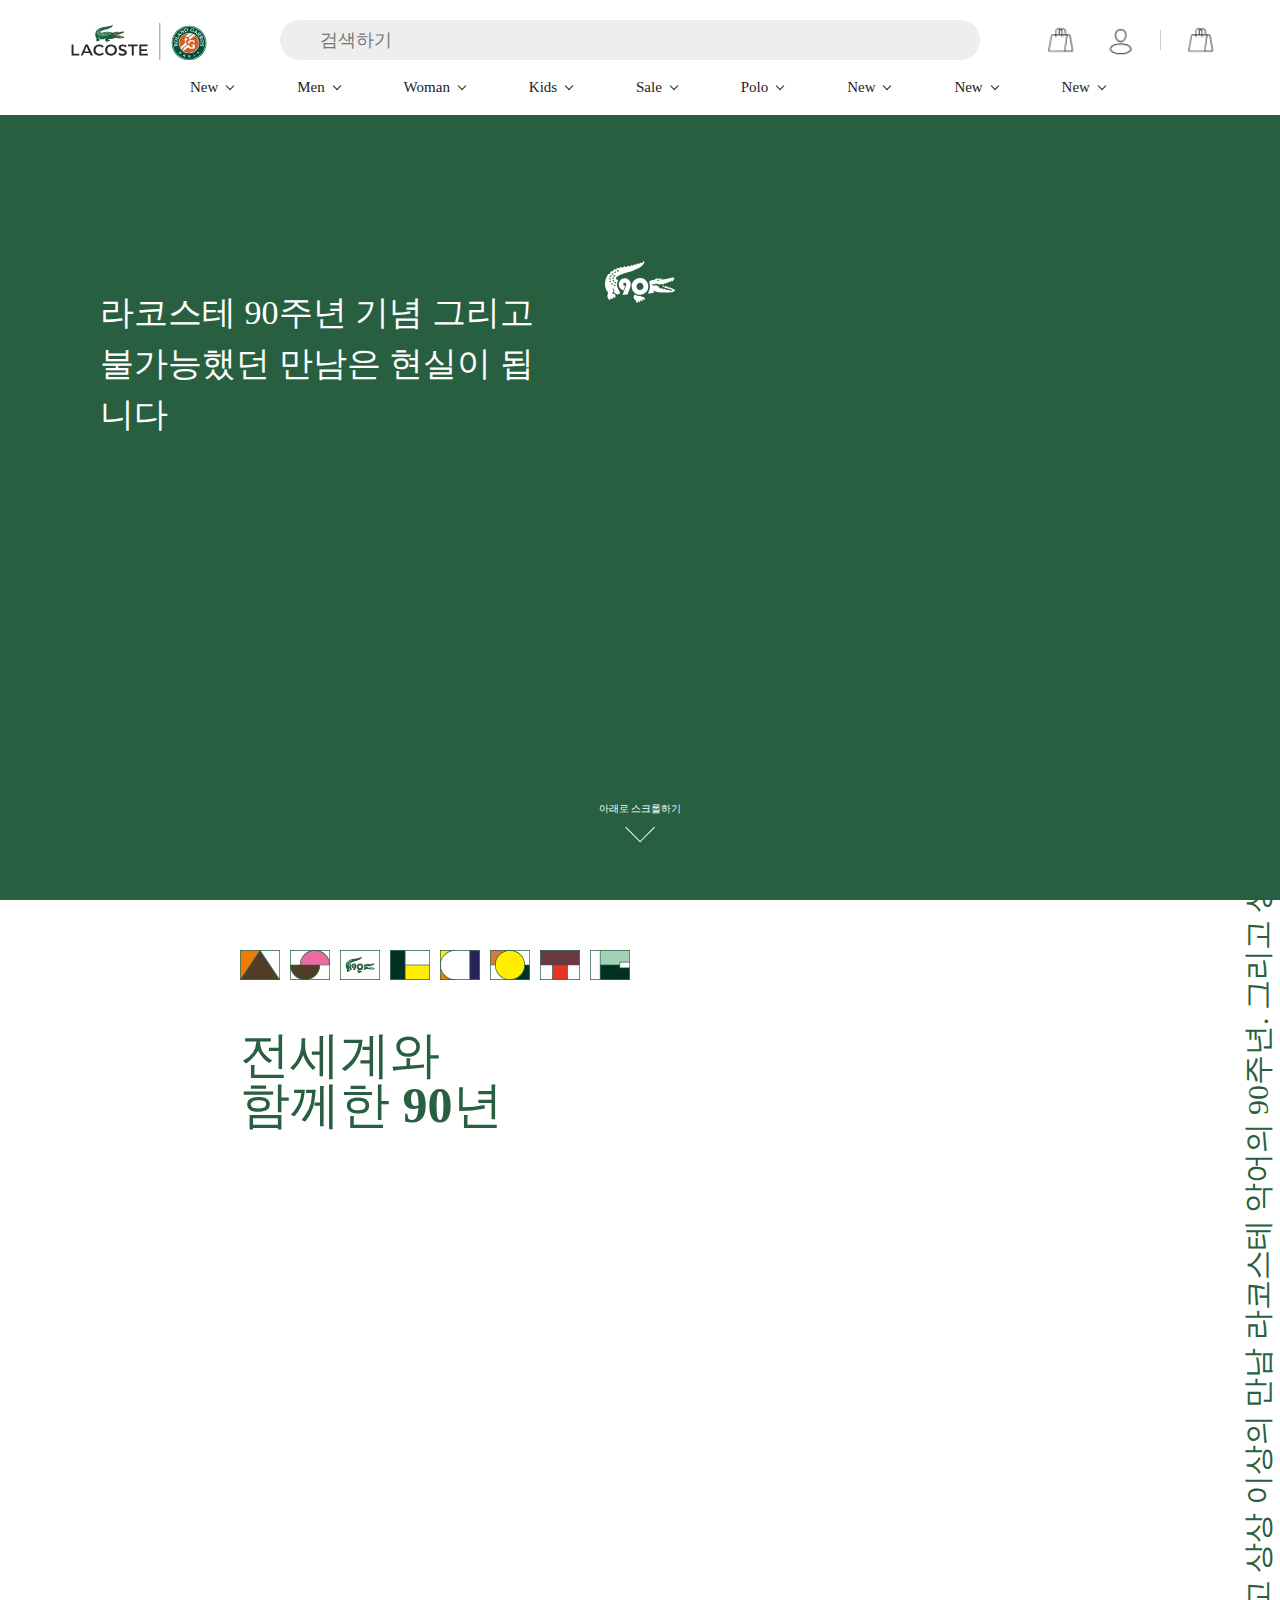
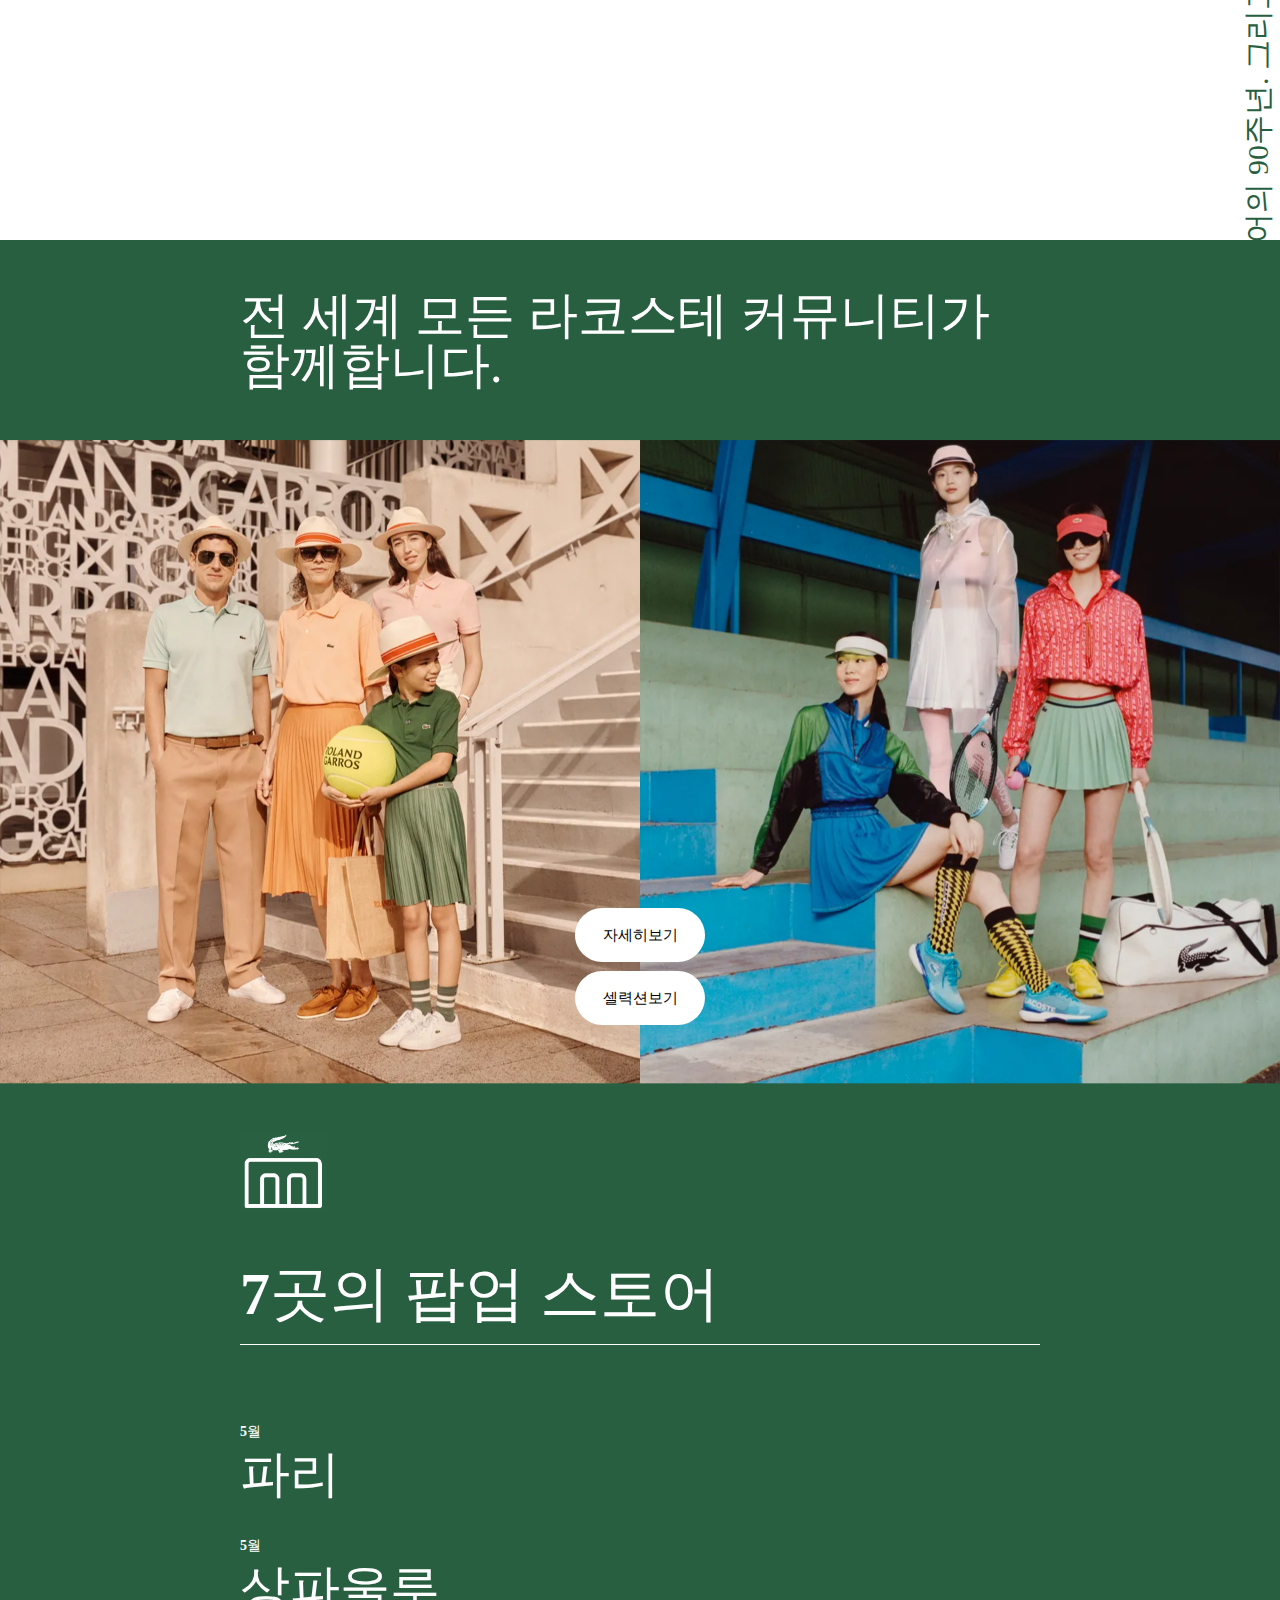
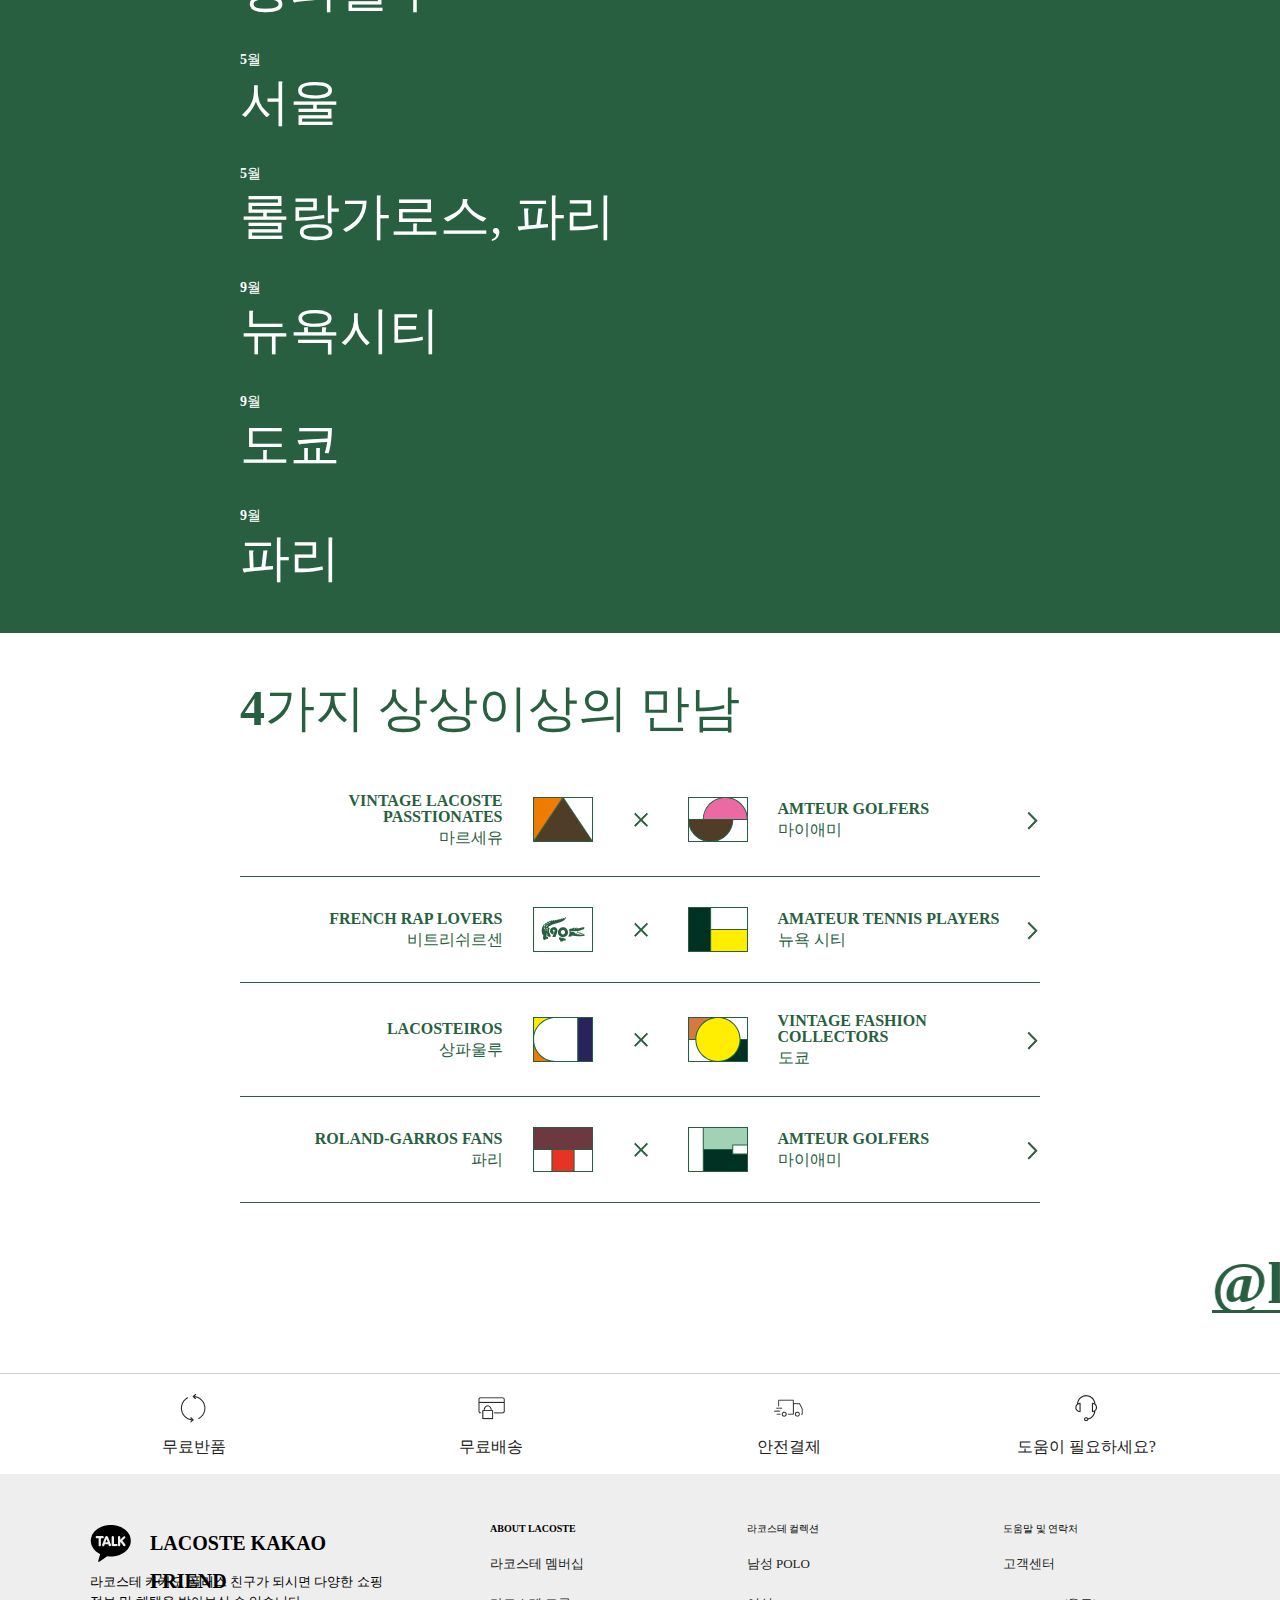
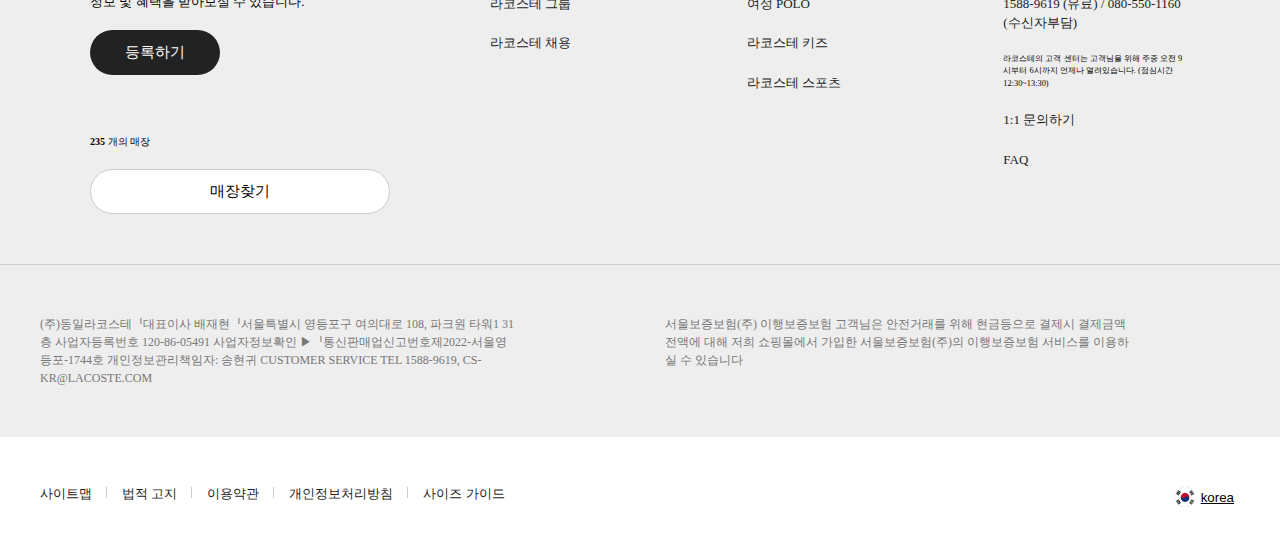
==== 001_lacoste/index.html @ 56c8352d "footer | lang-popup | html,css,js" ====
<!DOCTYPE html>
<html lang="ko">
<head>
	
	<meta charset="UTF-8">
	<meta http-equiv="X-UA-Compatible" content="IE=edge">
	<meta name="viewport" content="width=device-width, initial-scale=1.0">
	<title>라코스테 클론코딩 </title>
	
	<!-- CSS -->
	<!-- <link rel="stylesheet" href="./css/reset.css"> -->
	<link rel="stylesheet" href="./css/style.css">
	<link rel="stylesheet" href="./css/main.css">

	<!-- JS -->
	<script src="https://code.jquery.com/jquery-1.12.4.js" integrity="sha256-Qw82+bXyGq6MydymqBxNPYTaUXXq7c8v3CwiYwLLNXU=" crossorigin="anonymous"></script>
	<script src="js/main.js"></script>
</head>
<body>
	<div class="wrap">
      <header class="header">
         <div class="header__inner flex">
            <h1 class="">
               <a href="" class="header__h1"><span class="hide">로고</span></a>
            </h1>
            <h2 class="hide">검색하기</h2>
            <a class="header__search-bar">
               <input type="search" placeholder="검색하기">
            </a>
            <h2 class="hide">지도/로그인/장바구니</h2>
            <div class="header__util">
               <ul class="flex">
                  <li>
                     <a href="" class="header__map">
                        <span class="hide">지도</span>
                     </a>
                  </li>
                  <li class="line">
                     <a href="" class="header__login">
                        <span class="hide">로그인</span>
                     </a>
                  </li>
                  <li>
                     <a href="" class="header__cart">
                        <span class="hide">장바구니</span>
                     </a>
                  </li>
               </ul>
            </div>
         </div>
         <div class="gnb">
            <ul class="flex gnb__depth1">
               <li class="depth1__item">
                  <a href="">New
                  <div class="gnb__2depth">
                     <button class="btn--close"><span class="hide">메뉴 닫기 버튼</span></button>
                     <div class="gnb__2depth-menu flex">
                        <ul class="block block1">
                           <li><a href="">신상품 전체보기</a></li>
                           <li><a href="">베스트셀러</a></li>
                           <li><a href="">에센셜컬렉션</a></li>
                        </ul>
                        <ul>
                           <li><a href="">남성</a></li>
                           <li><a href="">의류</a></li>
                           <li><a href="">신발</a></li>
                           <li><a href="">악세서리</a></li>
                           <li><a href="">레더굿</a></li>
                        </ul>
                        <ul>
                           <li><a href="">여성</a></li>
                           <li><a href="">의류</a></li>
                           <li><a href="">신발</a></li>
                           <li><a href="">악세서리</a></li>
                           <li><a href="">레더굿</a></li>
                        </ul>
                        <ul>
                           <li><a href="">키즈</a></li>
                           <li><a href="">의류</a></li>
                           <li><a href="">신발</a></li>
                           <li><a href="">악세서리</a></li>
                           <li><a href="">레더굿</a></li>
                        </ul>
                        <ul>
                           <li><a href="">스포츠</a></li>
                           <li><a href="">스포츠 컬렉션</a></li>
                        </ul>
                     </div>
                     <div class="gnb__2depth-thumb flex">
                        <div class="thumb1">
                           <img src="images/thumb_gnb1.jpg" alt="">
                           <p>90주년 기념 선착순 100% 증정</p>
                        </div>
                        <div class="thumb1">
                           <img src="images/thumb_gnb2.jpg" alt="">
                           <p>90주년 기념 선착순 100% 증정</p>
                        </div>
                        <div class="thumb1">
                           <img src="images/thumb_gnb3.jpg" alt="">
                           <p>90주년 기념 선착순 100% 증정</p>
                        </div>
                        <div class="thumb1">
                           <img src="images/thumb_gnb4.jpg" alt="">
                           <p>90주년 기념 선착순 100% 증정</p>
                        </div>
                  
                     </div>
                  </div>
                  </a>
               </li>
               <li class="depth1__item">
                  <a href="">
                     Men
                     <div class="gnb__2depth">
                        <button class="btn--close"><span class="hide">메뉴 닫기 버튼</span></button>
                        <div class="gnb__2depth-menu flex">
                           <ul class="block block1">
                              <li><a href="">신상품 전체보기</a></li>
                              <li><a href="">베스트셀러</a></li>
                              <li><a href="">에센셜컬렉션</a></li>
                           </ul>
                           <ul>
                              <li><a href="">남성</a></li>
                              <li><a href="">의류</a></li>
                              <li><a href="">신발</a></li>
                              <li><a href="">악세서리</a></li>
                              <li><a href="">레더굿</a></li>
                           </ul>
                           <ul>
                              <li><a href="">여성</a></li>
                              <li><a href="">의류</a></li>
                              <li><a href="">신발</a></li>
                              <li><a href="">악세서리</a></li>
                              <li><a href="">레더굿</a></li>
                           </ul>
                           <ul>
                              <li><a href="">키즈</a></li>
                              <li><a href="">의류</a></li>
                              <li><a href="">신발</a></li>
                              <li><a href="">악세서리</a></li>
                              <li><a href="">레더굿</a></li>
                           </ul>
                           <ul>
                              <li><a href="">스포츠</a></li>
                              <li><a href="">스포츠 컬렉션</a></li>
                           </ul>
                        </div>
                        <div class="gnb__2depth-thumb flex">
                           <div class="thumb1">
                              <img src="images/thumb_gnb1.jpg" alt="">
                              <p>90주년 기념 선착순 100% 증정</p>
                           </div>
                           <div class="thumb1">
                              <img src="images/thumb_gnb2.jpg" alt="">
                              <p>90주년 기념 선착순 100% 증정</p>
                           </div>
                           <div class="thumb1">
                              <img src="images/thumb_gnb3.jpg" alt="">
                              <p>90주년 기념 선착순 100% 증정</p>
                           </div>
                           <div class="thumb1">
                              <img src="images/thumb_gnb4.jpg" alt="">
                              <p>90주년 기념 선착순 100% 증정</p>
                           </div>
                     
                        </div>
                     </div>
                  </a>
               </li>
               <li class="depth1__item"><a href="">Woman</a></li>
               <li class="depth1__item"><a href="">Kids</a></li>
               <li class="depth1__item"><a href="">Sale</a></li>
               <li class="depth1__item"><a href="">Polo</a></li>
               <li class="depth1__item"><a href="">New</a></li>
               <li class="depth1__item"><a href="">New</a></li>
               <li class="depth1__item"><a href="">New</a></li>
            </ul>
         </div>
      </header>
      <main>
         <section class="visual">
            <div class="visual__logo">
               <img src="images/logo.svg" alt="">
            </div>
            <button class="visual__scroll">
               아래로 스크롤하기
            </button>
            <div class="container flex">
               <div class="visual__text">
                  <span class="text-01">라코스테 90주년 기념</span>
                  <span class="text-02">그리고 불가능했던 만남은</span>
                  <span class="text-03">현실이 됩니다</span>
               </div>
               <div class="visual__bn">
                  <img src="images/banner.webp" alt="">
               </div>
            </div>
         </section>
         <section class="video-section section-2">
            <div class="inner">
               <div class="title-box">
                  <ul class="flag-group">
                     <li><span class="hide">logo</span></li>
                     <li><span class="hide">logo</span></li>
                     <li><span class="hide">logo</span></li>
                     <li><span class="hide">logo</span></li>
                     <li><span class="hide">logo</span></li>
                     <li><span class="hide">logo</span></li>
                     <li><span class="hide">logo</span></li>
                     <li><span class="hide">logo</span></li>
                  </ul>
                  <h2 class="title">
                     전세계와<br>
                     함께한 <strong>90</strong>년
                  </div>
               
            </div>
            <div class="video">
               <video autoplay loop muted playsinline>
                  <source src="./images/video.mp4">
               </video>
            </div>
            <div class="moving-text">
               <!-- 라코스테 악어의 90주년. 그리고 상상 이상의 만남.라코스테 악어의 90주년. 그리고 상상 이상의 만남.라코스테 악어의 90주년. 그리고 상상 이상의 만남. -->
               <div class="track">
                  라코스테 악어의 90주년. 그리고 상상 이상의 만남
                  라코스테 악어의 90주년. 그리고 상상 이상의 만남.
                  라코스테 악어의 90주년. 그리고 상상 이상의 만남. 
                  라코스테 악어의 90주년. 그리고 상상 이상의 만남. 
               </div>
            </div>
         </section>
         <section class="couminty-section section-3">
            <div class="inner">
               <div class="title-box">
                  <h2 class="title">전 세계 모든 라코스테 커뮤니티가 함께합니다.</h2>
               </div>
            
               <div class="btn-group">
                  <button class="btn">자세히보기</button>
                  <button class="btn">셀력션보기</button>
               </div>
            </div>
            <div class="img">
               <div class="img__left"><img src="./images/thumb_left.png" alt=""></div>
               <div class="img__right"><img src="./images/thumb_right.png" alt=""></div>
            </div>
         </section>
         <section class="store-section section-4">
            <div class="inner">
               <h2 class="title">
                  <div class="ico"></div>
                  <b>7</b>곳의 팝업 스토어
               </h2>
               <ul class="store-menu">
                  <li class="store-item">
                     <a href=""><small><b>5</b>월</small> 파리</a>
                     <div class="store-thumb">
                        <img src="images/thumb_store_01.webp" alt="">
                     </div>
                  </li>
                  <li class="store-item">
                     <a href=""><small><b>5</b>월</small> 상파울루</a>
                     <div class="store-thumb">
                        <img src="images/thumb_store_02.webp" alt="">
                     </div>
                  </li>
                  <li class="store-item">
                     <a href=""><small><b>5</b>월</small> 서울</a>
                     <div class="store-thumb">
                        <img src="images/thumb_store_03.webp" alt="">
                     </div>
                  </li>
                  <li class="store-item">
                     <a href=""><small><b>5</b>월</small> 롤랑가로스, 파리</a>
                     <div class="store-thumb">
                        <img src="images/thumb_store_04.webp" alt="">
                     </div>
                  </li>
                  <li class="store-item">
                     <a href=""><small><b>9</b>월</small> 뉴욕시티</a>
                     <div class="store-thumb">
                        <img src="images/thumb_store_05.webp" alt="">
                     </div>
                  </li>
                  <li class="store-item">
                     <a href=""><small><b>9</b>월</small> 도쿄</a>
                     <div class="store-thumb">
                        <img src="images/thumb_store_06.webp" alt="">
                     </div>
                  </li>
                  <li class="store-item">
                     <a href=""><small><b>9</b>월</small> 파리</a>
                     <div class="store-thumb">
                        <img src="images/thumb_store_07.webp" alt="">
                     </div>
                  </li>
               </ul>
               <!-- <div class="store-thumb">
                  <div class="thumb">
                     <img src="images/thumb_store_01.webp" alt="">
                  </div>
                  <div class="thumb">
                     <img src="images/thumb_store_02.webp" alt="">
                  </div>
                  <div class="thumb">
                     <img src="images/thumb_store_03.webp" alt="">
                  </div>
                  <div class="thumb">
                     <img src="images/thumb_store_04.webp" alt="">
                  </div>
                  <div class="thumb">
                     <img src="images/thumb_store_05.webp" alt="">
                  </div>
                  <div class="thumb">
                     <img src="images/thumb_store_06.webp" alt="">
                  </div>
                  <div class="thumb">
                     <img src="images/thumb_store_07.webp" alt="">
                  </div>
               </div>  -->
             
               
            </div>
         </section>
         <section class="meet-section section-5">
            <div class="inner">
               <h2 class="title"><strong>4</strong>가지 상상이상의 만남</h2>
               <ul class="item-wrap">
                  <li>
                     <a href="" class="item item-1">
                        <div class="left">
                           <img src="images/img_meet_flag_01.svg" alt="" class="img">
                           <span><b>Vintage Lacoste Passtionates</b>
                              마르세유</span>
                        </div>
                        <span class="ico-x"></span>
                        <div class="right">
                           <img src="images/img_meet_flag_02.svg" alt="" class="img">
                           <span><b>amteur golfers</b>
                              마이애미</span>
                        </div>
                     </a>
                  </li>
                  <li>
                     <a href="" class="item item-2">
                        <div class="left">
                           <img src="images/img_meet_flag_03.svg" alt="" class="img">
                           <span>
                              <b>French Rap Lovers</b>
                           비트리쉬르센
                           </span>
                        </div>
                        <span class="ico-x"></span>
                        <div class="right">
                           <img src="images/img_meet_flag_04.svg" alt="" class="img">
                           <span><b>Amateur Tennis Players</b>
                              뉴욕 시티</span>
                        </div>
                     </a>
                  </li>
                  <li>
                     <a href="" class="item item-3">
                        <div class="left">
                           <img src="images/img_meet_flag_05.svg" alt="" class="img">
                           <span><b>Lacosteiros</b>
                           상파울루</span>
                        </div>
                        <span class="ico-x"></span>
                        <div class="right">
                           <img src="images/img_meet_flag_06.svg" alt="" class="img">
                           <span><b>Vintage Fashion Collectors</b>도쿄
                           </span>
                        </div>
                     </a>
                  </li>
                  <li>
                     <a href="" class="item item-4">
                        <div class="left">
                           <img src="images/img_meet_flag_07.svg" alt="" class="img">
                           <span><b>Roland-Garros Fans</b>
                           파리</span>
                        </div>
                        <span class="ico-x"></span>
                        <div class="right">
                           <img src="images/img_meet_flag_08.svg" alt="" class="img">
                           <span><b>amteur golfers</b>
                           마이애미</span>
                        </div>
                     </a>
                  </li>
               </ul>
            </div>
         
         </section>
   
         <div class="moving-text">
            <marquee>
               <strong>@lacoste</strong>를 팔로우하고 더 많은 정보를 확인하세요
               <strong>@lacoste</strong>를 팔로우하고 더 많은 정보를 확인하세요
               <strong>@lacoste</strong>를 팔로우하고 더 많은 정보를 확인하세요
               <strong>@lacoste</strong>를 팔로우하고 더 많은 정보를 확인하세요
               <strong>@lacoste</strong>를 팔로우하고 더 많은 정보를 확인하세요
               <strong>@lacoste</strong>를 팔로우하고 더 많은 정보를 확인하세요
            </marquee>
         </div>
      </main>

      <footer class="footer">
         <div class="footer__top">
            <h2 class="hide">고객센터</h2>
            <ul>
               <li><a href="">무료반품</a></li>
               <li><a href="">무료배송</a></li>
               <li><a href="">안전결제</a></li>
               <li><a href="">도움이 필요하세요?</a></li>
            </ul>
         </div>
         <div class="footer__mid">
            <h2 class="hide">회사정보</h2>
            <div class="inner">
              <div class="left">
               <div class="kakao">
                  <h3>LACOSTE KAKAO FRIEND</h3>
                  <p>라코스테 카카오 플러스 친구가 되시면 다양한 쇼핑정보 및 혜택을 받아보실 수 있습니다.</p>
                  <button class="btn btn-type2">등록하기</button>
               </div>
               <div class="store-search">
                  <p><b>235</b> 개의 매장</p>
                  <button class="btn">매장찾기</button>
               </div>
              </div>
               <nav>
                  <ul class="menu">
                     <li class="">
                        <h3><strong>ABOUT LACOSTE</strong></h3>
                        <ul class="dep2">
                           <li><a href="">라코스테 멤버십</a></li>
                           <li><a href="">라코스테 그룹</a></li>
                           <li><a href="">라코스테 채용</a></li>
                        </ul>
                     </li>
                     <li class="">
                        <h3>라코스테 컬렉션</h3>
                        <ul class="dep2">
                           <li><a href="">남성 POLO</a></li>
                           <li><a href="">여성 POLO</a></li>
                           <li><a href="">라코스테 키즈</a></li>
                           <li><a href="">라코스테 스포츠</a></li>
                        </ul>
                     </li>
                     <li class="">
                        <h3>도움말 및 연락처</h3>
                        <ul class="dep2">
                           <li><a href="">고객센터</a></li>
                           <li>
                              <a href="">
                              1588-9619 (유료) / 080-550-1160<br> (수신자부담)
                              </a>
                               <small>
                                 라코스테의 고객 센터는 고객님을 위해 주중 오전 9시부터 6시까지 언제나 열려있습니다. (점심시간 12:30~13:30)
                              </small>
                           </li>
                           <li><a href="">1:1 문의하기</a></li>
                           <li><a href="">FAQ</a></li>
                        </ul>
                     </li>
                  </ul>
               </nav>
               
            </div>
         </div>
         <div class="footer__mid-2">
            <h2 class="hide">주소 및 약관</h2>
            <div class="inner">
               <p>
                  (주)동일라코스테ᅵ대표이사 배재현ᅵ서울특별시 영등포구 여의대로 108, 파크원 타워1 31층
                  사업자등록번호 120-86-05491 사업자정보확인 ▶ᅵ통신판매업신고번호제2022-서울영등포-1744호
                  개인정보관리책임자: 송현귀 CUSTOMER SERVICE TEL 1588-9619, CS-KR@LACOSTE.COM
               </p>
               <p>
                  서울보증보험(주) 이행보증보험
                  고객님은 안전거래를 위해 현금등으로 결제시 결제금액 전액에 대해 저희 쇼핑몰에서 가입한
                  서울보증보험(주)의 이행보증보험 서비스를 이용하실 수 있습니다
               </p>
            </div>
         </div>
         <h2 class="hide">주소 및 약관</h2>
         <div class="footer__bot">
            <div class="inner">
               <nav class="bot-nav">
                  <ul>
                     <li><a href="">사이트맵</a></li>
                     <li><a href="">법적 고지</a></li>
                     <li><a href="">이용약관</a></li>
                     <li><a href="">개인정보처리방침</a></li>
                     <li><a href="">사이즈 가이드</a></li>
                  </ul>
               </nav>
               <div class="lang-select-box">
                  <div class="lang">
                     <img src="images/img_footer_bot_kr.png" alt="" class="lang__img">
                     <button class="lang__nation" onclick="langPop()">korea</button>
                  </div>
                  <div class="lang-popup">
                     <div class="lang-popup__inner">
                        <div class="title-box">
                           <h2>국가선택</h2>
                           <button class="btn--close-pop" onclick="btnClosePop()">
                              <span class="hide">메뉴 닫기 버튼</span>
                           </button>
                        </div> 
                        <h3>Other countries</h3>
                        <nav class="lang-popup-nav">
                           <ul>
                              <li>
                                 <a href="">
                                    <img src="images/img_footer_bot_ar.png" alt="">
                                    <p>Argentina</p>
                                 </a>
                              </li>
                              <li>
                                 <a href="">
                                    <img src="images/img_footer_bot_ar.png" alt="">
                                    <p>Argentina</p>
                                 </a>
                              </li>
                              <li>
                                 <a href="">
                                    <img src="images/img_footer_bot_ar.png" alt="">
                                    <p>Argentina</p>
                                 </a>
                              </li>
                              <li>
                                 <a href="">
                                    <img src="images/img_footer_bot_ar.png" alt="">
                                    <p>Argentina</p>
                                 </a>
                              </li>
                              <li>
                                 <a href="">
                                    <img src="images/img_footer_bot_ar.png" alt="">
                                    <p>Argentina</p>
                                 </a>
                              </li>
                              <li>
                                 <a href="">
                                    <img src="images/img_footer_bot_ar.png" alt="">
                                    <p>Argentina</p>
                                 </a>
                              </li>
                              <li>
                                 <a href="">
                                    <img src="images/img_footer_bot_ar.png" alt="">
                                    <p>Argentina</p>
                                 </a>
                              </li>
                              <li>
                                 <a href="">
                                    <img src="images/img_footer_bot_ar.png" alt="">
                                    <p>Argentina</p>
                                 </a>
                              </li>
                              <li>
                                 <a href="">
                                    <img src="images/img_footer_bot_ar.png" alt="">
                                    <p>Argentina</p>
                                 </a>
                              </li>
                              <li>
                                 <a href="">
                                    <img src="images/img_footer_bot_ar.png" alt="">
                                    <p>Argentina</p>
                                 </a>
                              </li>
                              <li>
                                 <a href="">
                                    <img src="images/img_footer_bot_ar.png" alt="">
                                    <p>Argentina</p>
                                 </a>
                              </li>
                              <li>
                                 <a href="">
                                    <img src="images/img_footer_bot_ar.png" alt="">
                                    <p>Argentina</p>
                                 </a>
                              </li>
                              <li>
                                 <a href="">
                                    <img src="images/img_footer_bot_ar.png" alt="">
                                    <p>Argentina</p>
                                 </a>
                              </li>
                              <li>
                                 <a href="">
                                    <img src="images/img_footer_bot_ar.png" alt="">
                                    <p>Argentina</p>
                                 </a>
                              </li>
                           </ul>
                        </nav>
                       
                     </div>
                  </div>
               </div>
            </div>
         </div>
      
      </footer>
      <div class="dimmed"></div>
   </div>
</body>
</html>
---- 001_lacoste/css/style.css ----
@charset "utf-8";

@import url(../css/abstract/variable.css); /* 변수 */

@import url(../css/base/common.css); /* 공통 */
@import url(../css/base/reset.css); /* 리셋 */

@import url(../css/include/header.css); /* 헤더 */
@import url(../css/include/footer.css);  /* 푸터 */

@import url(../css/component/button.css);  /* 버튼 */
---- 001_lacoste/css/main.css ----
/* Layout */
 /* * {outline: 1px solid #ccc;} */


/* 
========================  
Visual Section
========================  
*/

.visual {
	overflow:hidden;
	position:relative;
	width: 100%;
	height: 100vh;
	font-size: 3.4rem;
	background: var(--color-key);
}
.visual__logo {
	z-index: 1;
	position: absolute;
	top: 29%;
	left: 50%;
	transform: translateX(-50%);
	width:70px;
	height:auto;
}
.visual__scroll {
	z-index: 1;
	position: absolute;
	top: 89%;
	left: 50%;
	transform: translateX(-50%);
	font-size: 10px;
	color: #fff;
	
}
.visual__scroll::after {
	content: "";
	border: 1px solid #fff;
	border-width: 0 0 1px 1px;
	border: 0 0 1px 1px;
	width: 20px;
	height: 20px;
	position: absolute;
	top: 16px;
	left: 50%;
	margin-left: -10px;
	transform: rotate(-45deg);
	transition:all 0.5s
}
.visual__scroll:hover::after {
	top: 22px;
}

.visual::before {
	display: none;
	content: "";
	position:absolute;
	top:0;
	left:0;
	width: 100%;
	height: 100%;
	background: #000;
	opacity:0.5;
}
.visual .container > div {
	width: 50%;
}
.visual__text {
	padding: 0 10rem;
	box-sizing: border-box;
	color: #fff;
	line-height: 1.5;
}
.visual__text p {
	opacity: 0;
	animation: rtlMove 1s forwards;
}
.visual__bn img {
	opacity: 0;
	animation: rtlMove 1s forwards;
}
@keyframes rtlMove {
	0% {padding-left: 30px; opacity: 0;}
	100% {padding-left: 0; opacity:1;}
}
.visual__text .text-01 {
	animation-delay: 1s;
}
.visual__text .text-02 {
	animation-delay: 1.3s;
}
.visual__text .text-03 {
	animation-delay: 1.5s;
}

.visual__bn img {
	width: 100%;
	animation-delay: 0.3s;
}


/* 기능 */
.depth1__item.active {
}
.depth1__item.active > a {
	color: #222;
	font-weight: bold;
}
.depth1__item.active .gnb__2depth{
	height: 400px;
	opacity:1;
}
.visual.active::before {
	display: block;
}


/* 
========================  
Video Section 
========================  
*/
.video-section {
	position:relative;
	overflow:hidden;
}
.video-section .inner {
	/* padding: 5rem 10rem; */
}
.video-section .title-box {
	background:#fff;
	color:var(--color-key);
	font-size: 3rem;
}
.video-section .title {
	padding: 5rem 0 0;
	line-height: 1;
	font-size: 5rem;
}
.video-section .video {
	position: relative;
	width: 100%;
	height: 600px;
}
.video-section video {
	position: absolute;
	top:0;
	left:0;
	width:100%;
	height: auto;
}
.flag-group {
	display:flex;
	gap:1rem;
}
.flag-group li {
	background: url(../images/flag_01.svg)no-repeat;
	width: 4rem;
	height: 3rem;
}
.flag-group li:nth-child(2) {
	background-image:url(../images/flag_02.svg) ;
} 
.flag-group li:nth-child(3) {
	background-image:url(../images/flag_03.svg) ;
} 
.flag-group li:nth-child(4) {
	background-image:url(../images/flag_04.svg) ;
} 
.flag-group li:nth-child(5) {
	background-image:url(../images/flag_05.svg) ;
} 
.flag-group li:nth-child(6) {
	background-image:url(../images/flag_06.svg) ;
} 
.flag-group li:nth-child(7) {
	background-image:url(../images/flag_07.svg) ;
} 
.flag-group li:nth-child(8) {
	background-image:url(../images/flag_08.svg) ;
} 
/* .video-section .moving-text {
	z-index:1;
	position:absolute;
	top:0;
	right:-50%;
	width:100%;
	height:4.8rem;
	transform:rotate(-90deg) translate(-50%, 0);
	background:#fff;
	font-size: 2rem;
	text-align: center;
} */

/* https://codepen.io/Knovour/pen/boJNPN */
.video-section .moving-text {
	overflow-x: hidden;
	position: relative;
	width: 115vw;
	max-width: 100%;
	height: 6rem;
	transform: rotate(-90deg);
	top: -45rem;
	right: -48.3%;
	display: flex;
	align-items: center;
	font-size: 3rem;
	background: #fff;
	color: var(--color-key);
}
.video-section .moving-text .track {
	position: absolute;
  white-space: nowrap;
  /* will-change: transform; */
  animation: marquee 32s linear infinite;
}
@keyframes marquee {
  from { transform: translateX(0); }
  to { transform: translateX(-50%); }
}


/* 
========================  
Section-3 
========================  
*/
.section-3 {
	position: relative;
	background: var(--color-key);
}
.section-3 .title-box {
	background:var(--color-key);
	color:var(--white);
}
.section-3 .img {
	display: flex;
}
.section-3 .img img {
	width:100%;
	display: block;
}
.section-3 .btn-group {
	position: absolute;
	bottom:5rem;
	left:50%;
	transform: translateX(-50%);
}


/* 
========================  
Section-4 | store
========================  
*/
.store-section {
	background:var(--color-key)
}
.store-section .inner {
	/* padding: 5rem 0 7rem; */
}
.store-section .title {
	padding: 0 0 2rem;
	margin: 0 0 4rem;
	color: var(--white);
	border-bottom: 1px solid var(--white);
	font-size: 6rem;
	
}
.store-section .title .ico {
	margin: 0 0 5rem;
	width: 9rem;
	height: 8rem;
	background: url(../images/img_store_tit.png)no-repeat left/contain;
}
.store-menu {}
.store-menu li {
}
.store-menu a {
	display: inline-block;
	padding: 4rem 0 0;
	z-index:10;
	position:relative;
	color: var(--white);
	font-size: 5rem;
}
.store-menu a::before {
	content:"";
	position: absolute;
	bottom:0;
	left:0;
	width:0;
	height:3px;
	background:var(--white);
	transition:all 0.7s;
}
.store-menu a:hover::before {
	width: 100%;
}
.store-menu small {
	display: block;
	padding: 0 0 1rem;
	font-size: 1.4rem;
}
.store-item {
	position: relative;
}
.store-thumb {
	overflow:hidden;
	height: 0;
	position: absolute;
	top:-10%;
	left:30%;
	width: 75rem;
	transition: all 0.5s;
}
/* .store-item.active .store-thumb{
	overflow: auto;
	overflow-y: hidden;
	height: 50rem;
} */
.store-thumb.active {
	overflow: auto;
	overflow-y: hidden;
	height: 50rem;
}
.store-thumb img {
	width:100%;
}
/* 
.store-section .inner {
	position:relative;
}
.store-thumb {
	position: absolute;
	top: 23%;
	left:5%;
	width: 75rem;
	height: 100%;
}
.store-thumb .thumb {
	overflow:hidden;
	height: 0;
	position: absolute;
	top:-5%;
	left:20%;
	width: 75rem;
	transition: all 0.7s;
}
.store-thumb .thumb img {
	width:100%;
}
.store-thumb.active .thumb{
	overflow: auto;
	overflow-y: hidden;
	height: 100%;
} */


/* .store-thumb {
	position: relative;
}
.store-thumb .thumb {
	display: none;
	position: absolute;
	top:0;
	left:0;
	width: 75rem;
	height: 100%;
}
.store-thumb .thumb.active{
	display: block;
}
.store-thumb .thumb img {
	width:100%;
} */


/* 
========================  
Section-5 Meet
========================  
*/
.meet-section {}
.meet-section .title {
	padding:0 0 3rem;
	color: var(--color-key);
}
.meet-section .inner {
	/* margin:0 auto;
	width:1200px; */
}
.meet-section .item {
	position:relative;
	display:flex;
	justify-content: center;
	align-items: center;
	padding: 3rem 0;
	font-size:1.6rem;
	color: var(--color-key);
	text-transform: uppercase;
	border-bottom: 1px solid var(--color-key);
}
.meet-section .item div {
	width: 50%;
	align-items: center;
}
.meet-section .item::after {
	content: "";
	position: absolute;
	right: 0;
	top: 50%;
	transform: translateY(-50%);
	width: 15px;
	height: 28px;
	background: url(../images/bu_arrow_right.png)no-repeat center / contain;
	transition: all 0.3s;
}
.meet-section .item:hover::after {
	right:-5px;
}

.meet-section .left {
	/* padding: 0 9rem 0 0; */
	display: flex;
	text-align: right;
	justify-content: flex-end;
}
.meet-section .left .img {
	order: 1;
	padding: 0 0 0 3rem;
}


.meet-section .right {
	/* padding: 0 0 0 9rem; */
	justify-content: flex-start;
	display: flex;
	text-align: left;
	/* background: url(../images/img_meet_flag_02.svg)no-repeat left; */
}
.meet-section .right .img {
	padding: 0 3rem 0 0;
}

.meet-section .img {
	width: 9rem;
}
/* .meet-section .item-1 {
	border-top: 1px solid var(--color-key);
}
.meet-section .item-2 .left {
	background-image: url(../images/img_meet_flag_03.svg);
}
.meet-section .item-2 .right {
	background-image: url(../images/img_meet_flag_04.svg);
}
.meet-section .item-3 .left {
	background-image: url(../images/img_meet_flag_05.svg);
}
.meet-section .item-3 .right {
	background-image: url(../images/img_meet_flag_06.svg);
}
.meet-section .item-4 .left {
	background-image: url(../images/img_meet_flag_07.svg);
}
.meet-section .item-4 .right {
	background-image: url(../images/img_meet_flag_08.svg);
} */
.meet-section .item b {
	display:block;
	padding:0 0 5px;
}
.meet-section .ico-x {
	margin:0 4rem;
	width: 17px;
	height: 17px;
	background: url(../images/ico_x.png)no-repeat center /contain;
}

/* https://codepen.io/Knovour/pen/boJNPN */
.moving-text {
	overflow-x: hidden;
	position: relative;
	/* width: 115vw; */
	/* max-width: 100%; */
	/* height: 6rem; */
	top: 0;
	right: 0%;
	display: flex;
	align-items: center;
	font-size: 6rem;
	background: #fff;
	color: var(--color-key);
}
.moving-text strong {
	display: inline-block;
	position:relative;
	/* text-decoration: underline; */
}
.moving-text strong::before {
	content: "";
	position:absolute;
	bottom: 0;
	left: 0;
	width: 100%;
	height: 3px;
	background: var(--color-key);
}
.moving-text .track {
	position: absolute;
  white-space: nowrap;
  /* will-change: transform; */
  animation: marquee 32s linear infinite;
}
@keyframes marquee {
  from { transform: translateX(0); }
  to { transform: translateX(-50%); }
}



/* 반응형 */
@media screen and (max-width:1000px) {
	section .inner {
		width:100%;
		box-sizing: border-box;
	}
	.visual {
		padding-top: 0;
	}
	.visual .container {
		height:100%;
	}
	.visual .container > div {
		width: 100%;
	}
	.visual__text {
		padding: 14% 17rem 2rem 5rem;
    font-size: 5vw;
	}
	.visual__text {
		line-height: 1.3;
	}
	.visual__bn {
		display:none;
	}
	.video-section .title {
		padding-top:0;
	}
	.video-section .video {
    height: 380px;
	}
	.meet-section .item {
		font-size: 2.5rem;
	}
	.meet-section .left,
	.meet-section .right 
	{
		flex-direction: column;
		text-align: center;
	}
	.meet-section .left .img,
	.meet-section .right .img
	 {
		padding: 0;
		order:1
	}
	.meet-section .left span,
	.meet-section .right span
	 {
		padding: 3rem 3rem 0;
		order:2
	}

	.store-thumb {
		width:50rem
	}
	.moving-text {
		font-size: 5rem;
	} 
}

@media screen and (max-width:480px) {
	.visual__text {
		padding:14% 9rem 2rem 5rem;
		font-size: 7vw;
	}
	.visual__logo {
    left: 10%;
    transform: translateX(-0%);
	}
	.video-section video {
		width: auto;
	}
	.video-section .moving-text {
    width: 121%;
    max-width:none;
    top: -27rem;
    right: -34.3%;
	}
	.title {
		/* font-size: 4rem; */
	}
	.store-section .title {
		/* font-size: 5rem; */
	}
	.meet-section .item {
		font-size: 1.6rem;
		align-items: baseline;
	}
	.meet-section .img {
    width: 4rem;
	}
	.meet-section .left span, 
	.meet-section .right span {
    padding: 2rem 3rem 0;
	}
	.meet-section .ico-x {
		width:13px;
		height:13px;
		position: relative;
    top: 4rem;
	}
	.meet-section .item::after {
		width: 8px;
	}
 
}
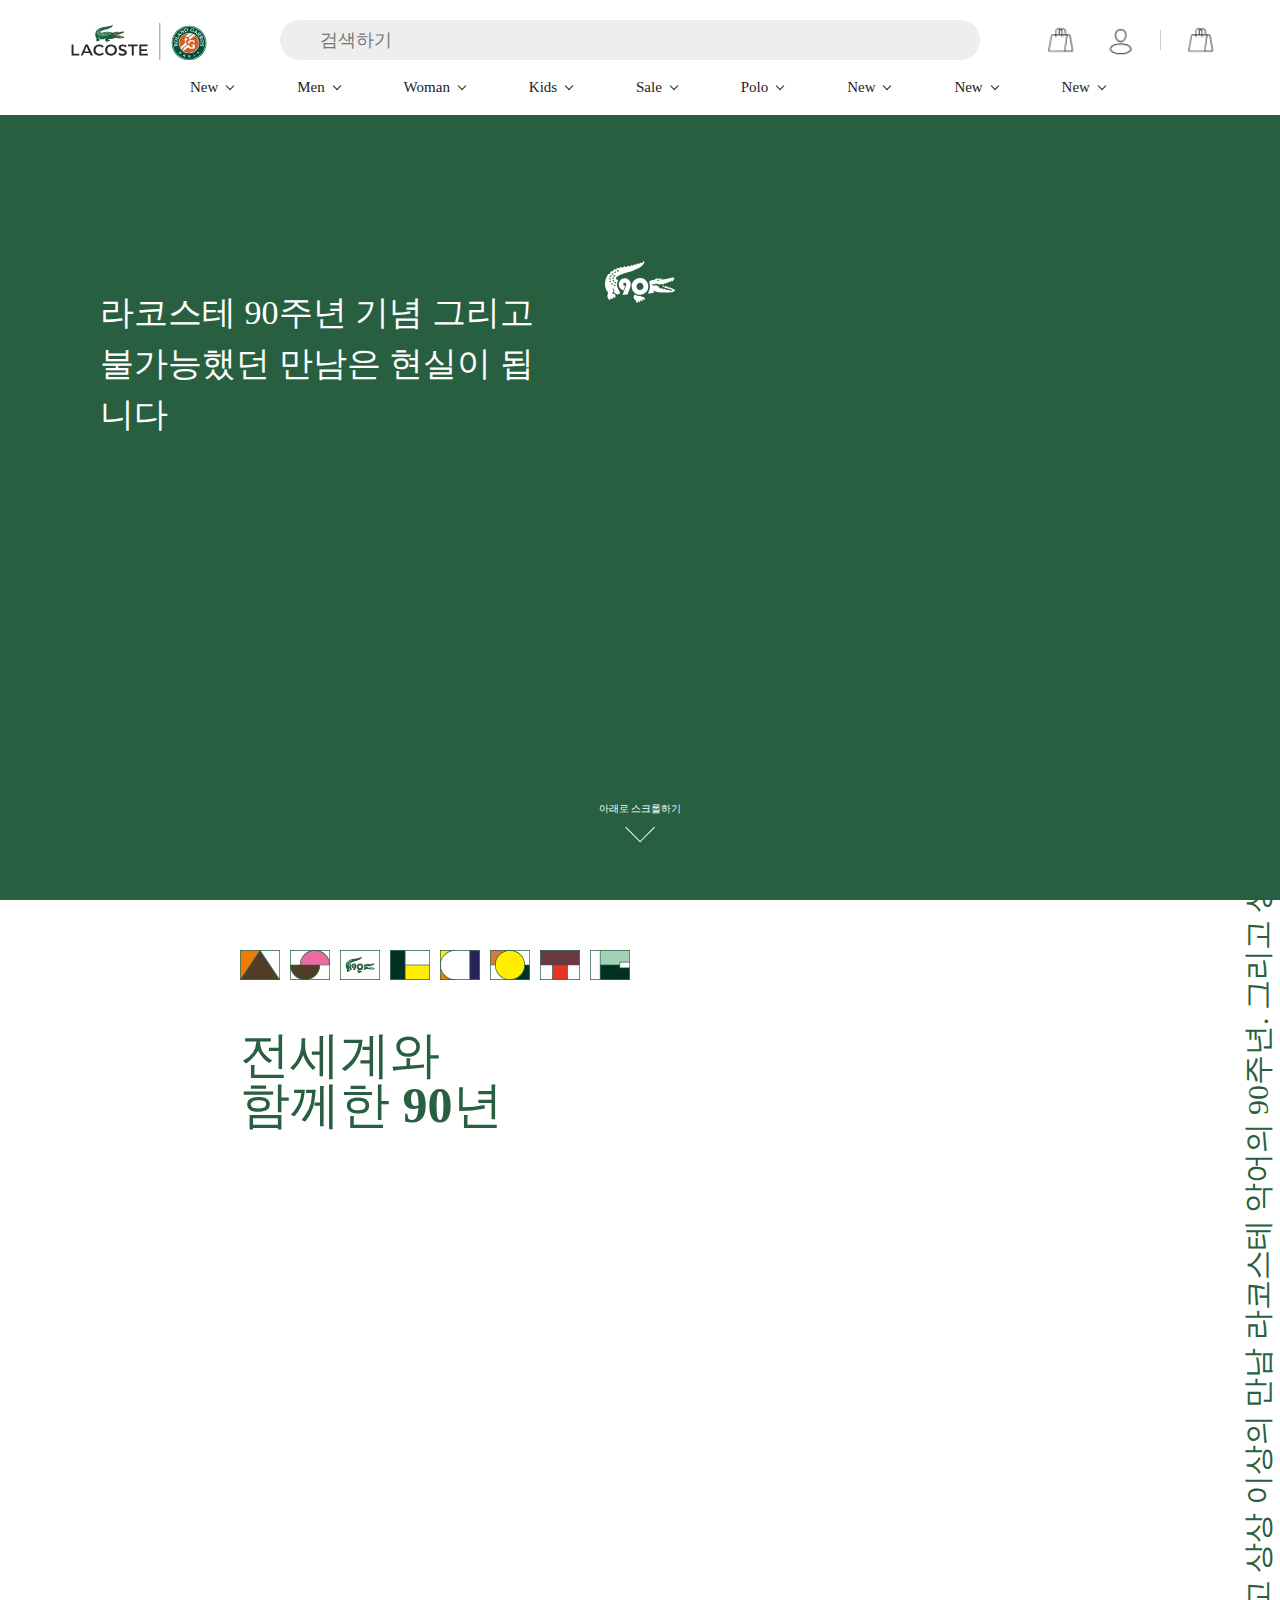
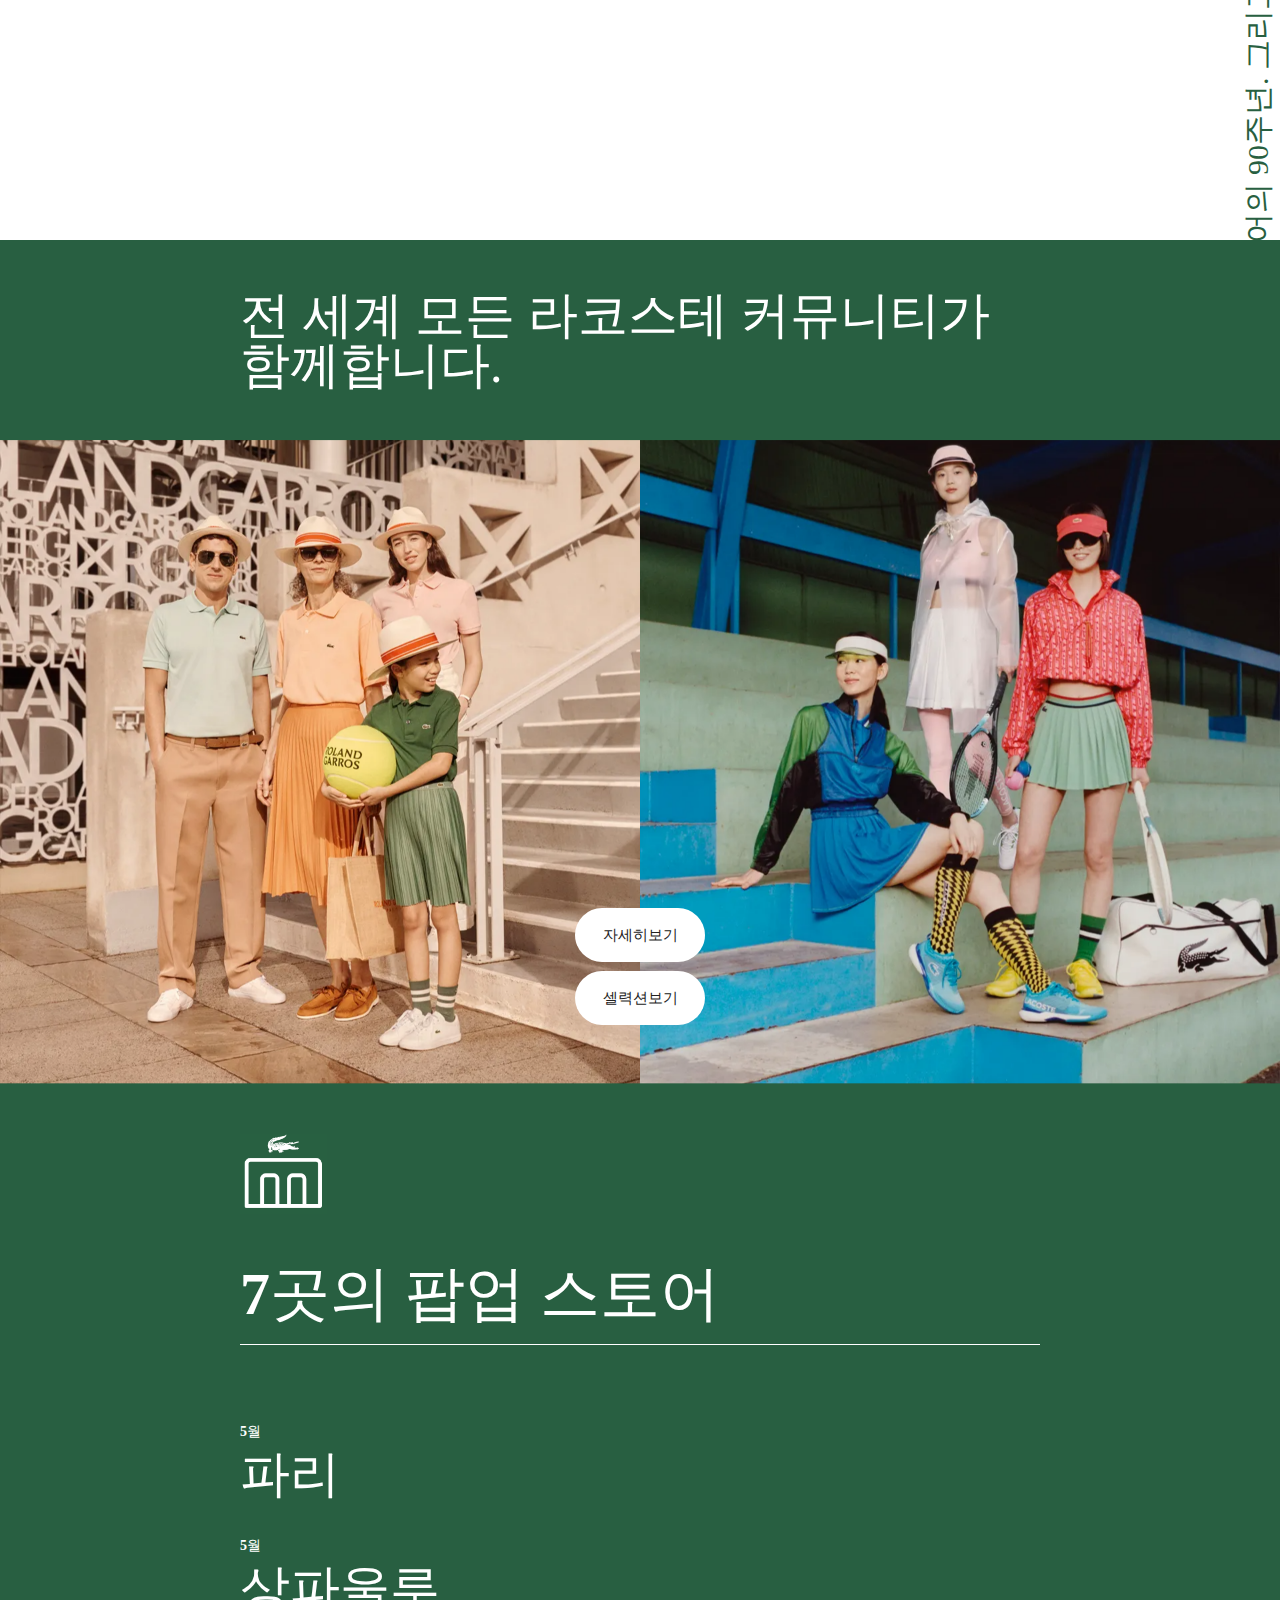
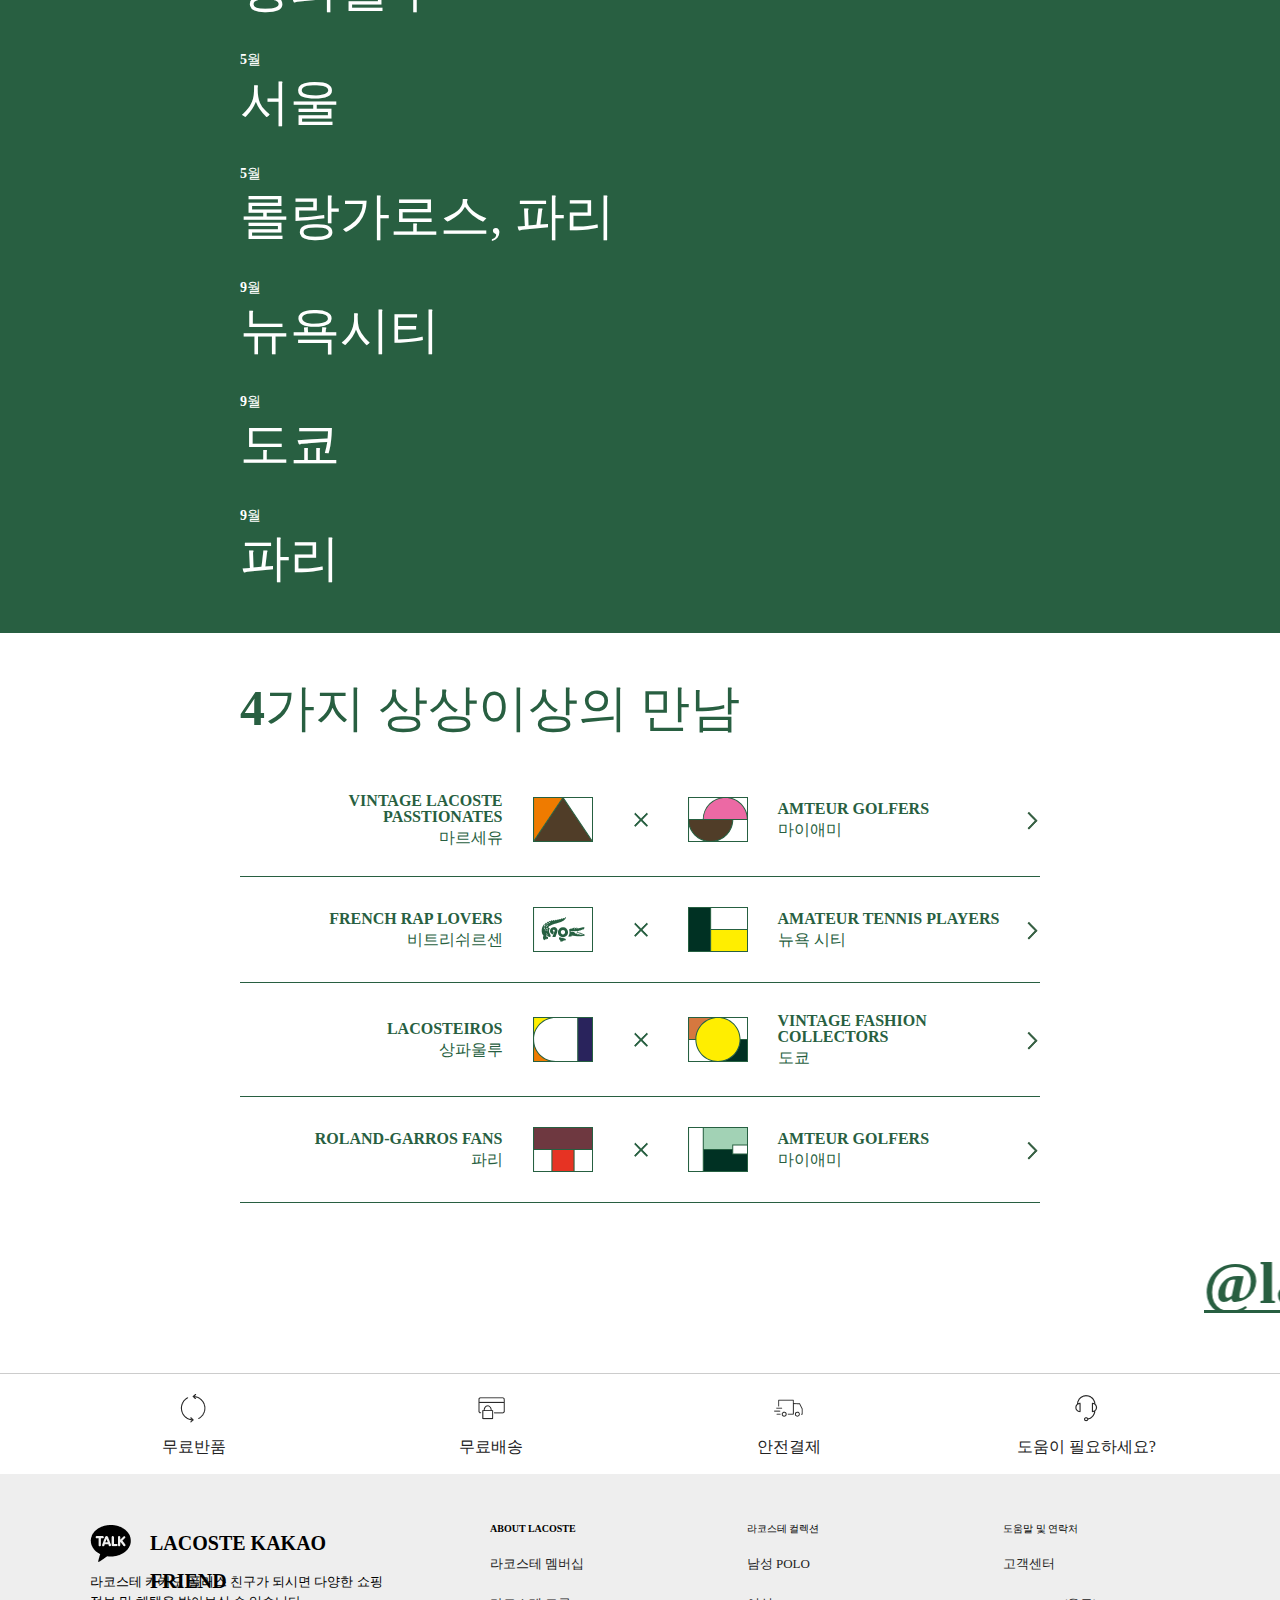
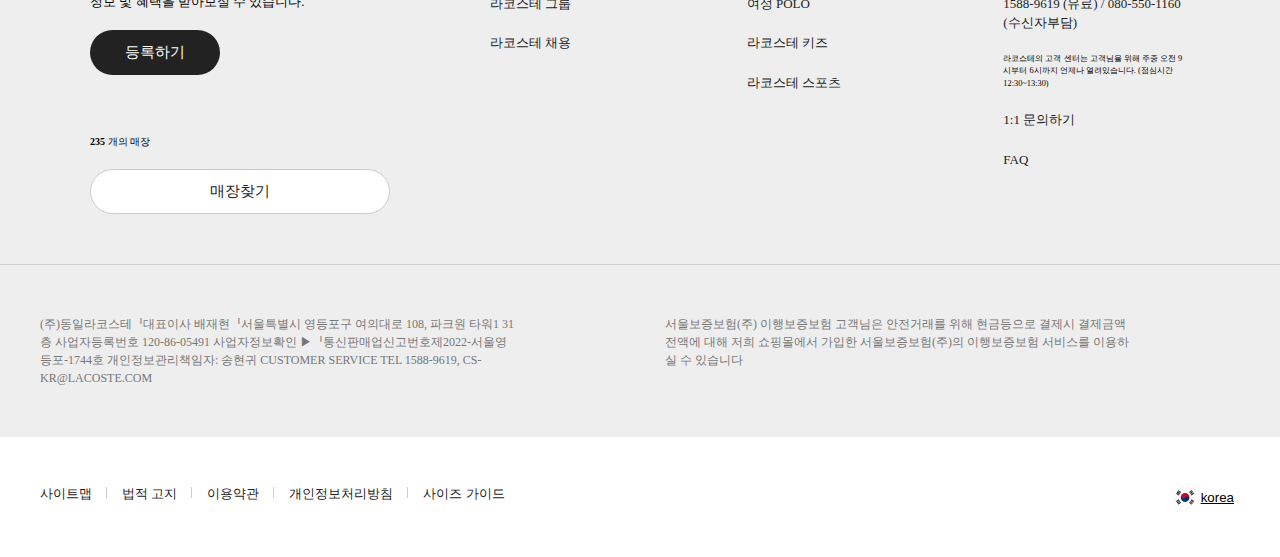
==== commit 6c6cf1ef: "main | scroll down button" ====
--- a/001_lacoste/index.html
+++ b/001_lacoste/index.html
@@ -182,7 +182,7 @@
             <div class="visual__logo">
                <img src="images/logo.svg" alt="">
             </div>
-            <button class="visual__scroll">
+            <button class="visual__scroll" onclick="btnScrollDown()">
                아래로 스크롤하기
             </button>
             <div class="container flex">
--- a/001_lacoste/css/main.css
+++ b/001_lacoste/css/main.css
@@ -148,7 +148,7 @@
 	position: absolute;
 	top:0;
 	left:0;
-	width:100%;
+	width:auto;
 	height: auto;
 }
 .flag-group {
@@ -594,16 +594,17 @@
 	}
 	.video-section video {
 		width: auto;
+		height:100%;
 	}
 	.video-section .moving-text {
-    width: 121%;
-    max-width:none;
-    top: -27rem;
-    right: -34.3%;
-	}
-	.title {
-		/* font-size: 4rem; */
-	}
+    width: 177%;
+    max-width: none;
+    top: 55%;
+    right: -83%;
+    z-index: 10;
+    position: absolute;
+	}
+
 	.store-section .title {
 		/* font-size: 5rem; */
 	}
@@ -627,5 +628,18 @@
 	.meet-section .item::after {
 		width: 8px;
 	}
+	.section-3 .img > div {
+		width:50%;
+		overflow: hidden;
+	}
+	.section-3 .img__left img {
+		margin-left: -150px;
+	}
+	.section-3 .img__right img {
+		margin-left: -64px;
+	}
+	.section-3 .img img {
+		width:430px;
+	}
  
 }
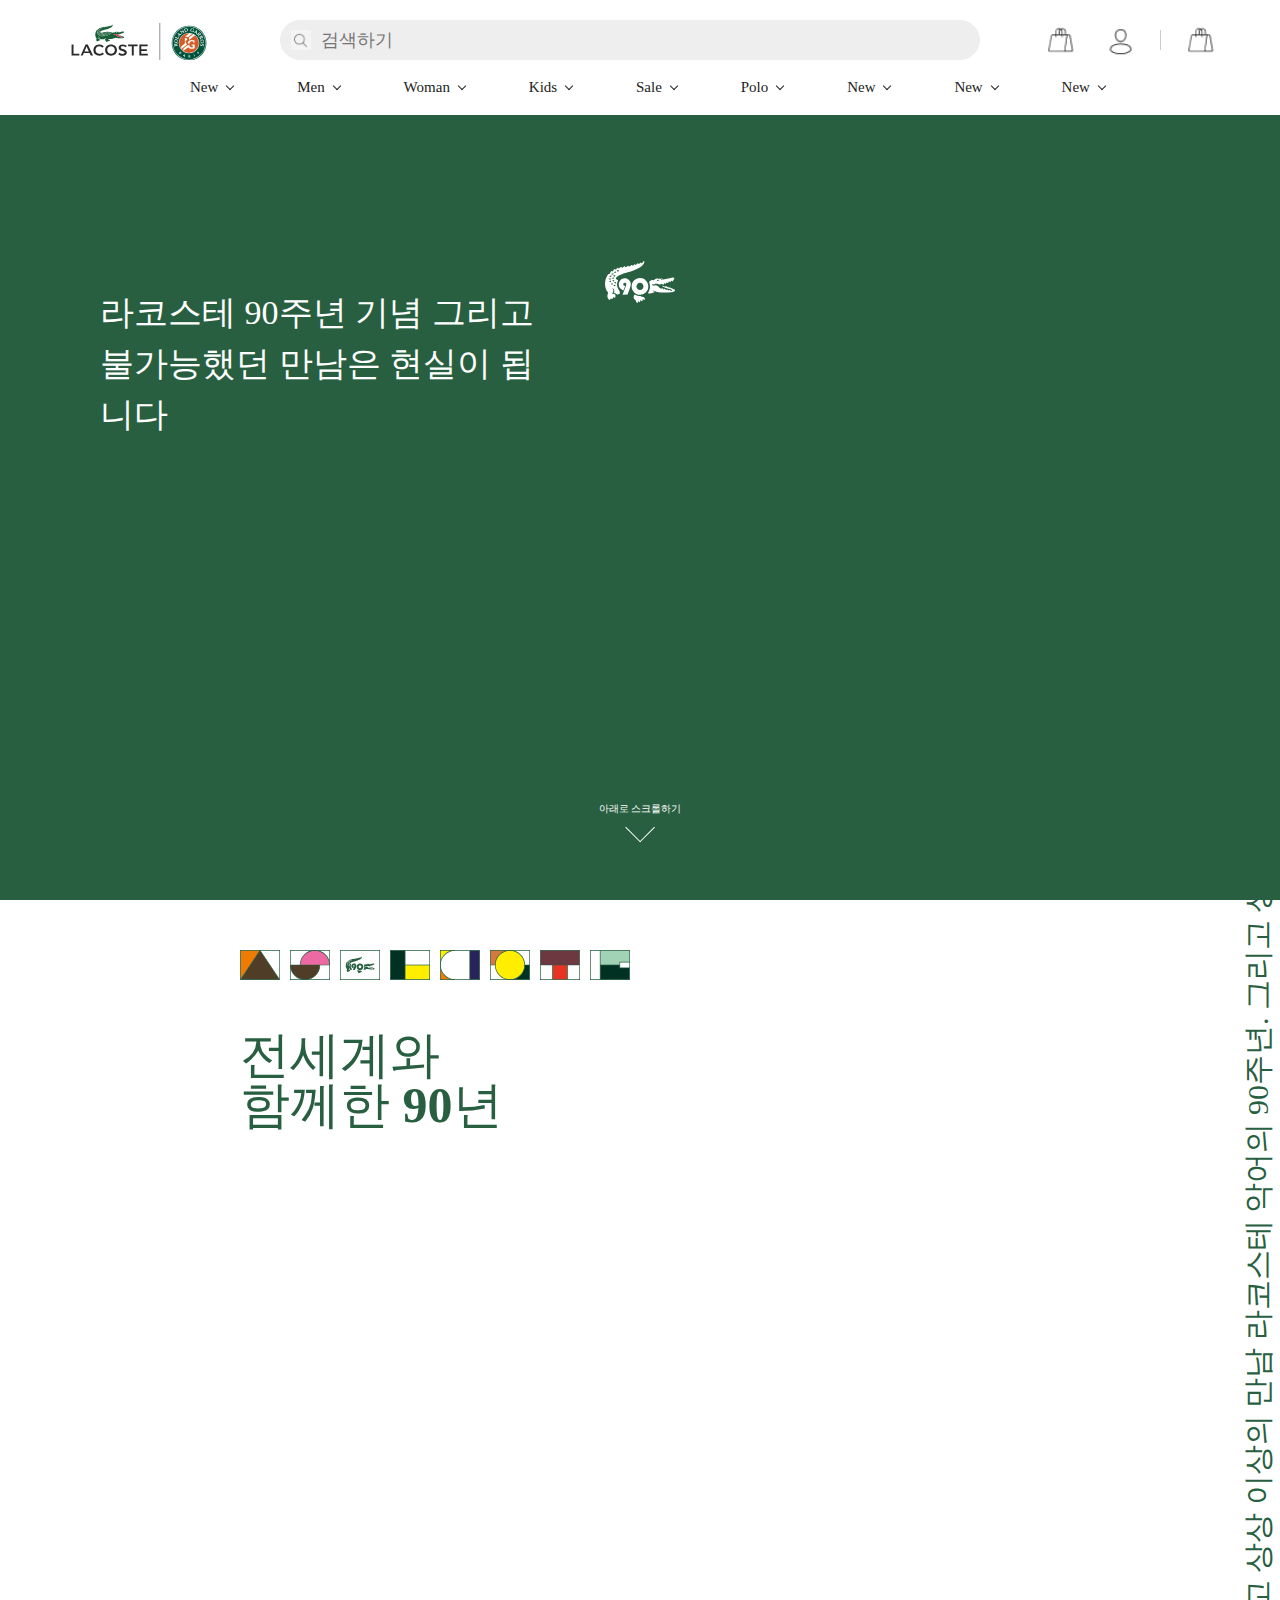
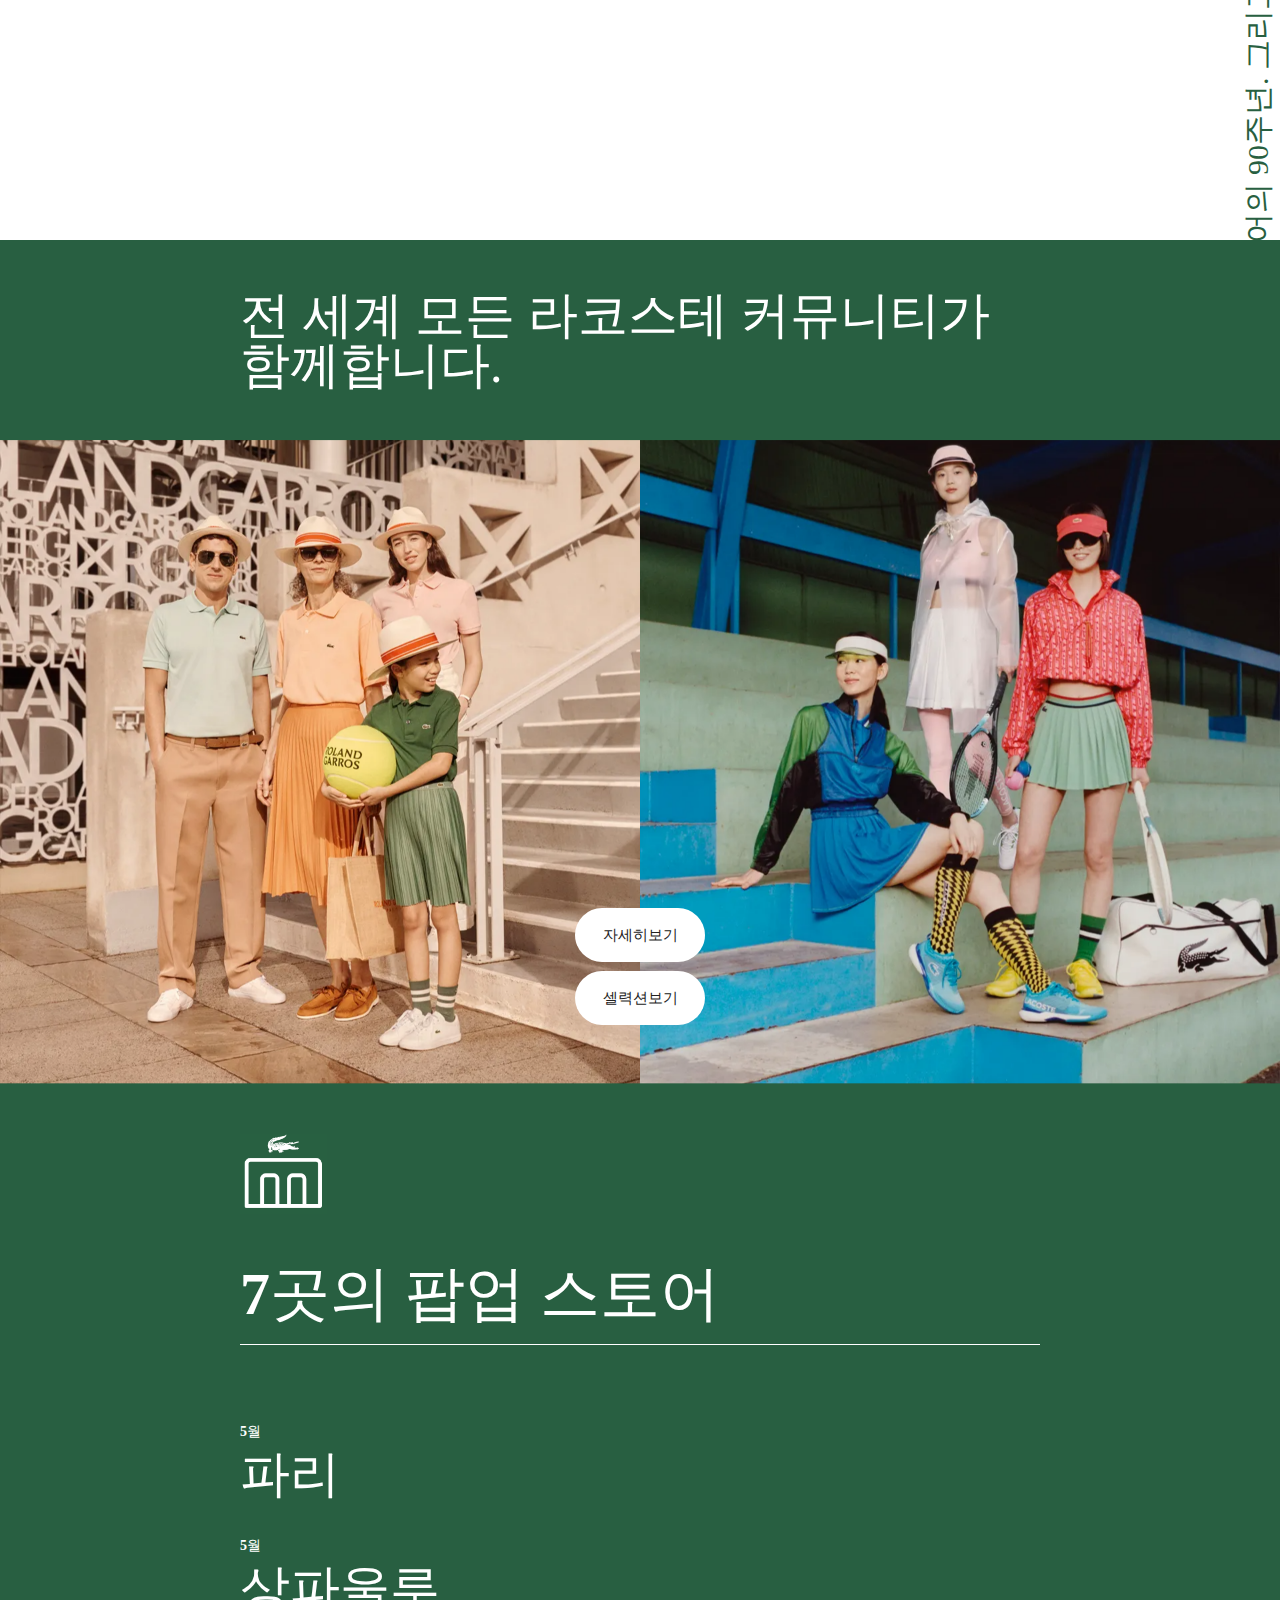
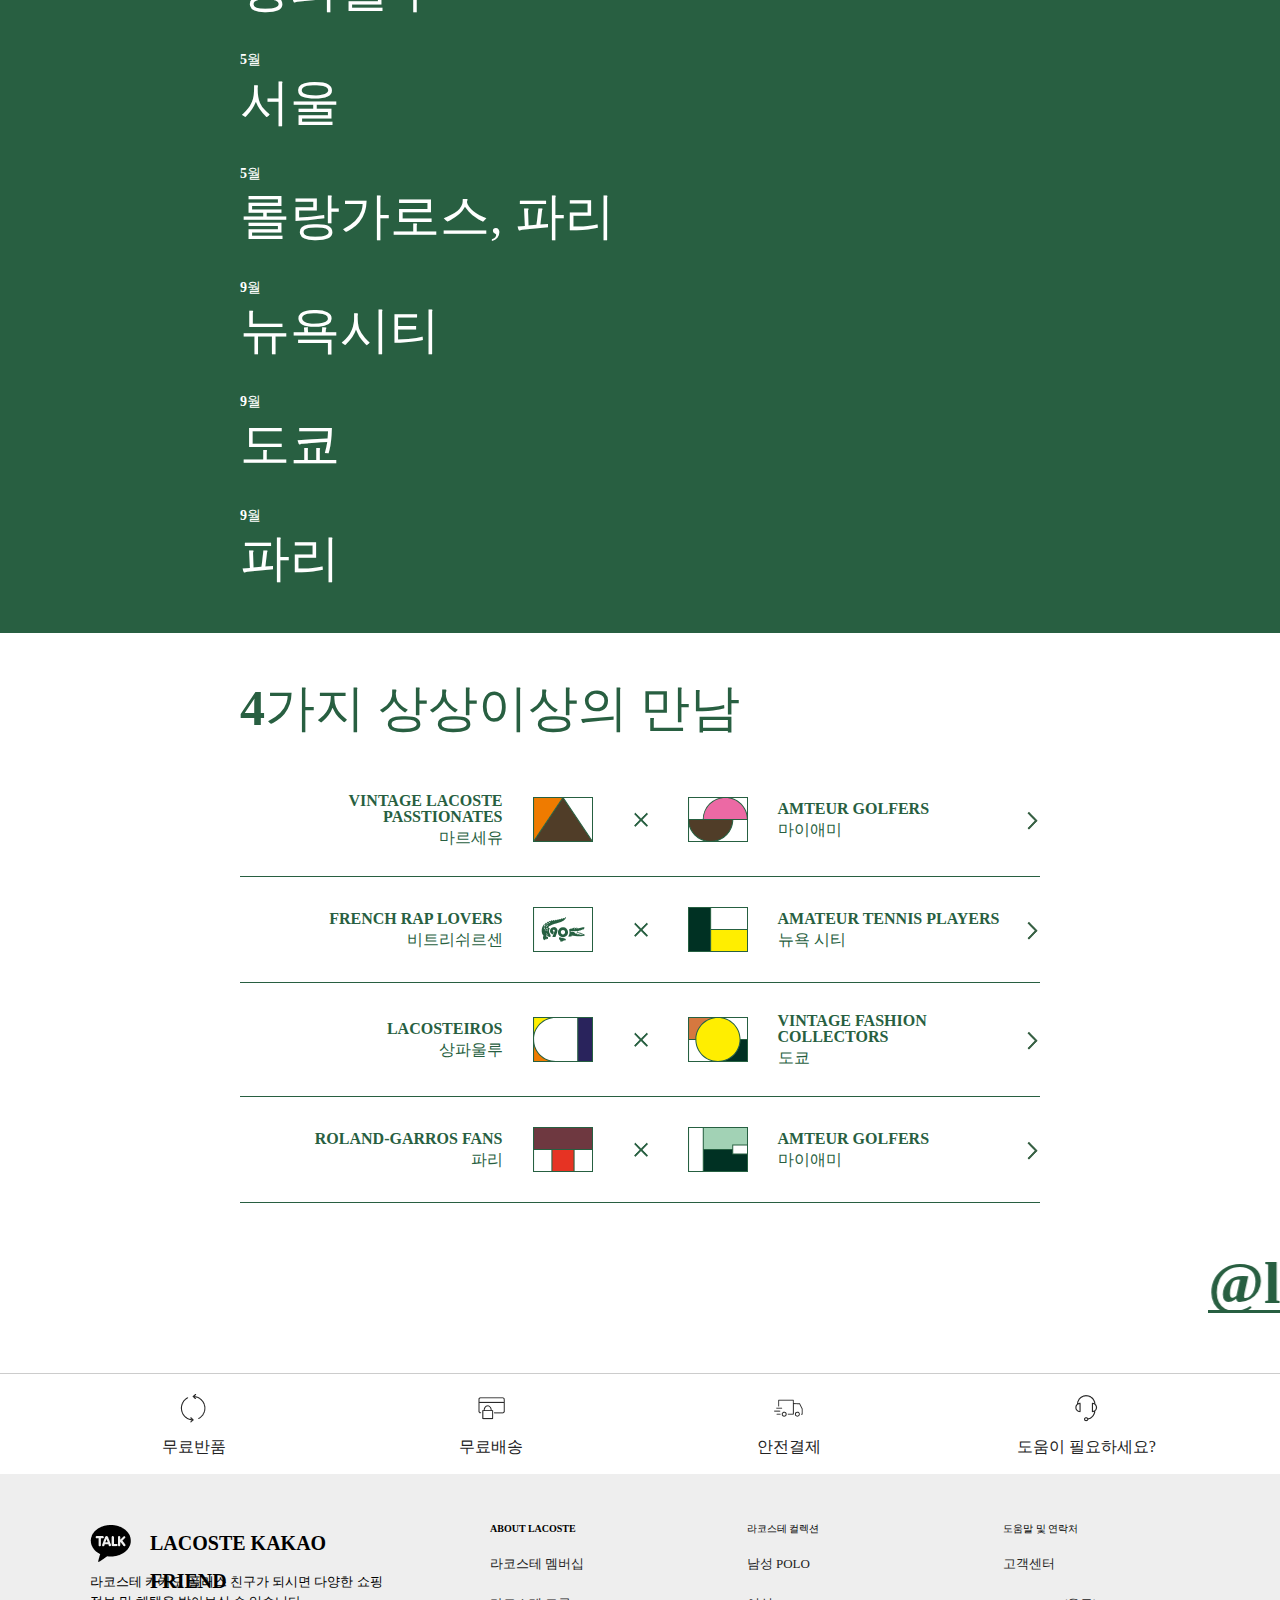
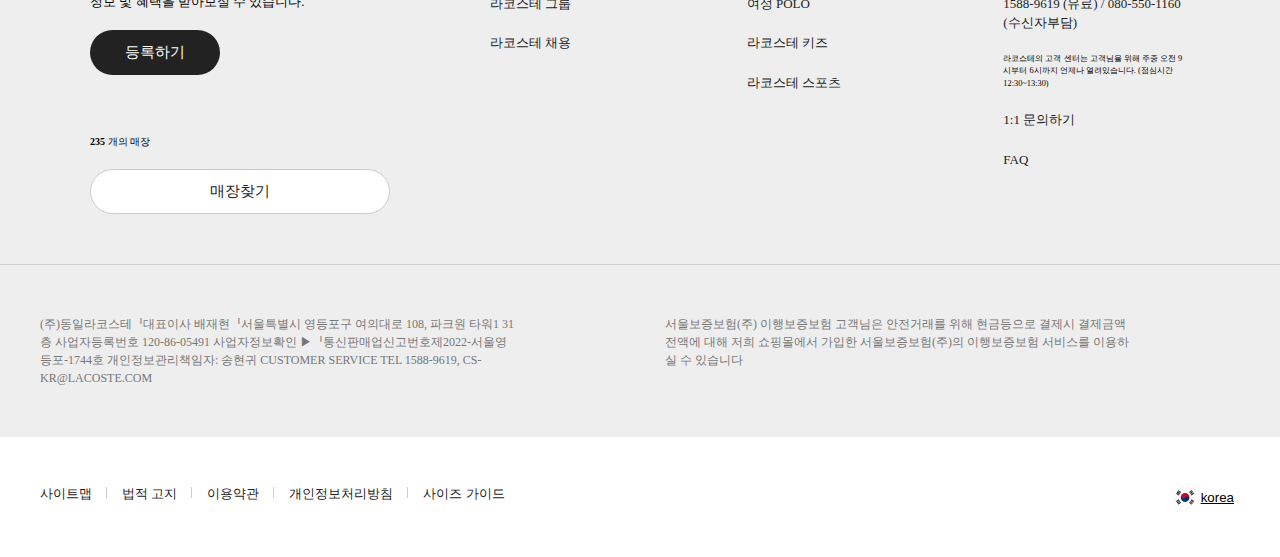
==== commit bcfde04a: "header | search-bar | css, js" ====
--- a/001_lacoste/index.html
+++ b/001_lacoste/index.html
@@ -20,13 +20,15 @@
 	<div class="wrap">
       <header class="header">
          <div class="header__inner flex">
-            <h1 class="">
+            <h1 class="h1">
                <a href="" class="header__h1"><span class="hide">로고</span></a>
             </h1>
             <h2 class="hide">검색하기</h2>
-            <a class="header__search-bar">
-               <input type="search" placeholder="검색하기">
-            </a>
+            <div class="header__search-bar">
+               <input type="search" placeholder="검색하기" class="search">
+               <button class="btn--close btn--close-search"></button>
+            </div>
+            <div class="header__search-bar-menu"></div>
             <h2 class="hide">지도/로그인/장바구니</h2>
             <div class="header__util">
                <ul class="flex">
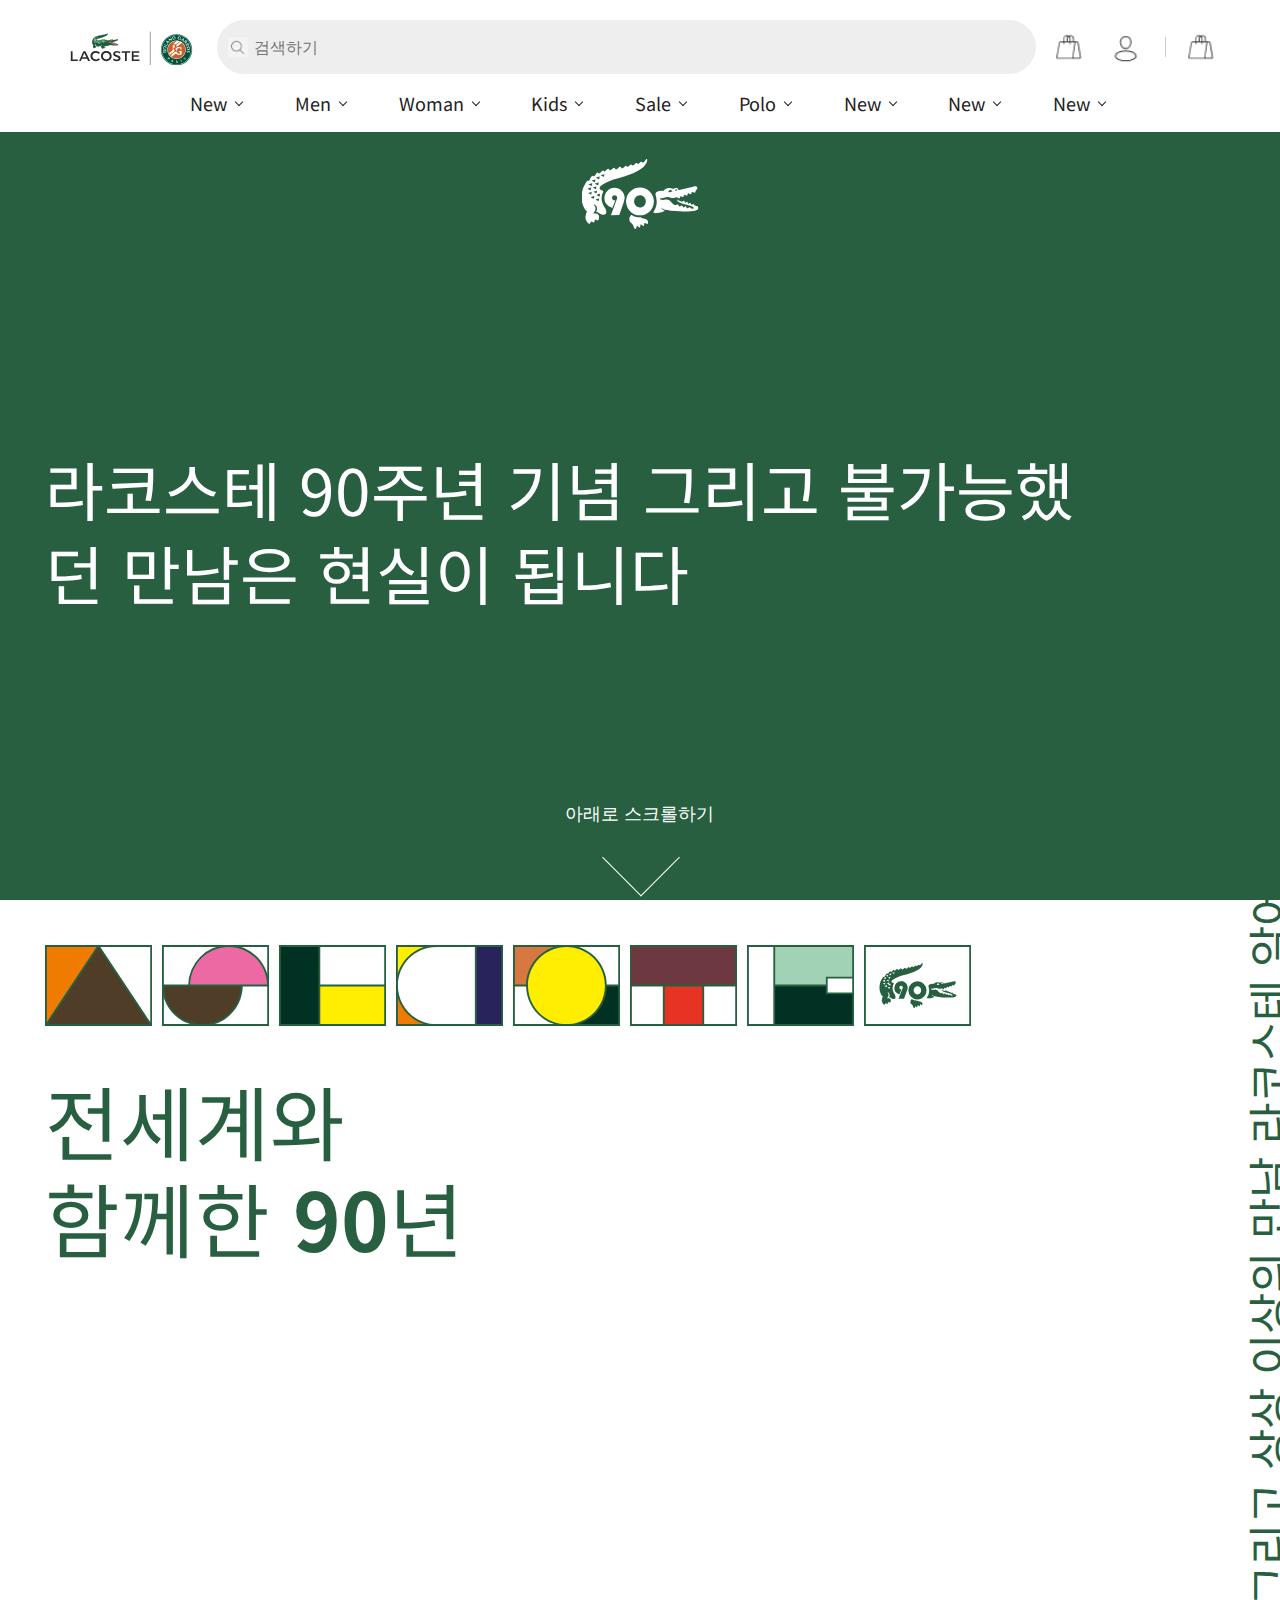
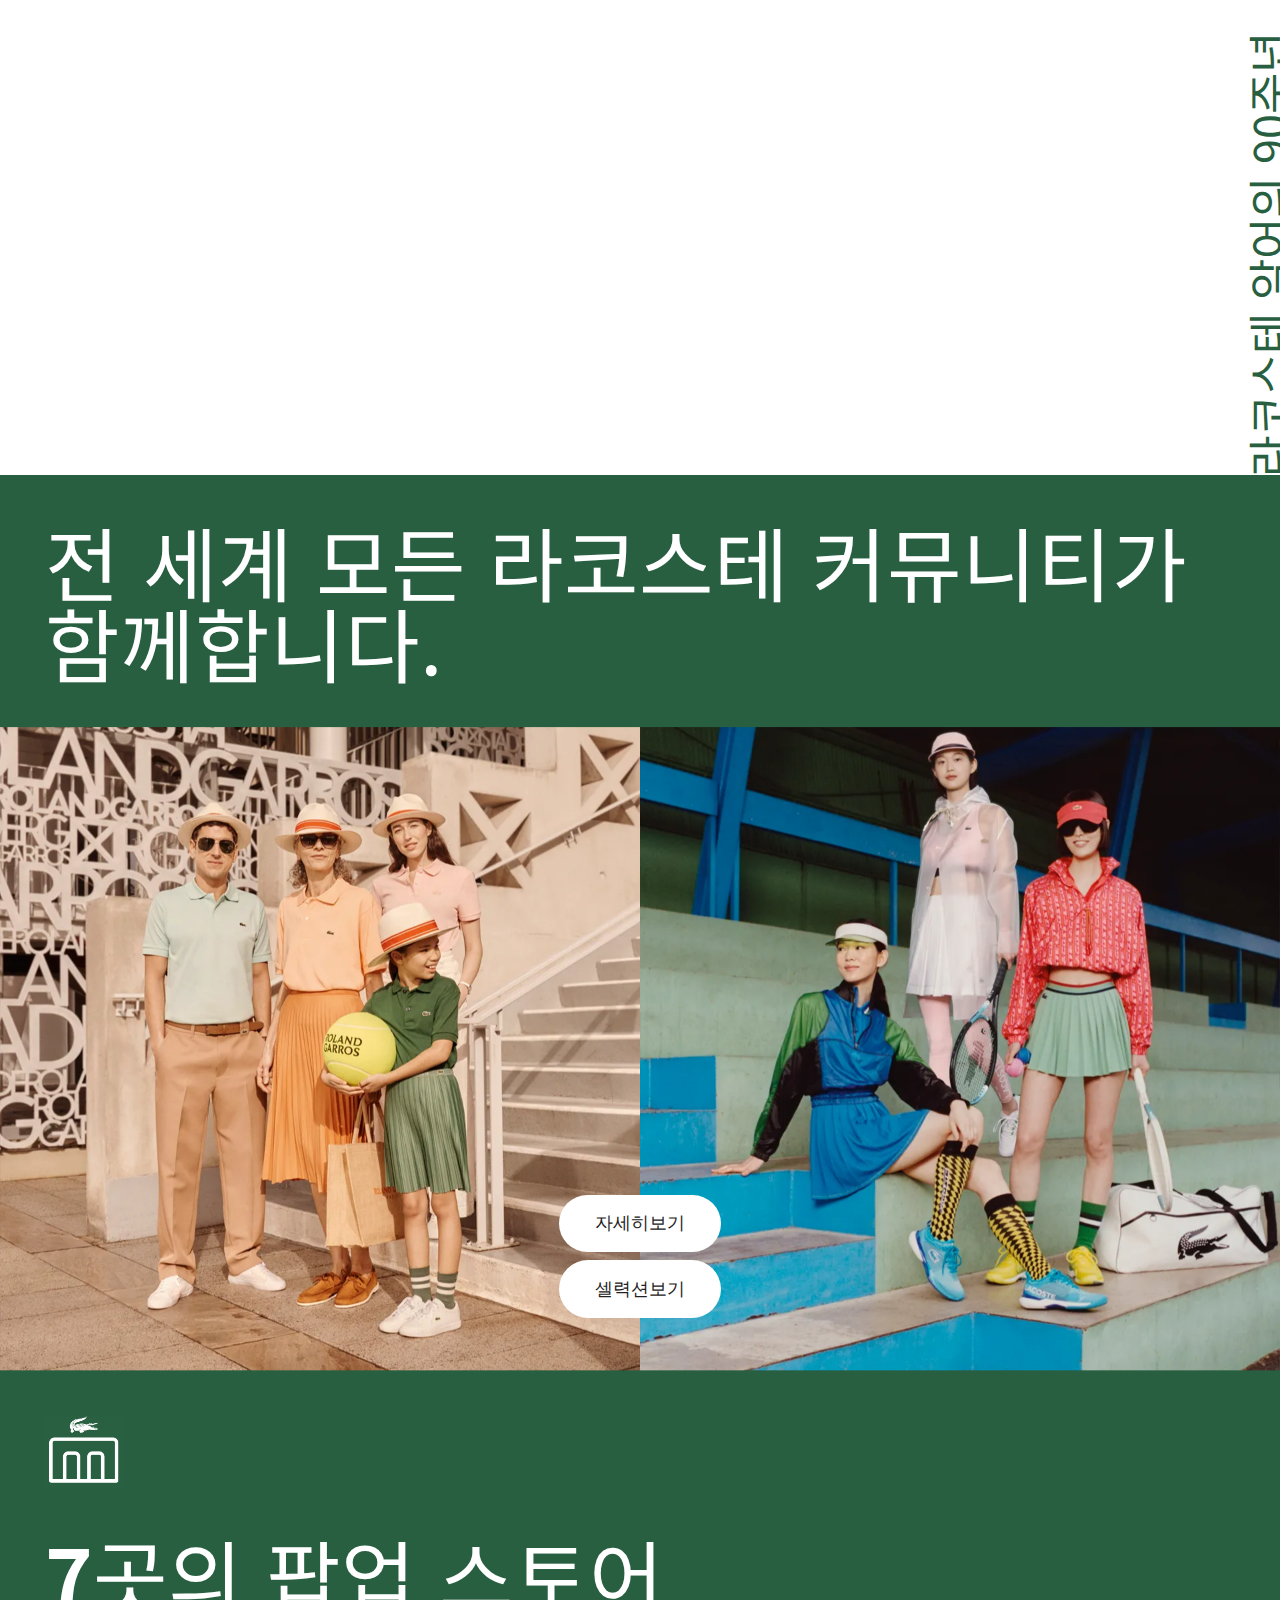
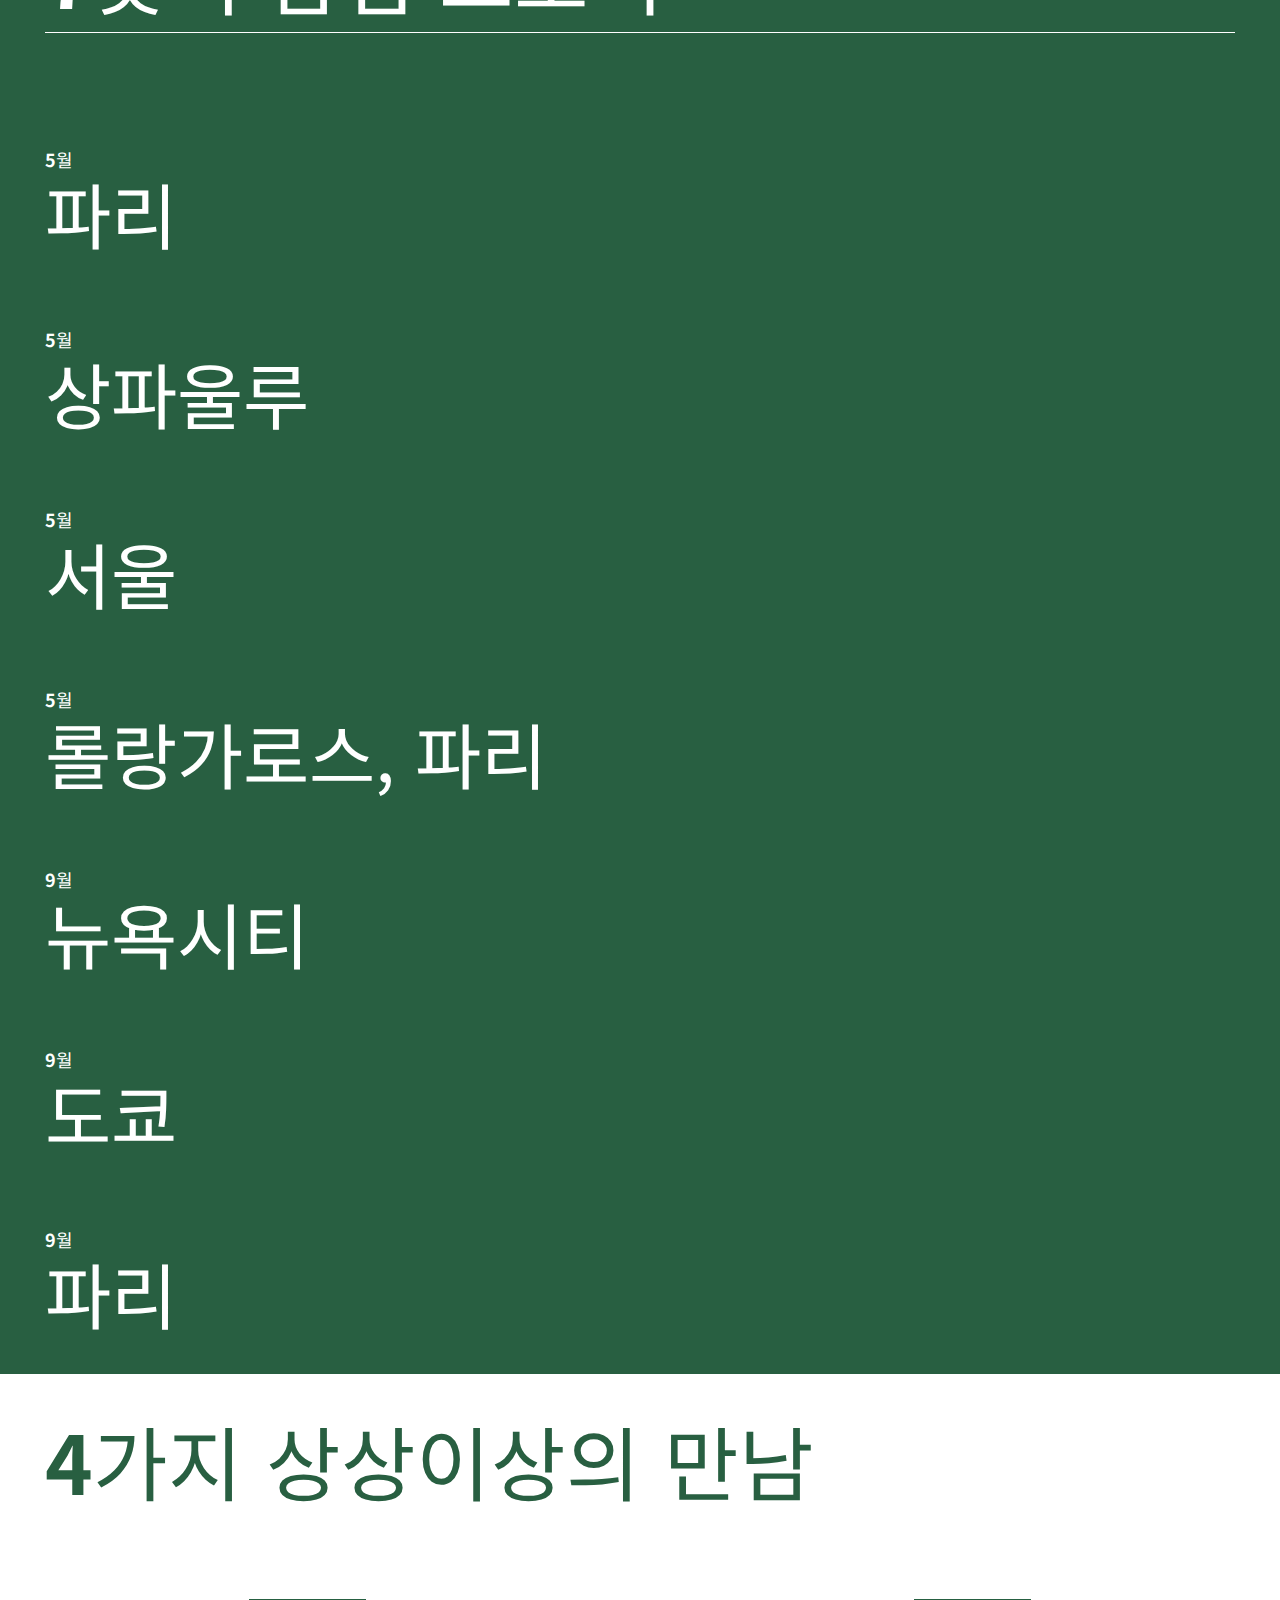
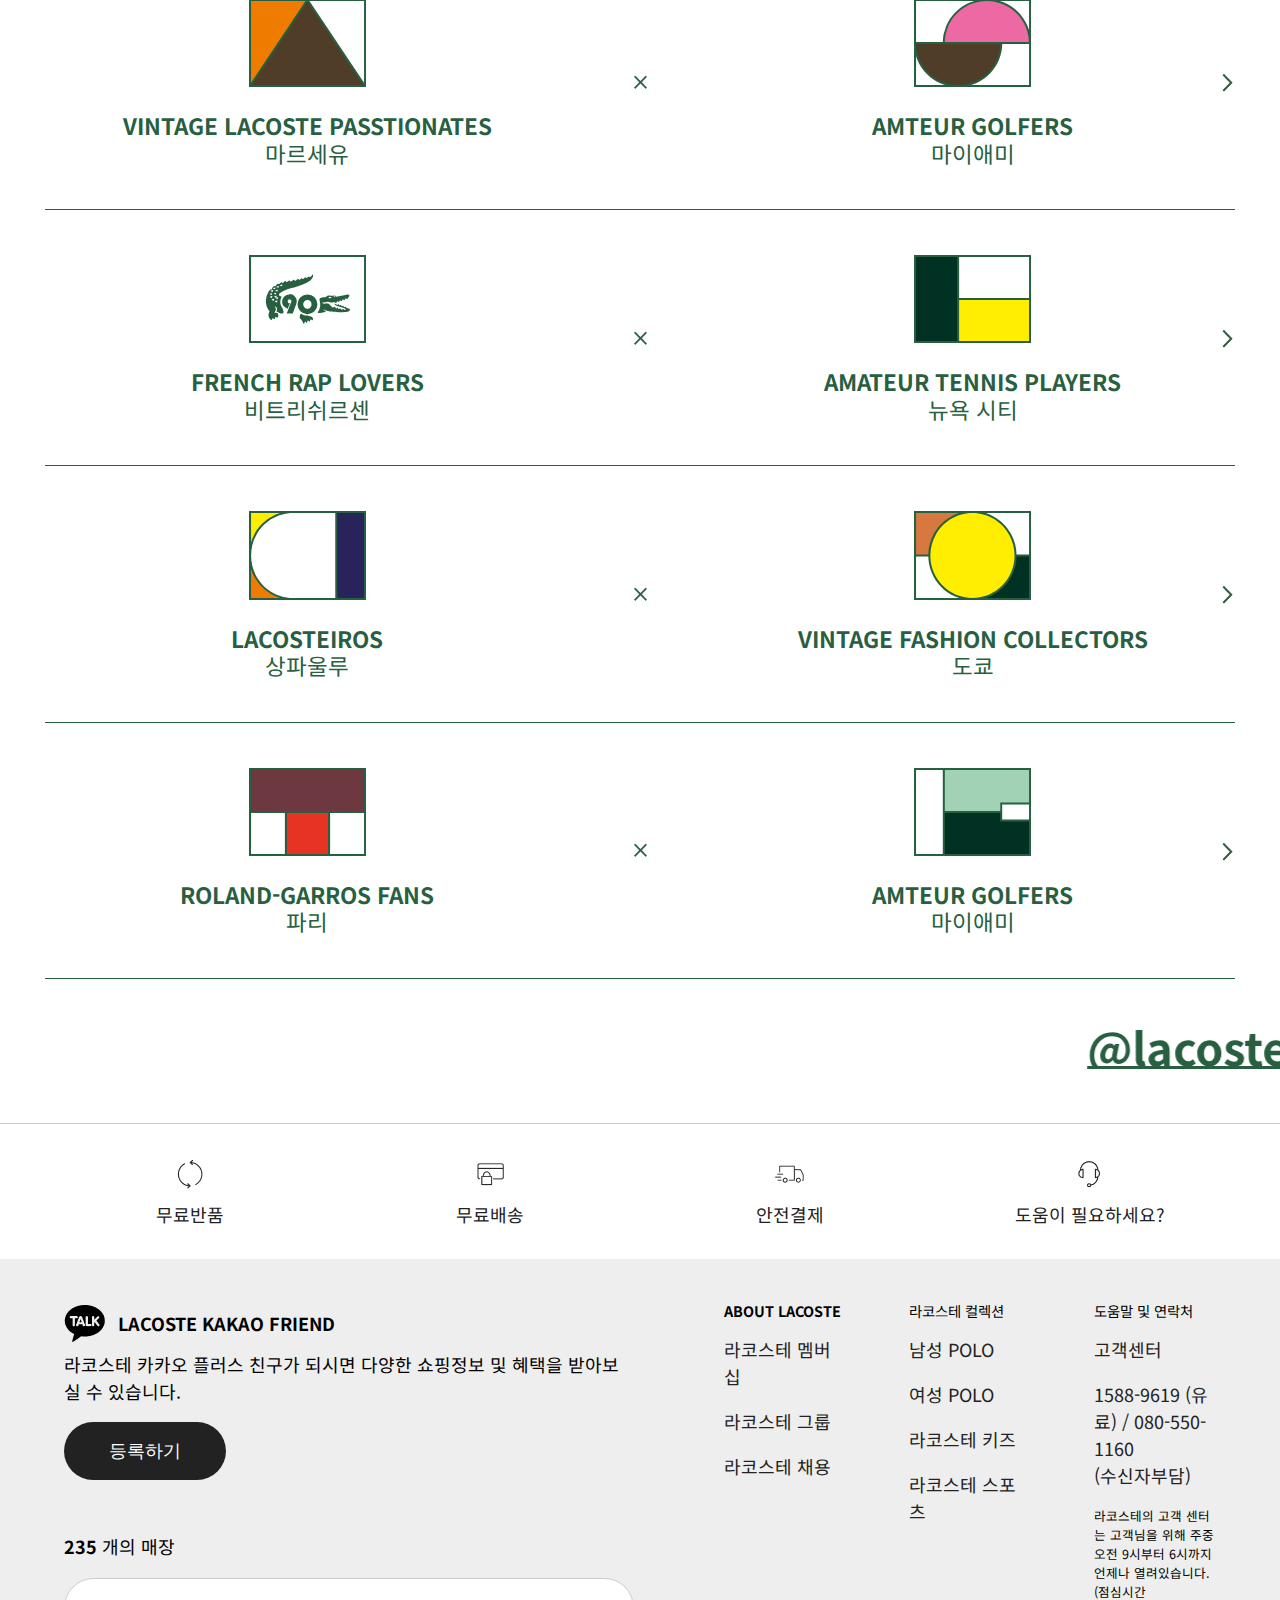
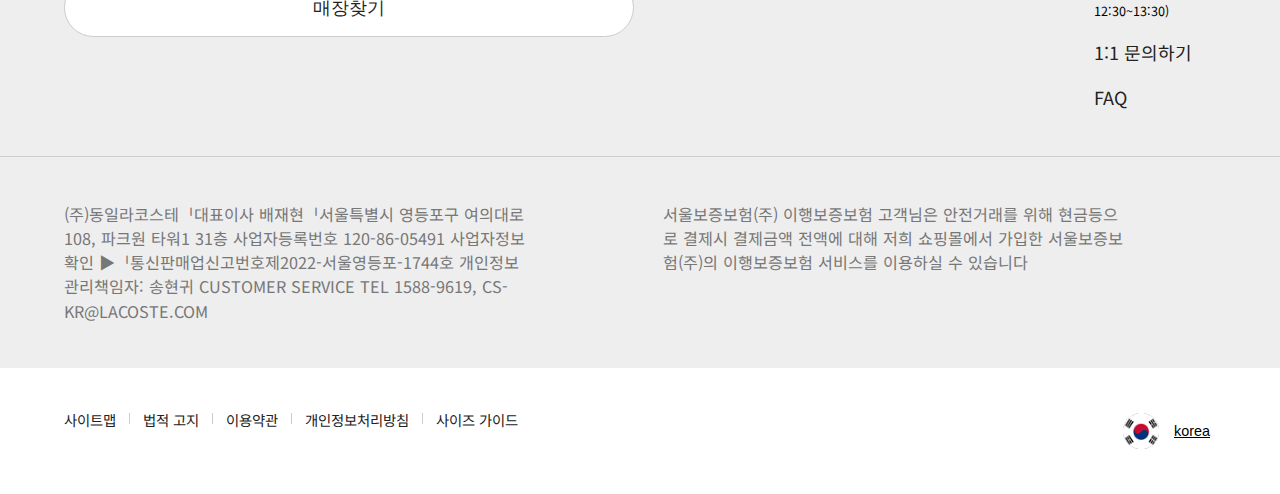
==== commit 7f0a7ef6: "1000이상 화면에서 틀어짐 조정" ====
--- a/001_lacoste/index.html
+++ b/001_lacoste/index.html
@@ -5,7 +5,7 @@
 	<meta charset="UTF-8">
 	<meta http-equiv="X-UA-Compatible" content="IE=edge">
 	<meta name="viewport" content="width=device-width, initial-scale=1.0">
-	<title>라코스테 클론코딩 </title>
+	<title>라코스테 클론코딩</title>
 	
 	<!-- CSS -->
 	<!-- <link rel="stylesheet" href="./css/reset.css"> -->
@@ -28,7 +28,9 @@
                <input type="search" placeholder="검색하기" class="search">
                <button class="btn--close btn--close-search"></button>
             </div>
-            <div class="header__search-bar-menu"></div>
+            <div class="header__search-bar-menu">
+							검색
+						</div>
             <h2 class="hide">지도/로그인/장바구니</h2>
             <div class="header__util">
                <ul class="flex">
@@ -599,6 +601,30 @@
                                     <p>Argentina</p>
                                  </a>
                               </li>
+                              <li>
+                                 <a href="">
+                                    <img src="images/img_footer_bot_ar.png" alt="">
+                                    <p>Argentina</p>
+                                 </a>
+                              </li>
+                              <li>
+                                 <a href="">
+                                    <img src="images/img_footer_bot_ar.png" alt="">
+                                    <p>Argentina</p>
+                                 </a>
+                              </li>
+                              <li>
+                                 <a href="">
+                                    <img src="images/img_footer_bot_ar.png" alt="">
+                                    <p>Argentina</p>
+                                 </a>
+                              </li>
+                              <li>
+                                 <a href="">
+                                    <img src="images/img_footer_bot_ar.png" alt="">
+                                    <p>Argentina</p>
+                                 </a>
+                              </li>
                            </ul>
                         </nav>
                        
--- a/001_lacoste/css/main.css
+++ b/001_lacoste/css/main.css
@@ -12,17 +12,17 @@
 	overflow:hidden;
 	position:relative;
 	width: 100%;
-	height: 100vh;
-	font-size: 3.4rem;
+	height: 100%;
+	font-size: 9rem;
 	background: var(--color-key);
 }
 .visual__logo {
 	z-index: 1;
 	position: absolute;
-	top: 29%;
+	top: 17%;
 	left: 50%;
 	transform: translateX(-50%);
-	width:70px;
+	width:13rem;
 	height:auto;
 }
 .visual__scroll {
@@ -31,7 +31,7 @@
 	top: 89%;
 	left: 50%;
 	transform: translateX(-50%);
-	font-size: 10px;
+	font-size: 2rem;
 	color: #fff;
 	
 }
@@ -40,14 +40,14 @@
 	border: 1px solid #fff;
 	border-width: 0 0 1px 1px;
 	border: 0 0 1px 1px;
-	width: 20px;
-	height: 20px;
-	position: absolute;
-	top: 16px;
+	width: 6rem;
+	height: 6rem;
+	position: absolute;
+	top: 110%;
 	left: 50%;
-	margin-left: -10px;
+	margin-left: -3rem;
 	transform: rotate(-45deg);
-	transition:all 0.5s
+	transition: all 0.5s;
 }
 .visual__scroll:hover::after {
 	top: 22px;
@@ -78,6 +78,7 @@
 	animation: rtlMove 1s forwards;
 }
 .visual__bn img {
+	display:block;
 	opacity: 0;
 	animation: rtlMove 1s forwards;
 }
@@ -109,7 +110,7 @@
 	font-weight: bold;
 }
 .depth1__item.active .gnb__2depth{
-	height: 400px;
+	height: auto;
 	opacity:1;
 }
 .visual.active::before {
@@ -127,6 +128,10 @@
 	overflow:hidden;
 }
 .video-section .inner {
+	z-index:20;
+	position:relative;
+	width:100%;
+	background:#fff;
 	/* padding: 5rem 10rem; */
 }
 .video-section .title-box {
@@ -136,51 +141,38 @@
 }
 .video-section .title {
 	padding: 5rem 0 0;
-	line-height: 1;
-	font-size: 5rem;
+	line-height: 1.2;
+	/* font-size: 5rem; */
 }
 .video-section .video {
-	position: relative;
+	/* position: relative; */
 	width: 100%;
-	height: 600px;
+	height: auto;
+	padding-top: 52%;
 }
 .video-section video {
 	position: absolute;
-	top:0;
+	top:25%;
 	left:0;
-	width:auto;
-	height: auto;
+	width:100%;
+	height: 100%;
 }
 .flag-group {
 	display:flex;
 	gap:1rem;
 }
 .flag-group li {
-	background: url(../images/flag_01.svg)no-repeat;
-	width: 4rem;
-	height: 3rem;
-}
-.flag-group li:nth-child(2) {
-	background-image:url(../images/flag_02.svg) ;
-} 
-.flag-group li:nth-child(3) {
-	background-image:url(../images/flag_03.svg) ;
-} 
-.flag-group li:nth-child(4) {
-	background-image:url(../images/flag_04.svg) ;
-} 
-.flag-group li:nth-child(5) {
-	background-image:url(../images/flag_05.svg) ;
-} 
-.flag-group li:nth-child(6) {
-	background-image:url(../images/flag_06.svg) ;
-} 
-.flag-group li:nth-child(7) {
-	background-image:url(../images/flag_07.svg) ;
-} 
-.flag-group li:nth-child(8) {
-	background-image:url(../images/flag_08.svg) ;
-} 
+	background: url(../images/flag-elegant-archivists.svg)no-repeat;
+	width: 12rem;
+	height: 9rem;
+}
+.flag-group li:nth-child(2) {background-image:url(../images/flag-golf-trenders.svg);} 
+.flag-group li:nth-child(3) {background-image:url(../images/flag-lacosteiros.svg);} 
+.flag-group li:nth-child(4) {background-image:url(../images/flag-rap-devotee.svg);} 
+.flag-group li:nth-child(5) {background-image:url(../images/flag-roland-fnatics.svg);} 
+.flag-group li:nth-child(6) {background-image:url(../images/flag-seoul-kr.svg);} 
+.flag-group li:nth-child(7) {background-image:url(../images/flag-vintage-collectors.svg);} 
+.flag-group li:nth-child(8) {background-image:url(../images/flag-lacoste.svg);} 
 /* .video-section .moving-text {
 	z-index:1;
 	position:absolute;
@@ -196,17 +188,20 @@
 
 /* https://codepen.io/Knovour/pen/boJNPN */
 .video-section .moving-text {
+	z-index: 20;
 	overflow-x: hidden;
 	position: relative;
-	width: 115vw;
-	max-width: 100%;
-	height: 6rem;
+	overflow-y: hidden;
+	/* width: 115vw; */
+	/* max-width: 100%; */
+	width: 100%;
+	height: 11rem;
 	transform: rotate(-90deg);
-	top: -45rem;
-	right: -48.3%;
+	top: -46vw;
+	right: -49%;
 	display: flex;
 	align-items: center;
-	font-size: 3rem;
+	font-size: 5rem;
 	background: #fff;
 	color: var(--color-key);
 }
@@ -237,6 +232,9 @@
 }
 .section-3 .img {
 	display: flex;
+}
+.section-3 .img > div {
+	width:50%;
 }
 .section-3 .img img {
 	width:100%;
@@ -266,7 +264,7 @@
 	margin: 0 0 4rem;
 	color: var(--white);
 	border-bottom: 1px solid var(--white);
-	font-size: 6rem;
+	/* font-size: 6rem; */
 	
 }
 .store-section .title .ico {
@@ -280,11 +278,11 @@
 }
 .store-menu a {
 	display: inline-block;
-	padding: 4rem 0 0;
+	padding: 9rem 0 0;
 	z-index:10;
 	position:relative;
 	color: var(--white);
-	font-size: 5rem;
+	font-size: 8rem;
 }
 .store-menu a::before {
 	content:"";
@@ -302,7 +300,7 @@
 .store-menu small {
 	display: block;
 	padding: 0 0 1rem;
-	font-size: 1.4rem;
+	font-size: 2rem;
 }
 .store-item {
 	position: relative;
@@ -385,7 +383,7 @@
 */
 .meet-section {}
 .meet-section .title {
-	padding:0 0 3rem;
+	padding:0 0 6rem;
 	color: var(--color-key);
 }
 .meet-section .inner {
@@ -397,8 +395,8 @@
 	display:flex;
 	justify-content: center;
 	align-items: center;
-	padding: 3rem 0;
-	font-size:1.6rem;
+	padding: 5rem 0;
+	font-size:3.6rem;
 	color: var(--color-key);
 	text-transform: uppercase;
 	border-bottom: 1px solid var(--color-key);
@@ -446,7 +444,7 @@
 }
 
 .meet-section .img {
-	width: 9rem;
+	width: 13rem;
 }
 /* .meet-section .item-1 {
 	border-top: 1px solid var(--color-key);
@@ -474,7 +472,7 @@
 	padding:0 0 5px;
 }
 .meet-section .ico-x {
-	margin:0 4rem;
+	margin:0 7rem;
 	width: 17px;
 	height: 17px;
 	background: url(../images/ico_x.png)no-repeat center /contain;
@@ -491,7 +489,7 @@
 	right: 0%;
 	display: flex;
 	align-items: center;
-	font-size: 6rem;
+	font-size: 10rem;
 	background: #fff;
 	color: var(--color-key);
 }
@@ -523,12 +521,13 @@
 
 
 /* 반응형 */
-@media screen and (max-width:1000px) {
+@media screen and (max-width:1600px) {
 	section .inner {
 		width:100%;
 		box-sizing: border-box;
 	}
 	.visual {
+		height:100vh;
 		padding-top: 0;
 	}
 	.visual .container {
@@ -548,7 +547,7 @@
 		display:none;
 	}
 	.video-section .title {
-		padding-top:0;
+		/* padding-top:0; */
 	}
 	.video-section .video {
     height: 380px;
@@ -583,7 +582,7 @@
 	} 
 }
 
-@media screen and (max-width:480px) {
+@media screen and (max-width:768px) {
 	.visual__text {
 		padding:14% 9rem 2rem 5rem;
 		font-size: 7vw;
@@ -597,12 +596,21 @@
 		height:100%;
 	}
 	.video-section .moving-text {
-    width: 177%;
+		width: 177%;
     max-width: none;
-    top: 55%;
-    right: -83%;
-    z-index: 10;
+    top: 50%;
+    right: -85%;
     position: absolute;
+		font-size: 3rem;
+	}
+	.title {
+		font-size: 5rem;
+	}
+	.store-section {
+		overflow: hidden;
+	}
+	.store-menu a {
+		font-size: 5rem;
 	}
 
 	.store-section .title {
@@ -643,3 +651,16 @@
 	}
  
 }
+
+@media screen and (max-width:480px) {
+	.visual__scroll::after {
+    width: 4rem;
+    height: 4rem;
+    top: 80%;
+    left: 50%;
+    margin-left: -2rem;
+	}
+	.video-section .moving-text {
+		height: 5rem;
+	}
+}
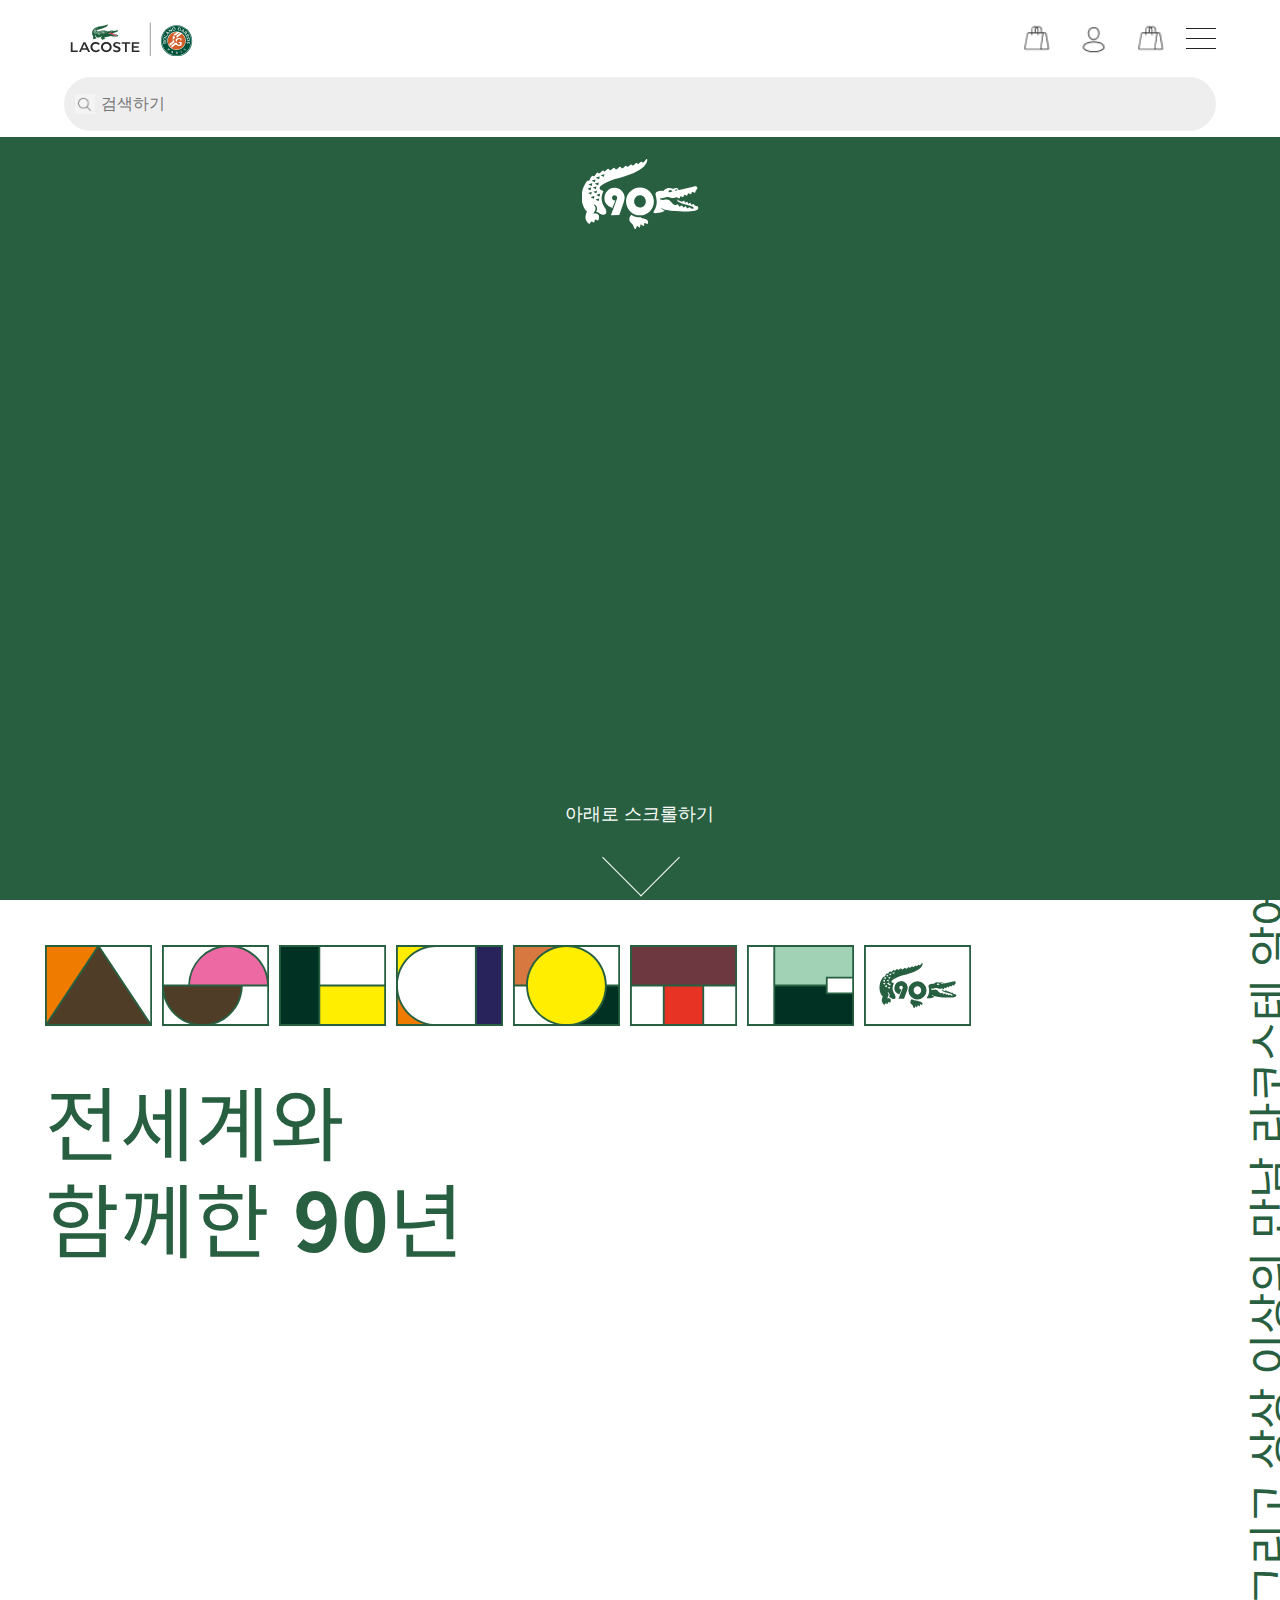
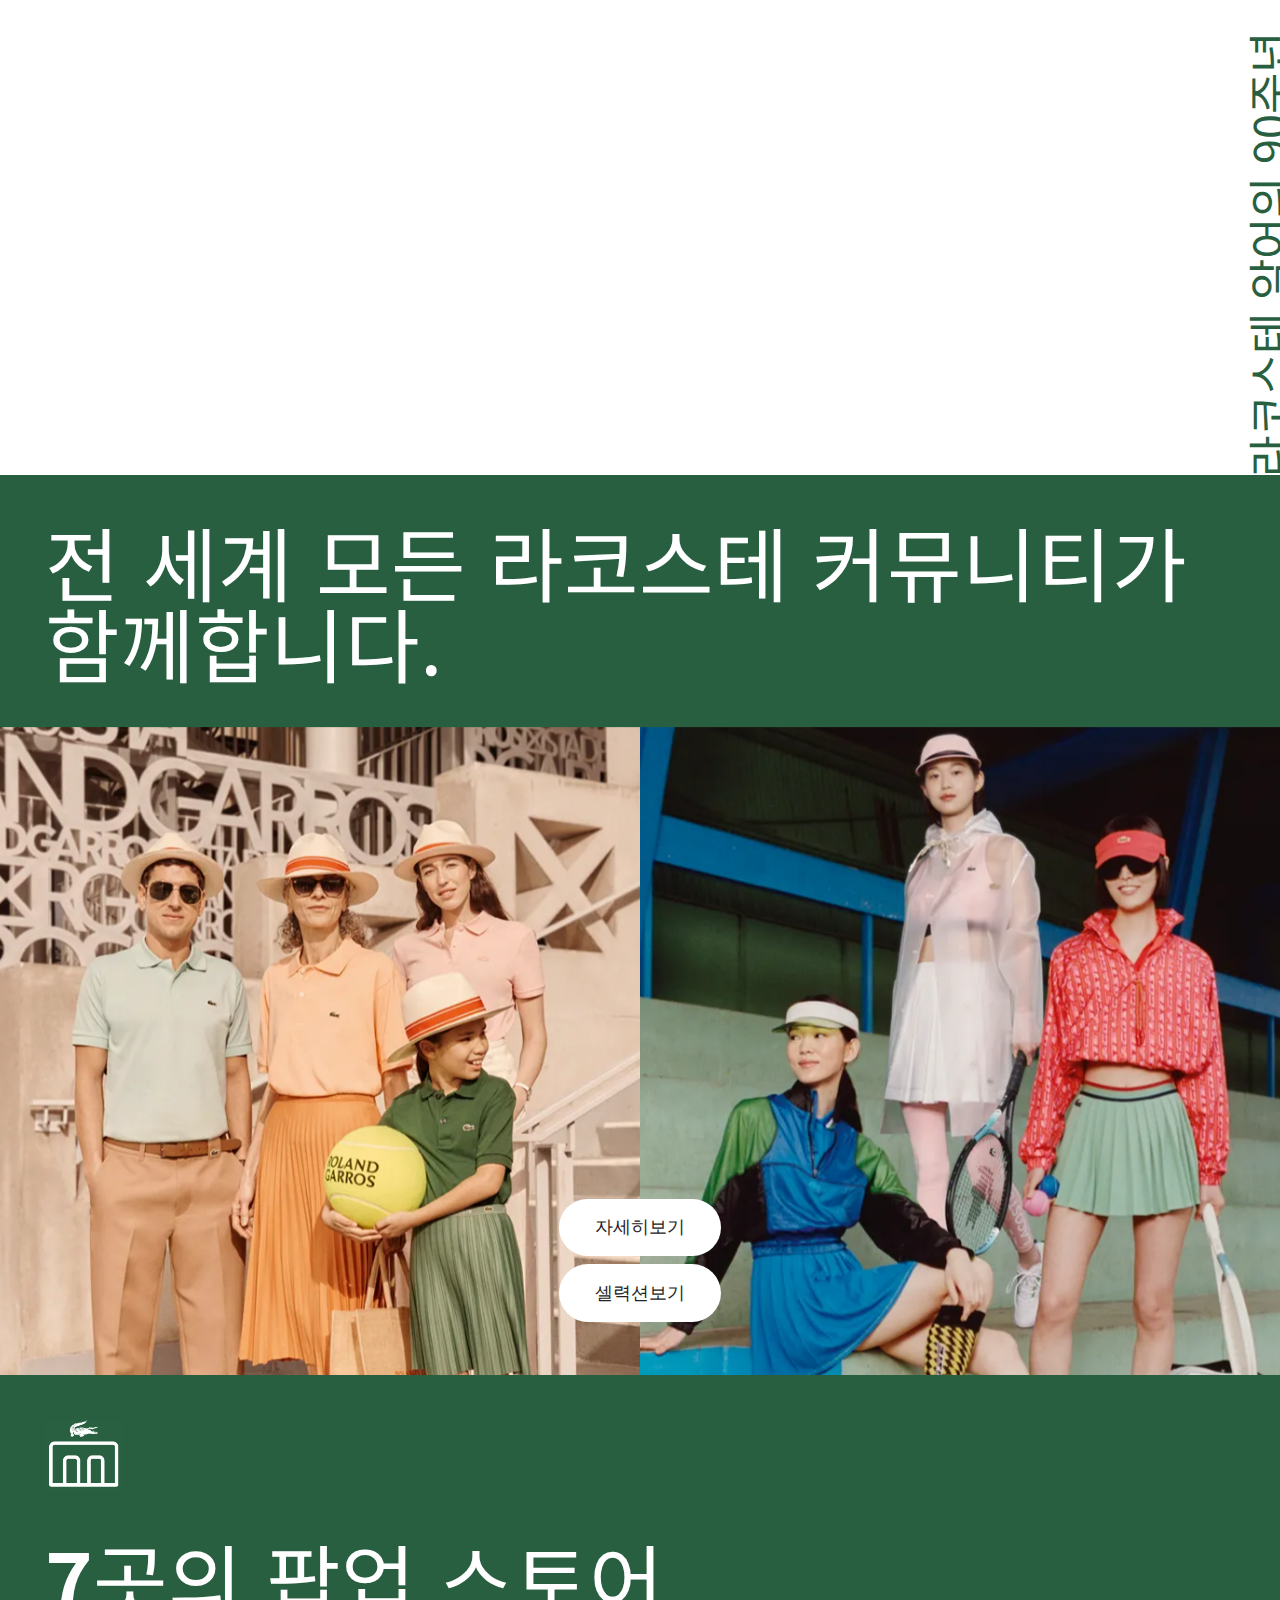
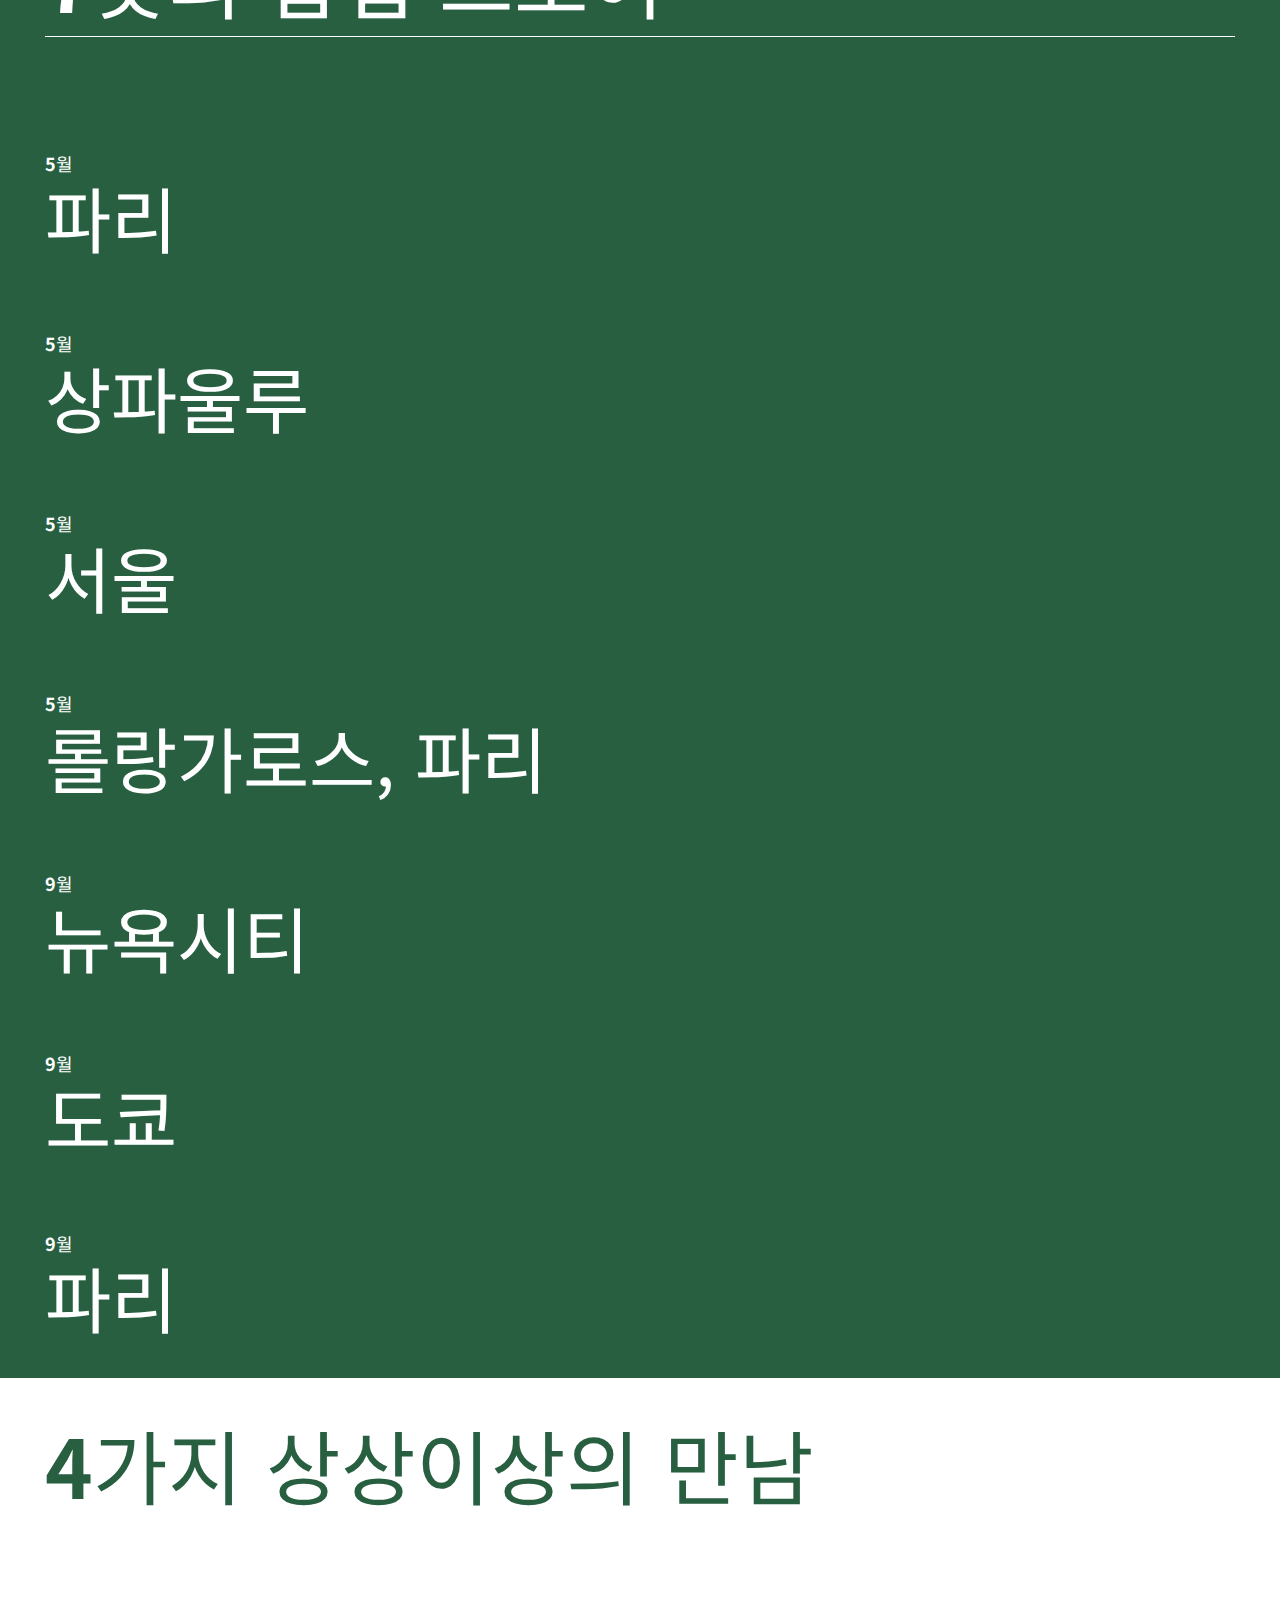
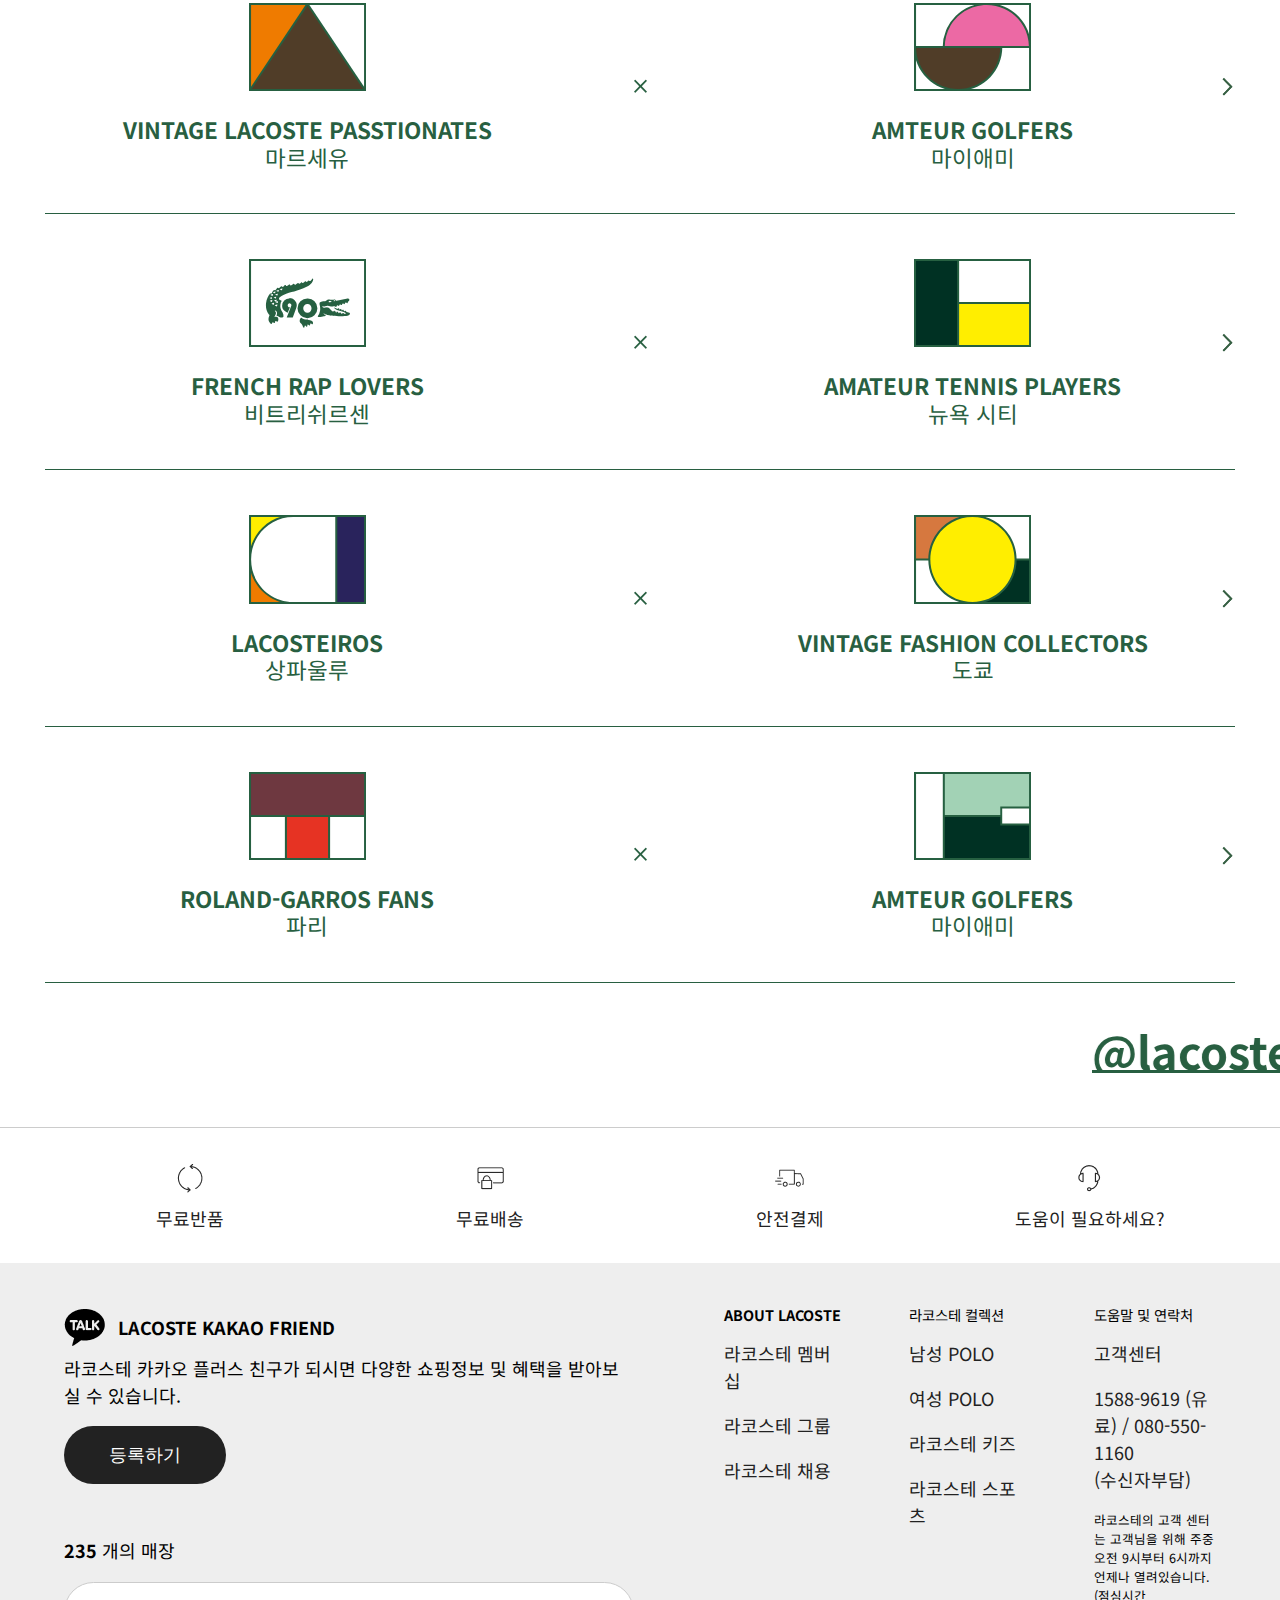
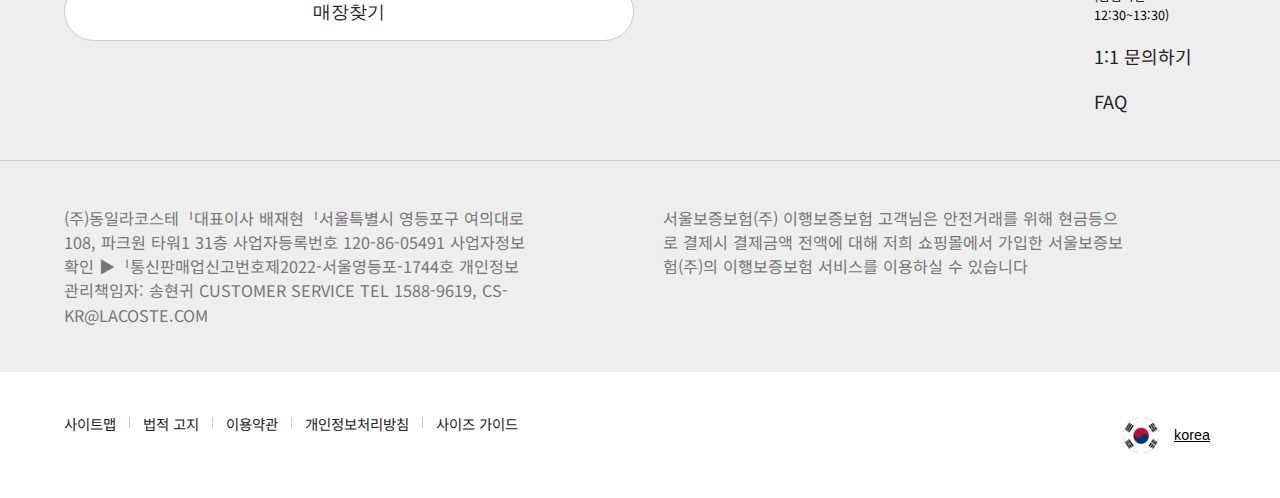
==== commit c6c6e8e0: "header |  메가메뉴 css, js" ====
--- a/001_lacoste/index.html
+++ b/001_lacoste/index.html
@@ -32,91 +32,100 @@
 							검색
 						</div>
             <h2 class="hide">지도/로그인/장바구니</h2>
-            <div class="header__util">
-               <ul class="flex">
-                  <li>
-                     <a href="" class="header__map">
-                        <span class="hide">지도</span>
-                     </a>
-                  </li>
-                  <li class="line">
-                     <a href="" class="header__login">
-                        <span class="hide">로그인</span>
-                     </a>
-                  </li>
-                  <li>
-                     <a href="" class="header__cart">
-                        <span class="hide">장바구니</span>
-                     </a>
-                  </li>
-               </ul>
-            </div>
+           <div class="header__right">
+						<div class="header__util">
+							<ul class="flex">
+								 <li>
+										<a href="" class="header__map">
+											 <span class="hide">지도</span>
+										</a>
+								 </li>
+								 <li class="line">
+										<a href="" class="header__login">
+											 <span class="hide">로그인</span>
+										</a>
+								 </li>
+								 <li>
+										<a href="" class="header__cart">
+											 <span class="hide">장바구니</span>
+										</a>
+								 </li>
+							</ul>
+					 </div>
+
+					 <button class="hamburger" onclick="hamburger()">
+						 <span></span>
+						 <span></span>
+						 <span></span>
+					 </button>
+					 </div>
          </div>
          <div class="gnb">
+					 <button class="btn--close btn--close-menu"><span class="hide">메뉴 닫기 버튼</span></button>
             <ul class="flex gnb__depth1">
                <li class="depth1__item">
-                  <a href="">New
-                  <div class="gnb__2depth">
-                     <button class="btn--close"><span class="hide">메뉴 닫기 버튼</span></button>
-                     <div class="gnb__2depth-menu flex">
-                        <ul class="block block1">
-                           <li><a href="">신상품 전체보기</a></li>
-                           <li><a href="">베스트셀러</a></li>
-                           <li><a href="">에센셜컬렉션</a></li>
-                        </ul>
-                        <ul>
-                           <li><a href="">남성</a></li>
-                           <li><a href="">의류</a></li>
-                           <li><a href="">신발</a></li>
-                           <li><a href="">악세서리</a></li>
-                           <li><a href="">레더굿</a></li>
-                        </ul>
-                        <ul>
-                           <li><a href="">여성</a></li>
-                           <li><a href="">의류</a></li>
-                           <li><a href="">신발</a></li>
-                           <li><a href="">악세서리</a></li>
-                           <li><a href="">레더굿</a></li>
-                        </ul>
-                        <ul>
-                           <li><a href="">키즈</a></li>
-                           <li><a href="">의류</a></li>
-                           <li><a href="">신발</a></li>
-                           <li><a href="">악세서리</a></li>
-                           <li><a href="">레더굿</a></li>
-                        </ul>
-                        <ul>
-                           <li><a href="">스포츠</a></li>
-                           <li><a href="">스포츠 컬렉션</a></li>
-                        </ul>
-                     </div>
-                     <div class="gnb__2depth-thumb flex">
-                        <div class="thumb1">
-                           <img src="images/thumb_gnb1.jpg" alt="">
-                           <p>90주년 기념 선착순 100% 증정</p>
-                        </div>
-                        <div class="thumb1">
-                           <img src="images/thumb_gnb2.jpg" alt="">
-                           <p>90주년 기념 선착순 100% 증정</p>
-                        </div>
-                        <div class="thumb1">
-                           <img src="images/thumb_gnb3.jpg" alt="">
-                           <p>90주년 기념 선착순 100% 증정</p>
-                        </div>
-                        <div class="thumb1">
-                           <img src="images/thumb_gnb4.jpg" alt="">
-                           <p>90주년 기념 선착순 100% 증정</p>
-                        </div>
-                  
-                     </div>
-                  </div>
+                  <a href="">
+										New
+										<div class="gnb__2depth">
+											<div class="gnb__2depth-menu flex">
+													<ul class="block block1">
+														<li><a href="">신상품 전체보기</a></li>
+														<li><a href="">베스트셀러</a></li>
+														<li><a href="">에센셜컬렉션</a></li>
+													</ul>
+													<ul>
+														<li><a href="">남성</a></li>
+														<li><a href="">의류</a></li>
+														<li><a href="">신발</a></li>
+														<li><a href="">악세서리</a></li>
+														<li><a href="">레더굿</a></li>
+													</ul>
+													<ul>
+														<li><a href="">여성</a></li>
+														<li><a href="">의류</a></li>
+														<li><a href="">신발</a></li>
+														<li><a href="">악세서리</a></li>
+														<li><a href="">레더굿</a></li>
+													</ul>
+													<ul>
+														<li><a href="">키즈</a></li>
+														<li><a href="">의류</a></li>
+														<li><a href="">신발</a></li>
+														<li><a href="">악세서리</a></li>
+														<li><a href="">레더굿</a></li>
+													</ul>
+													<ul>
+														<li><a href="">스포츠</a></li>
+														<li><a href="">스포츠 컬렉션</a></li>
+													</ul>
+											</div>
+											<div class="gnb__2depth-thumb flex">
+													<div class="thumb1">
+														<img src="images/thumb_gnb1.jpg" alt="">
+														<p>90주년 기념 선착순 100% 증정</p>
+													</div>
+													<div class="thumb1">
+														<img src="images/thumb_gnb2.jpg" alt="">
+														<p>90주년 기념 선착순 100% 증정</p>
+													</div>
+													<div class="thumb1">
+														<img src="images/thumb_gnb3.jpg" alt="">
+														<p>90주년 기념 선착순 100% 증정</p>
+													</div>
+													<div class="thumb1">
+														<img src="images/thumb_gnb4.jpg" alt="">
+														<p>90주년 기념 선착순 100% 증정</p>
+													</div>
+										
+											</div>
+										</div>
                   </a>
                </li>
                <li class="depth1__item">
                   <a href="">
                      Men
                      <div class="gnb__2depth">
-                        <button class="btn--close"><span class="hide">메뉴 닫기 버튼</span></button>
+                        <!-- <button class="btn--close btn--close-menu"><span class="hide">메뉴 닫기 버튼</span></button> -->
                         <div class="gnb__2depth-menu flex">
                            <ul class="block block1">
                               <li><a href="">신상품 전체보기</a></li>
@@ -189,11 +198,11 @@
             <button class="visual__scroll" onclick="btnScrollDown()">
                아래로 스크롤하기
             </button>
-            <div class="container flex">
+            <div class="visual__content flex">
                <div class="visual__text">
-                  <span class="text-01">라코스테 90주년 기념</span>
-                  <span class="text-02">그리고 불가능했던 만남은</span>
-                  <span class="text-03">현실이 됩니다</span>
+                  <p class="text-01">라코스테 90주년 기념</p>
+                  <p class="text-02">그리고 불가능했던 만남은</p>
+                  <p class="text-03">현실이 됩니다</p>
                </div>
                <div class="visual__bn">
                   <img src="images/banner.webp" alt="">
--- a/001_lacoste/css/main.css
+++ b/001_lacoste/css/main.css
@@ -1,5 +1,4 @@
  /* Layout */
- /* * {outline: 1px solid #ccc;} */
 
 
 /* 
@@ -12,7 +11,7 @@
 	overflow:hidden;
 	position:relative;
 	width: 100%;
-	height: 100%;
+	height: 100vh;
 	font-size: 9rem;
 	background: var(--color-key);
 }
@@ -49,11 +48,9 @@
 	transform: rotate(-45deg);
 	transition: all 0.5s;
 }
-.visual__scroll:hover::after {
-	top: 22px;
-}
-
+.visual__scroll:hover::after {top: 22px;}
 .visual::before {
+	z-index:1;
 	display: none;
 	content: "";
 	position:absolute;
@@ -64,9 +61,11 @@
 	background: #000;
 	opacity:0.5;
 }
-.visual .container > div {
-	width: 50%;
-}
+
+.visual.dim::before {
+	display: block;
+}
+.visual__content > div {width: 50%;}
 .visual__text {
 	padding: 0 10rem;
 	box-sizing: border-box;
@@ -77,45 +76,31 @@
 	opacity: 0;
 	animation: rtlMove 1s forwards;
 }
+.visual__bn {height: 100vh;}
 .visual__bn img {
 	display:block;
 	opacity: 0;
+	object-fit: cover;
+	width:100%;
+	height:100%;
 	animation: rtlMove 1s forwards;
 }
+
+.visual__text .text-01 {animation-delay: 1s;}
+.visual__text .text-02 {animation-delay: 1.3s;}
+.visual__text .text-03 {animation-delay: 1.5s;}
+
+.visual__bn img {
+	width: 100%;
+	animation-delay: 0.3s;
+}
+
 @keyframes rtlMove {
 	0% {padding-left: 30px; opacity: 0;}
 	100% {padding-left: 0; opacity:1;}
 }
-.visual__text .text-01 {
-	animation-delay: 1s;
-}
-.visual__text .text-02 {
-	animation-delay: 1.3s;
-}
-.visual__text .text-03 {
-	animation-delay: 1.5s;
-}
-
-.visual__bn img {
-	width: 100%;
-	animation-delay: 0.3s;
-}
-
-
-/* 기능 */
-.depth1__item.active {
-}
-.depth1__item.active > a {
-	color: #222;
-	font-weight: bold;
-}
-.depth1__item.active .gnb__2depth{
-	height: auto;
-	opacity:1;
-}
-.visual.active::before {
-	display: block;
-}
+
+
 
 
 /* 
@@ -224,6 +209,8 @@
 */
 .section-3 {
 	position: relative;
+	overflow:hidden;
+	height: 100vh;
 	background: var(--color-key);
 }
 .section-3 .title-box {
@@ -232,13 +219,17 @@
 }
 .section-3 .img {
 	display: flex;
+	height: 100vh;
 }
 .section-3 .img > div {
 	width:50%;
+	height: 100%;
 }
 .section-3 .img img {
-	width:100%;
 	display: block;
+	object-fit: cover;
+	width:100%;
+	height: 100%;
 }
 .section-3 .btn-group {
 	position: absolute;
@@ -273,9 +264,7 @@
 	height: 8rem;
 	background: url(../images/img_store_tit.png)no-repeat left/contain;
 }
-.store-menu {}
-.store-menu li {
-}
+
 .store-menu a {
 	display: inline-block;
 	padding: 9rem 0 0;
@@ -530,22 +519,14 @@
 		height:100vh;
 		padding-top: 0;
 	}
-	.visual .container {
-		height:100%;
-	}
-	.visual .container > div {
-		width: 100%;
-	}
+	.visual__content {height:100%;}
+	.visual__content > div {width: 100%;}
 	.visual__text {
 		padding: 14% 17rem 2rem 5rem;
     font-size: 5vw;
 	}
-	.visual__text {
-		line-height: 1.3;
-	}
-	.visual__bn {
-		display:none;
-	}
+	.visual__text {line-height: 1.3;}
+	.visual__bn {display:none;}
 	.video-section .title {
 		/* padding-top:0; */
 	}
@@ -574,12 +555,8 @@
 		order:2
 	}
 
-	.store-thumb {
-		width:50rem
-	}
-	.moving-text {
-		font-size: 5rem;
-	} 
+	.store-thumb {width:50rem}
+	.moving-text {font-size: 5rem;} 
 }
 
 @media screen and (max-width:768px) {
@@ -603,12 +580,8 @@
     position: absolute;
 		font-size: 3rem;
 	}
-	.title {
-		font-size: 5rem;
-	}
-	.store-section {
-		overflow: hidden;
-	}
+	.title {font-size: 5rem;}
+	.store-section {overflow: hidden;}
 	.store-menu a {
 		font-size: 5rem;
 	}
@@ -620,27 +593,24 @@
 		font-size: 1.6rem;
 		align-items: baseline;
 	}
-	.meet-section .img {
-    width: 4rem;
-	}
+	.meet-section .img {width: 4rem;}
 	.meet-section .left span, 
 	.meet-section .right span {
     padding: 2rem 3rem 0;
 	}
 	.meet-section .ico-x {
+		margin: 0 3rem;
 		width:13px;
 		height:13px;
 		position: relative;
     top: 4rem;
 	}
-	.meet-section .item::after {
-		width: 8px;
-	}
+	.meet-section .item::after {width: 8px;}
 	.section-3 .img > div {
 		width:50%;
-		overflow: hidden;
-	}
-	.section-3 .img__left img {
+		/* overflow: hidden; */
+	}
+	/* .section-3 .img__left img {
 		margin-left: -150px;
 	}
 	.section-3 .img__right img {
@@ -648,7 +618,7 @@
 	}
 	.section-3 .img img {
 		width:430px;
-	}
+	} */
  
 }
 
@@ -660,7 +630,5 @@
     left: 50%;
     margin-left: -2rem;
 	}
-	.video-section .moving-text {
-		height: 5rem;
-	}
-}
+	.video-section .moving-text {height: 5rem;}
+}
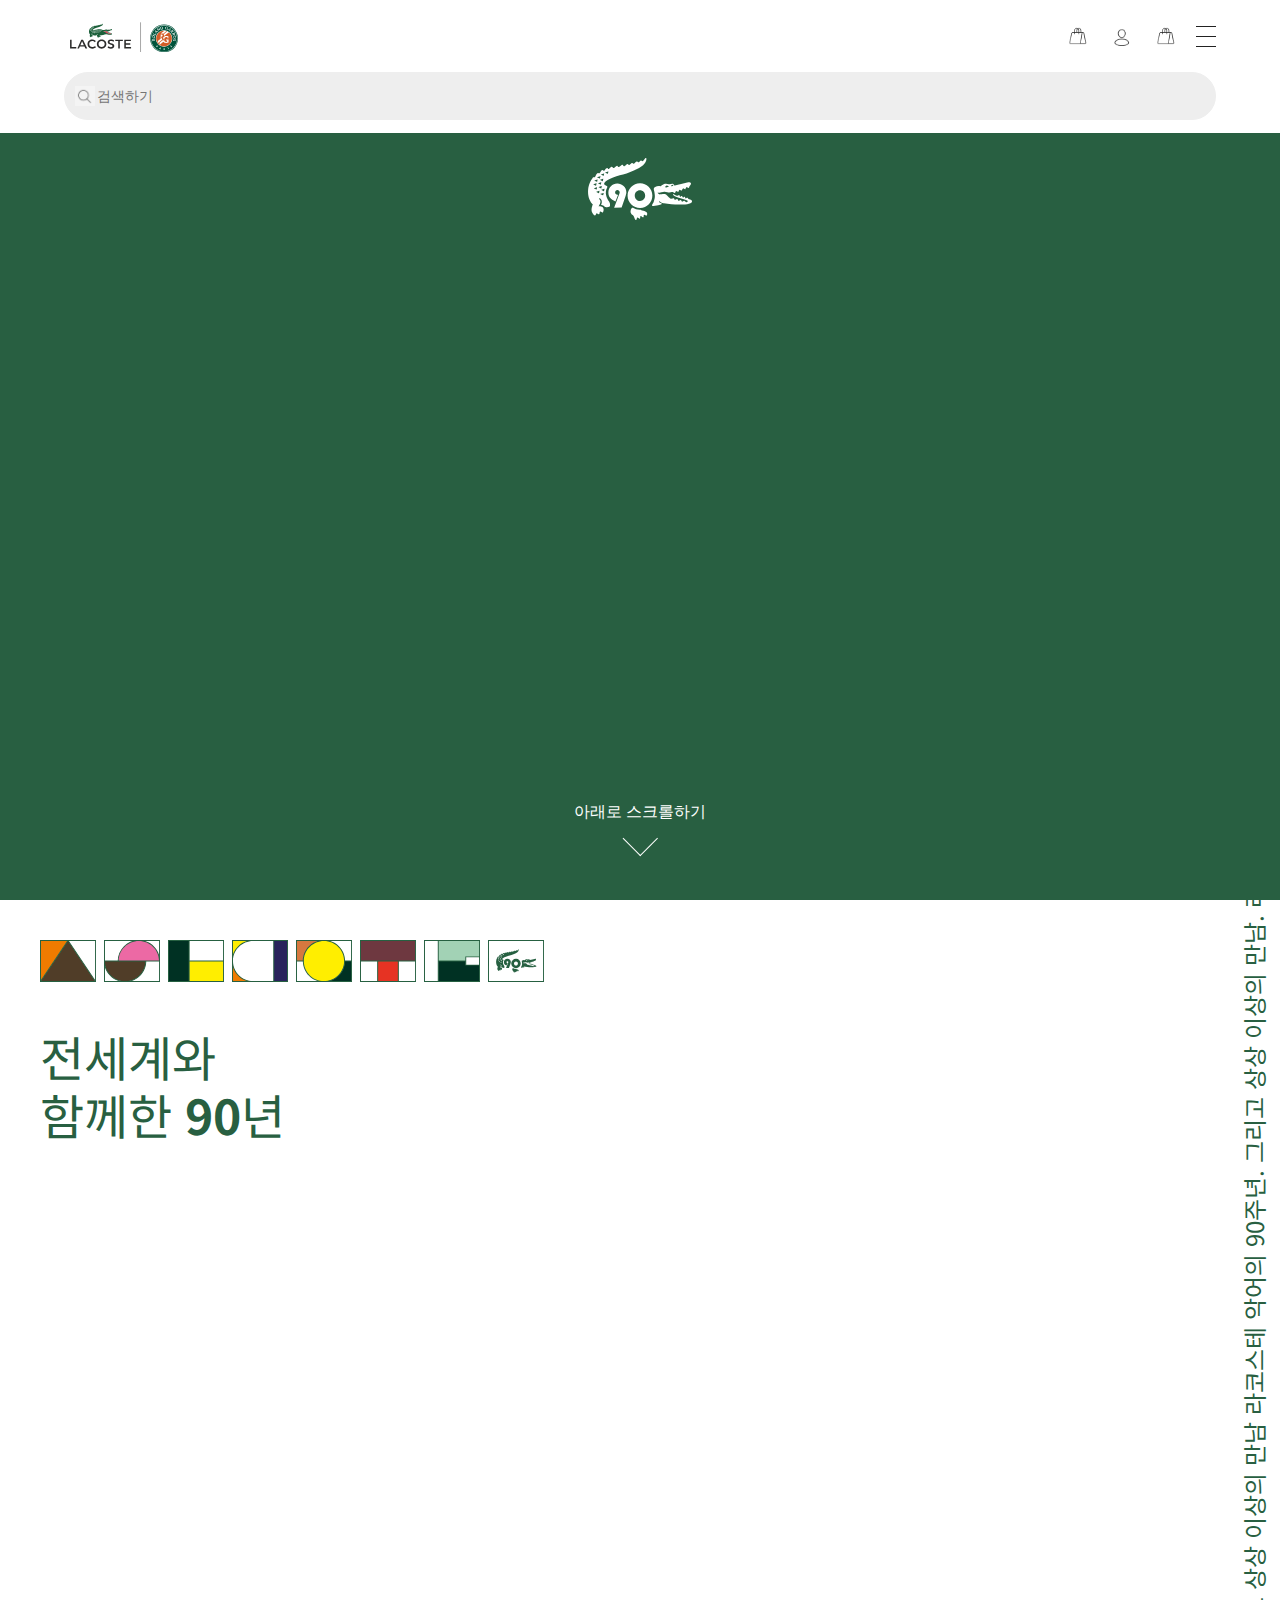
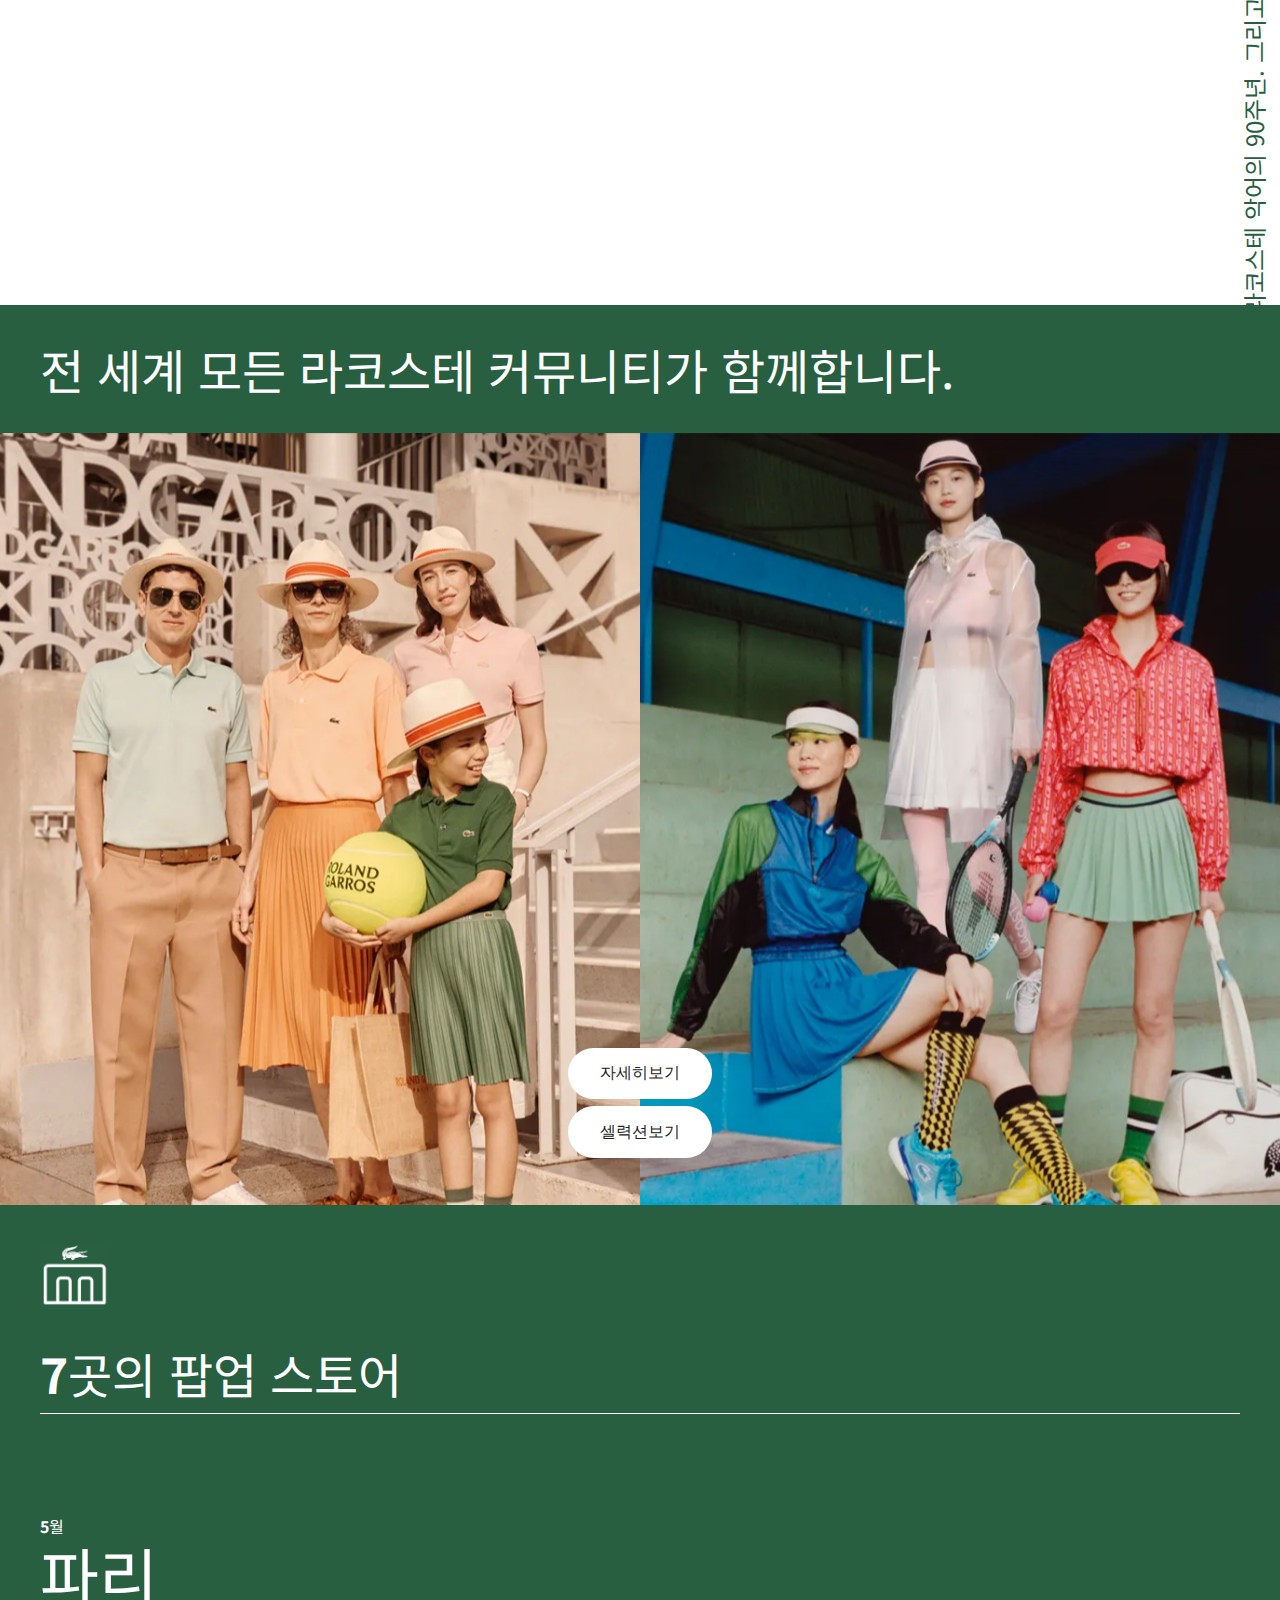
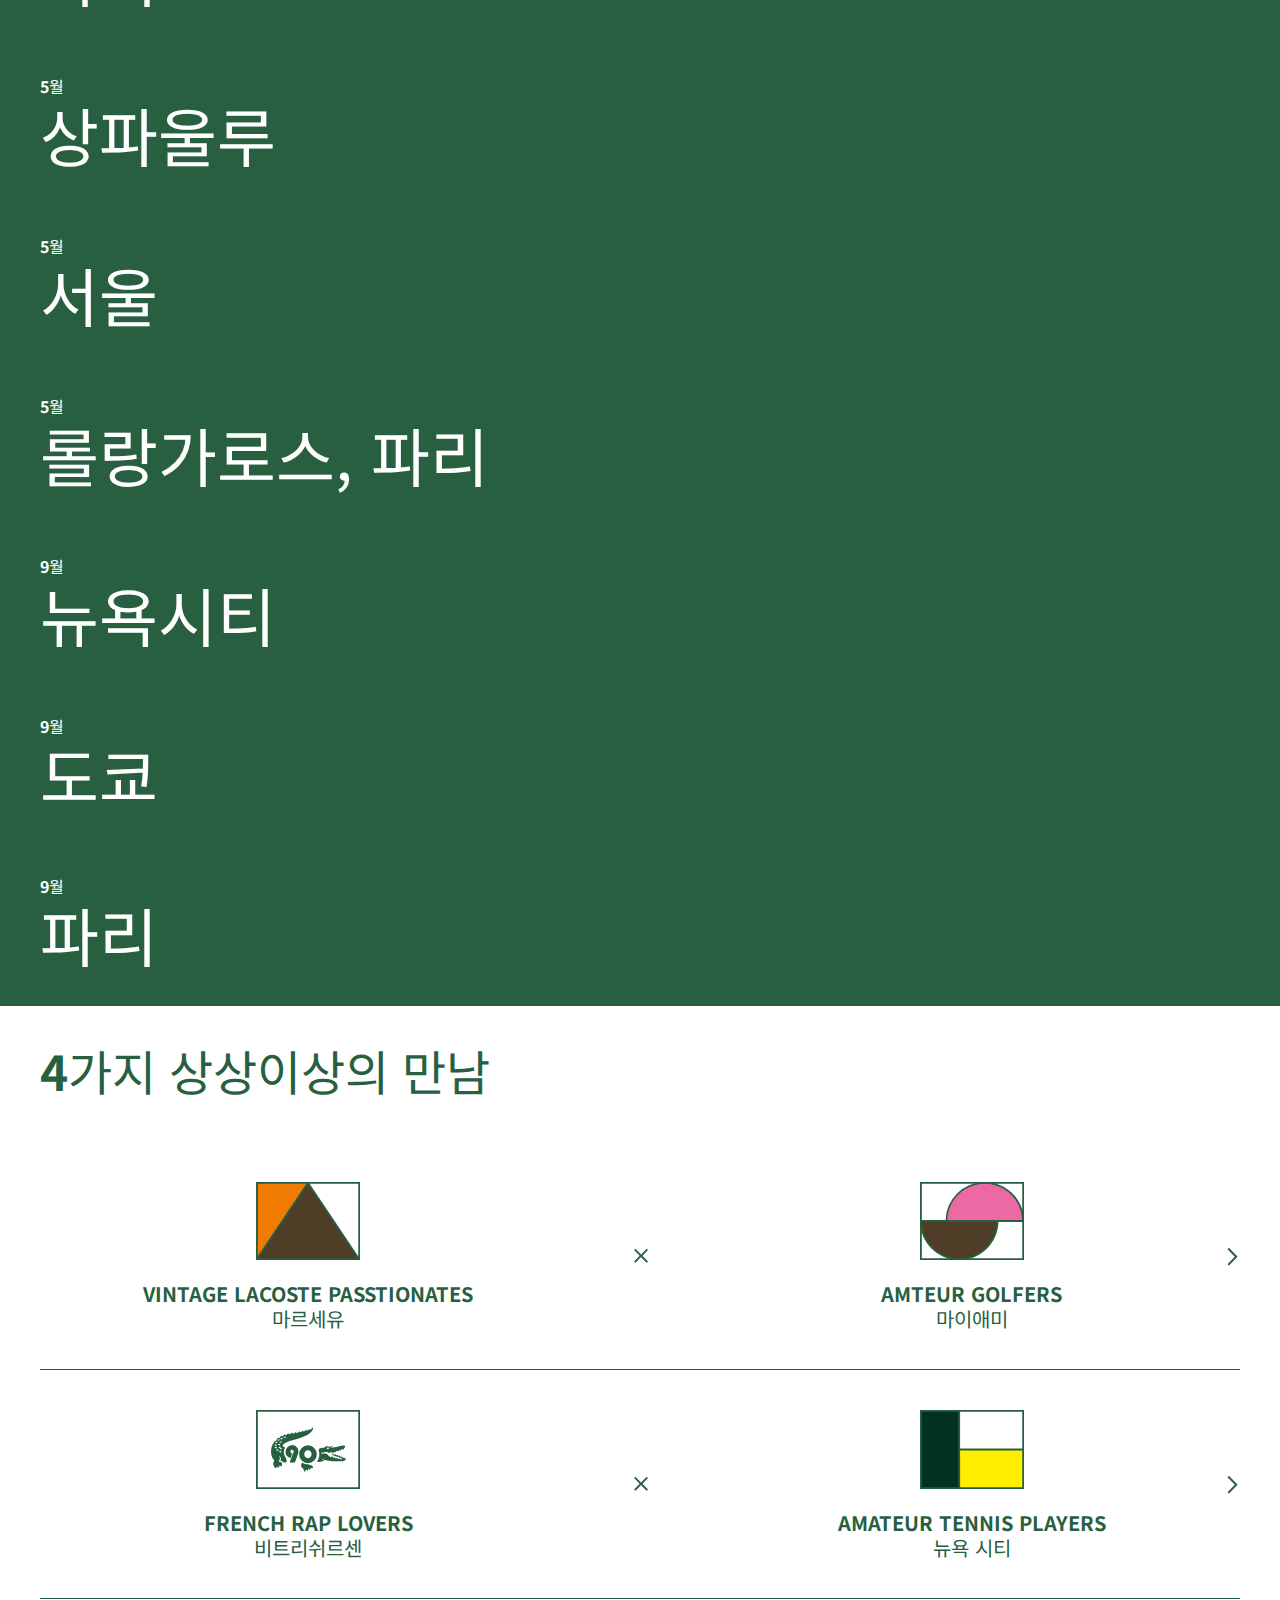
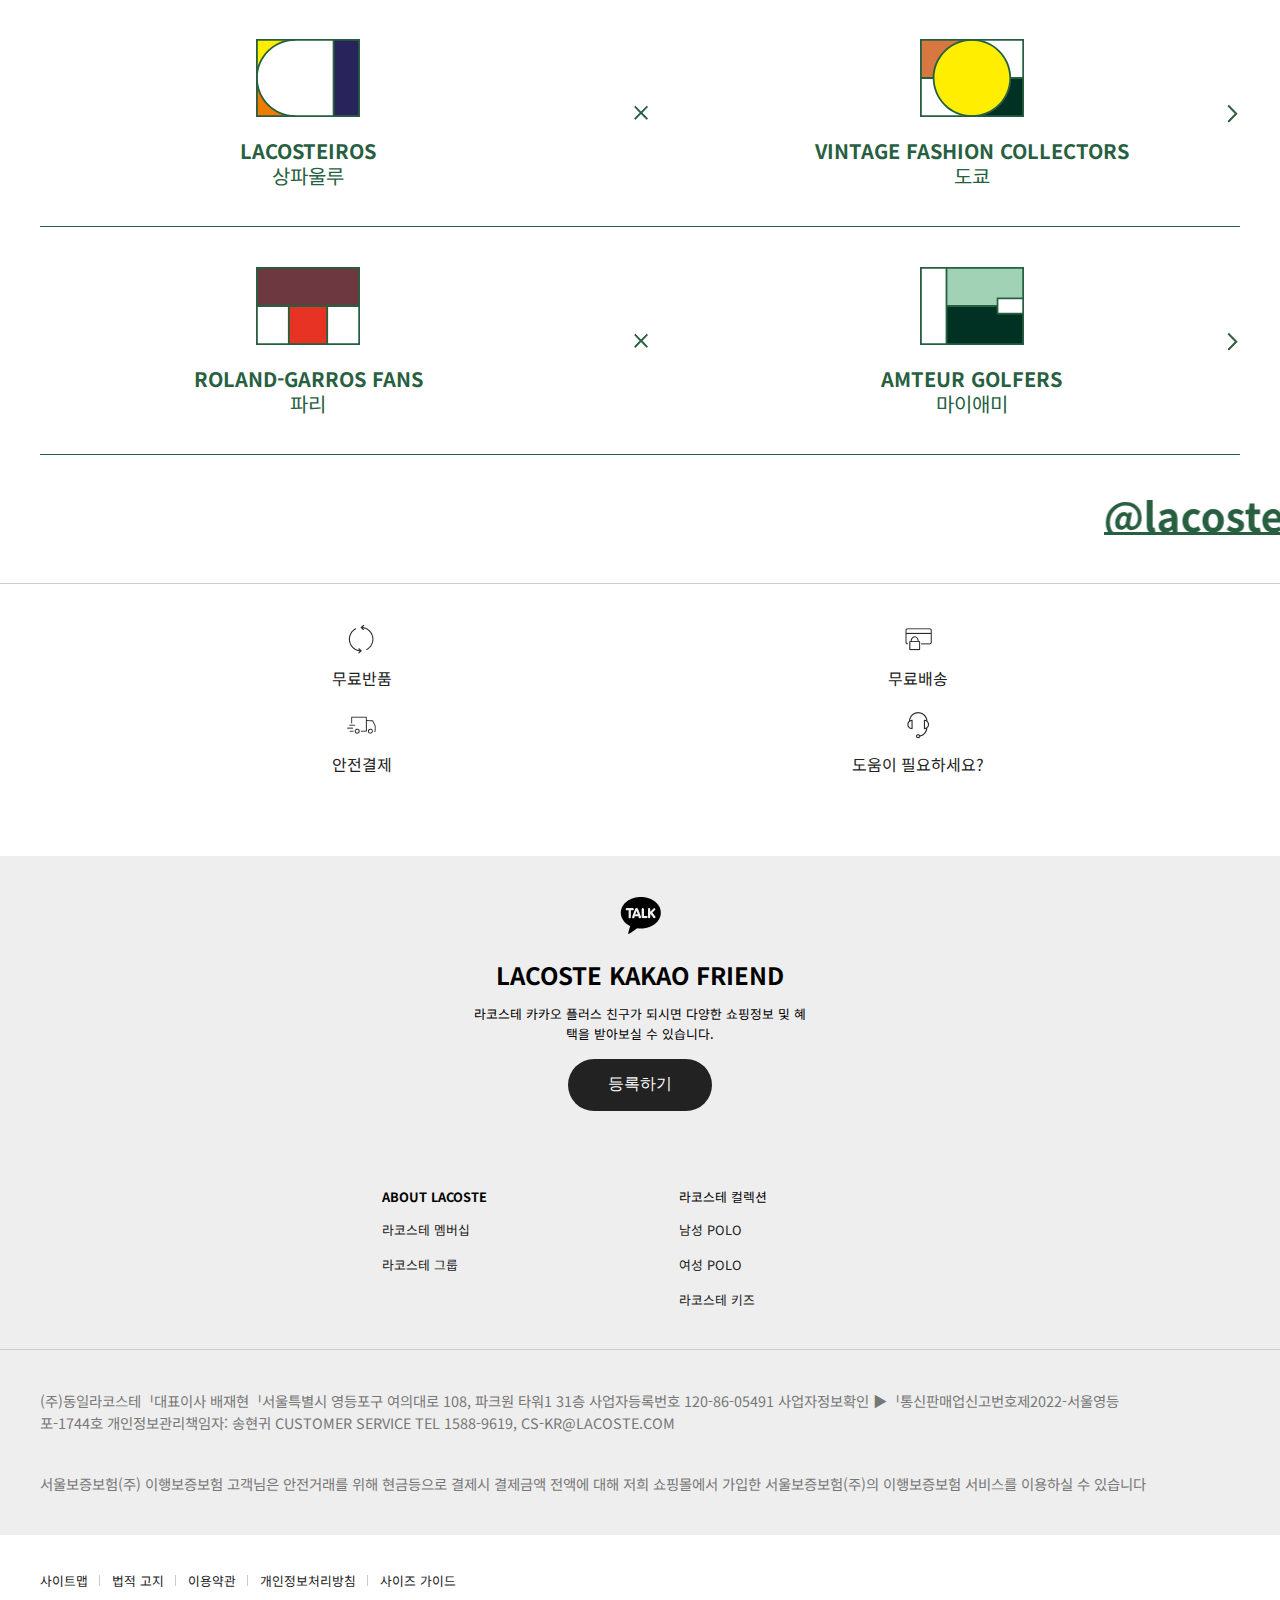
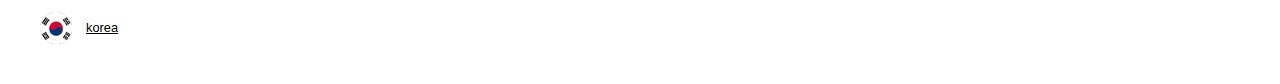
==== commit 9f9cd803: "header | 메가메뉴 1280 작업" ====
--- a/001_lacoste/index.html
+++ b/001_lacoste/index.html
@@ -185,8 +185,65 @@
                <li class="depth1__item"><a href="">Sale</a></li>
                <li class="depth1__item"><a href="">Polo</a></li>
                <li class="depth1__item"><a href="">New</a></li>
-               <li class="depth1__item"><a href="">New</a></li>
-               <li class="depth1__item"><a href="">New</a></li>
+               <li class="depth1__item"><a href="">item</a></li>
+               <li class="depth1__item">
+                <a href="">
+                itemitem
+                <div class="gnb__2depth">
+                  <div class="gnb__2depth-menu flex">
+                      <ul class="block block1">
+                        <li><a href="">신상품 전체보기</a></li>
+                        <li><a href="">베스트셀러</a></li>
+                        <li><a href="">에센셜컬렉션</a></li>
+                      </ul>
+                      <ul>
+                        <li><a href="">남성</a></li>
+                        <li><a href="">의류</a></li>
+                        <li><a href="">신발</a></li>
+                        <li><a href="">악세서리</a></li>
+                        <li><a href="">레더굿</a></li>
+                      </ul>
+                      <ul>
+                        <li><a href="">여성</a></li>
+                        <li><a href="">의류</a></li>
+                        <li><a href="">신발</a></li>
+                        <li><a href="">악세서리</a></li>
+                        <li><a href="">레더굿</a></li>
+                      </ul>
+                      <ul>
+                        <li><a href="">키즈</a></li>
+                        <li><a href="">의류</a></li>
+                        <li><a href="">신발</a></li>
+                        <li><a href="">악세서리</a></li>
+                        <li><a href="">레더굿</a></li>
+                      </ul>
+                      <ul>
+                        <li><a href="">스포츠</a></li>
+                        <li><a href="">스포츠 컬렉션</a></li>
+                      </ul>
+                  </div>
+                  <div class="gnb__2depth-thumb flex">
+                      <div class="thumb1">
+                        <img src="images/thumb_gnb1.jpg" alt="">
+                        <p>90주년 기념 선착순 100% 증정</p>
+                      </div>
+                      <div class="thumb1">
+                        <img src="images/thumb_gnb2.jpg" alt="">
+                        <p>90주년 기념 선착순 100% 증정</p>
+                      </div>
+                      <div class="thumb1">
+                        <img src="images/thumb_gnb3.jpg" alt="">
+                        <p>90주년 기념 선착순 100% 증정</p>
+                      </div>
+                      <div class="thumb1">
+                        <img src="images/thumb_gnb4.jpg" alt="">
+                        <p>90주년 기념 선착순 100% 증정</p>
+                      </div>
+                
+                  </div>
+                </div>
+                </a>
+              </li>
             </ul>
          </div>
       </header>
--- a/001_lacoste/css/main.css
+++ b/001_lacoste/css/main.css
@@ -559,6 +559,35 @@
 	.moving-text {font-size: 5rem;} 
 }
 
+@media screen and (max-width:1280px) {
+	.visual__scroll::after {
+		width:3rem;
+		height:3rem;
+		margin-left: -1.5rem;
+	}
+	.video-section video {
+		top:20%;
+	}
+	.video-section .moving-text {
+    top: -47vw;
+    right: -48%;
+		height:7rem;
+    font-size: 3rem;
+	}
+	.flag-group li {
+    width: 7rem;
+    height: 6rem;
+	}
+	.title {
+		font-size: 6rem;
+	}
+}
+@media screen and (max-width:800px) {
+	.video-section .moving-text {
+		top:45vw;
+	}
+}
+
 @media screen and (max-width:768px) {
 	.visual__text {
 		padding:14% 9rem 2rem 5rem;
@@ -580,6 +609,7 @@
     position: absolute;
 		font-size: 3rem;
 	}
+	
 	.title {font-size: 5rem;}
 	.store-section {overflow: hidden;}
 	.store-menu a {
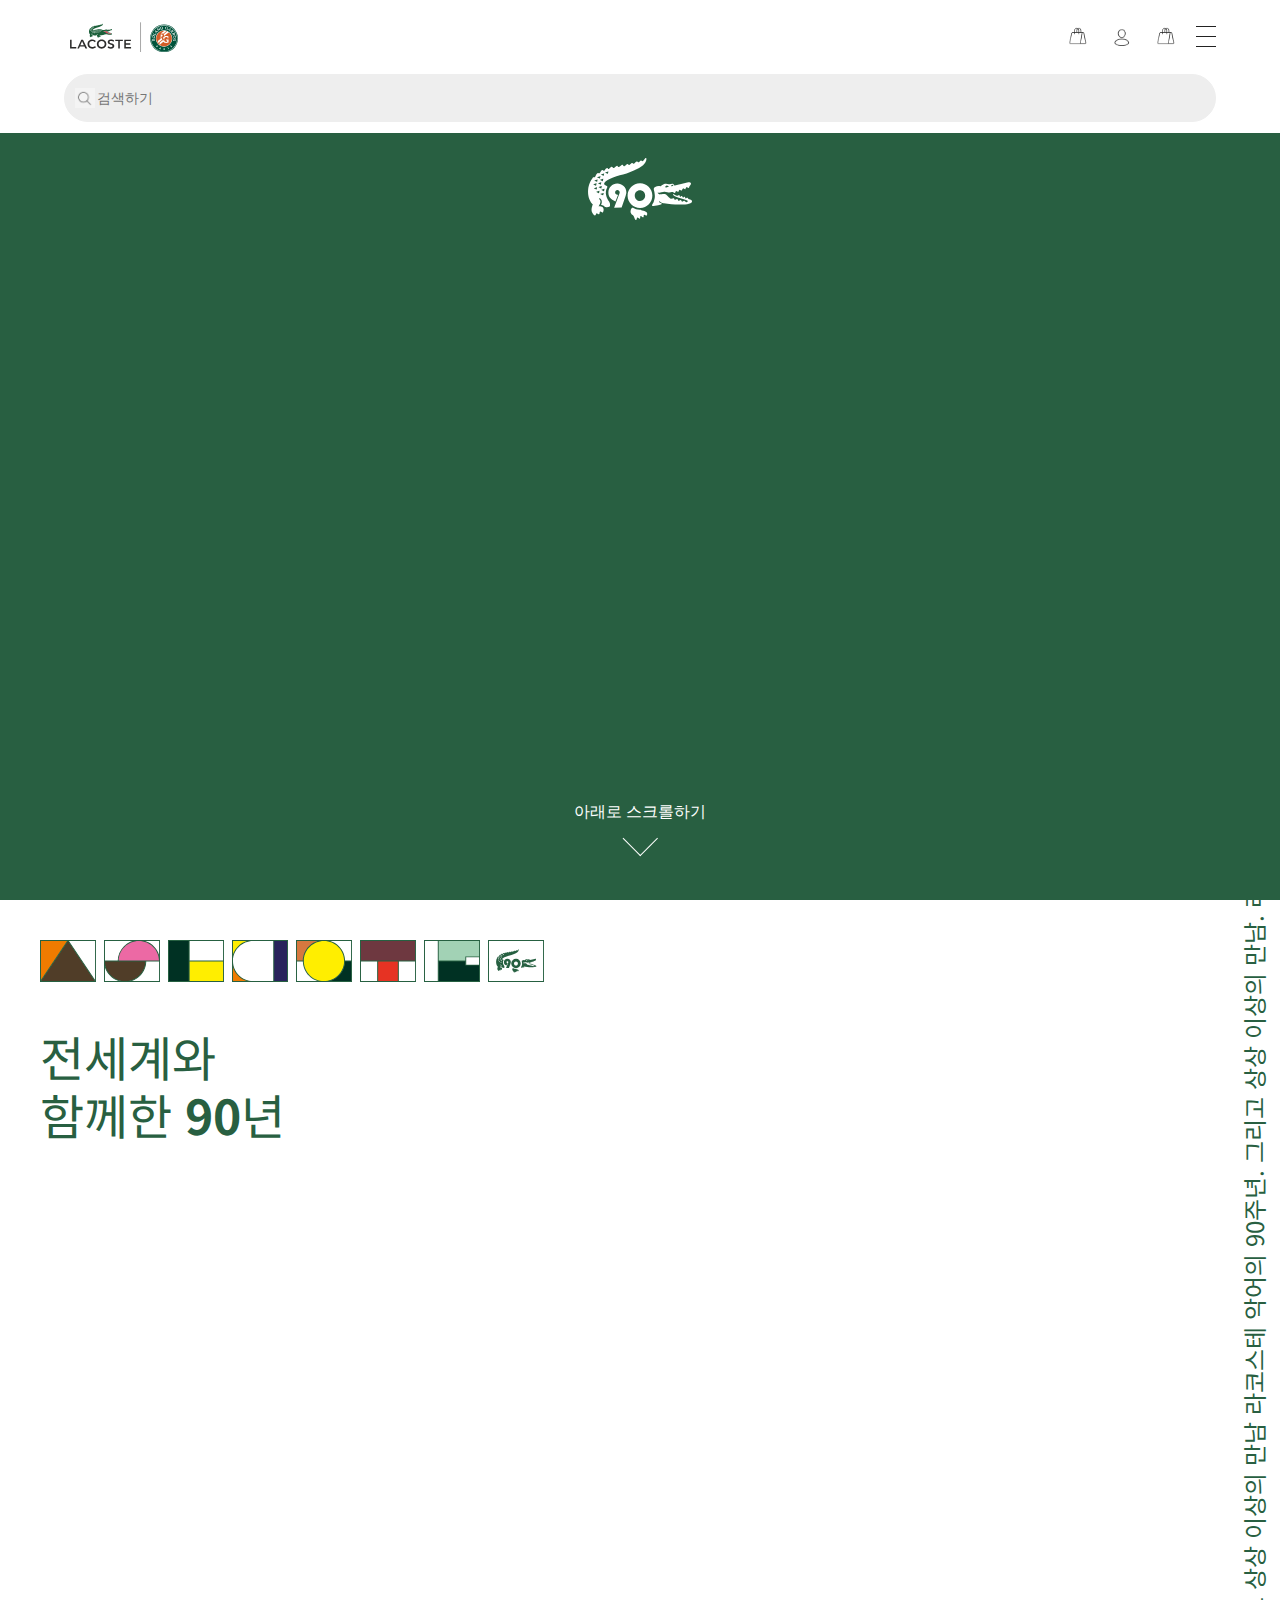
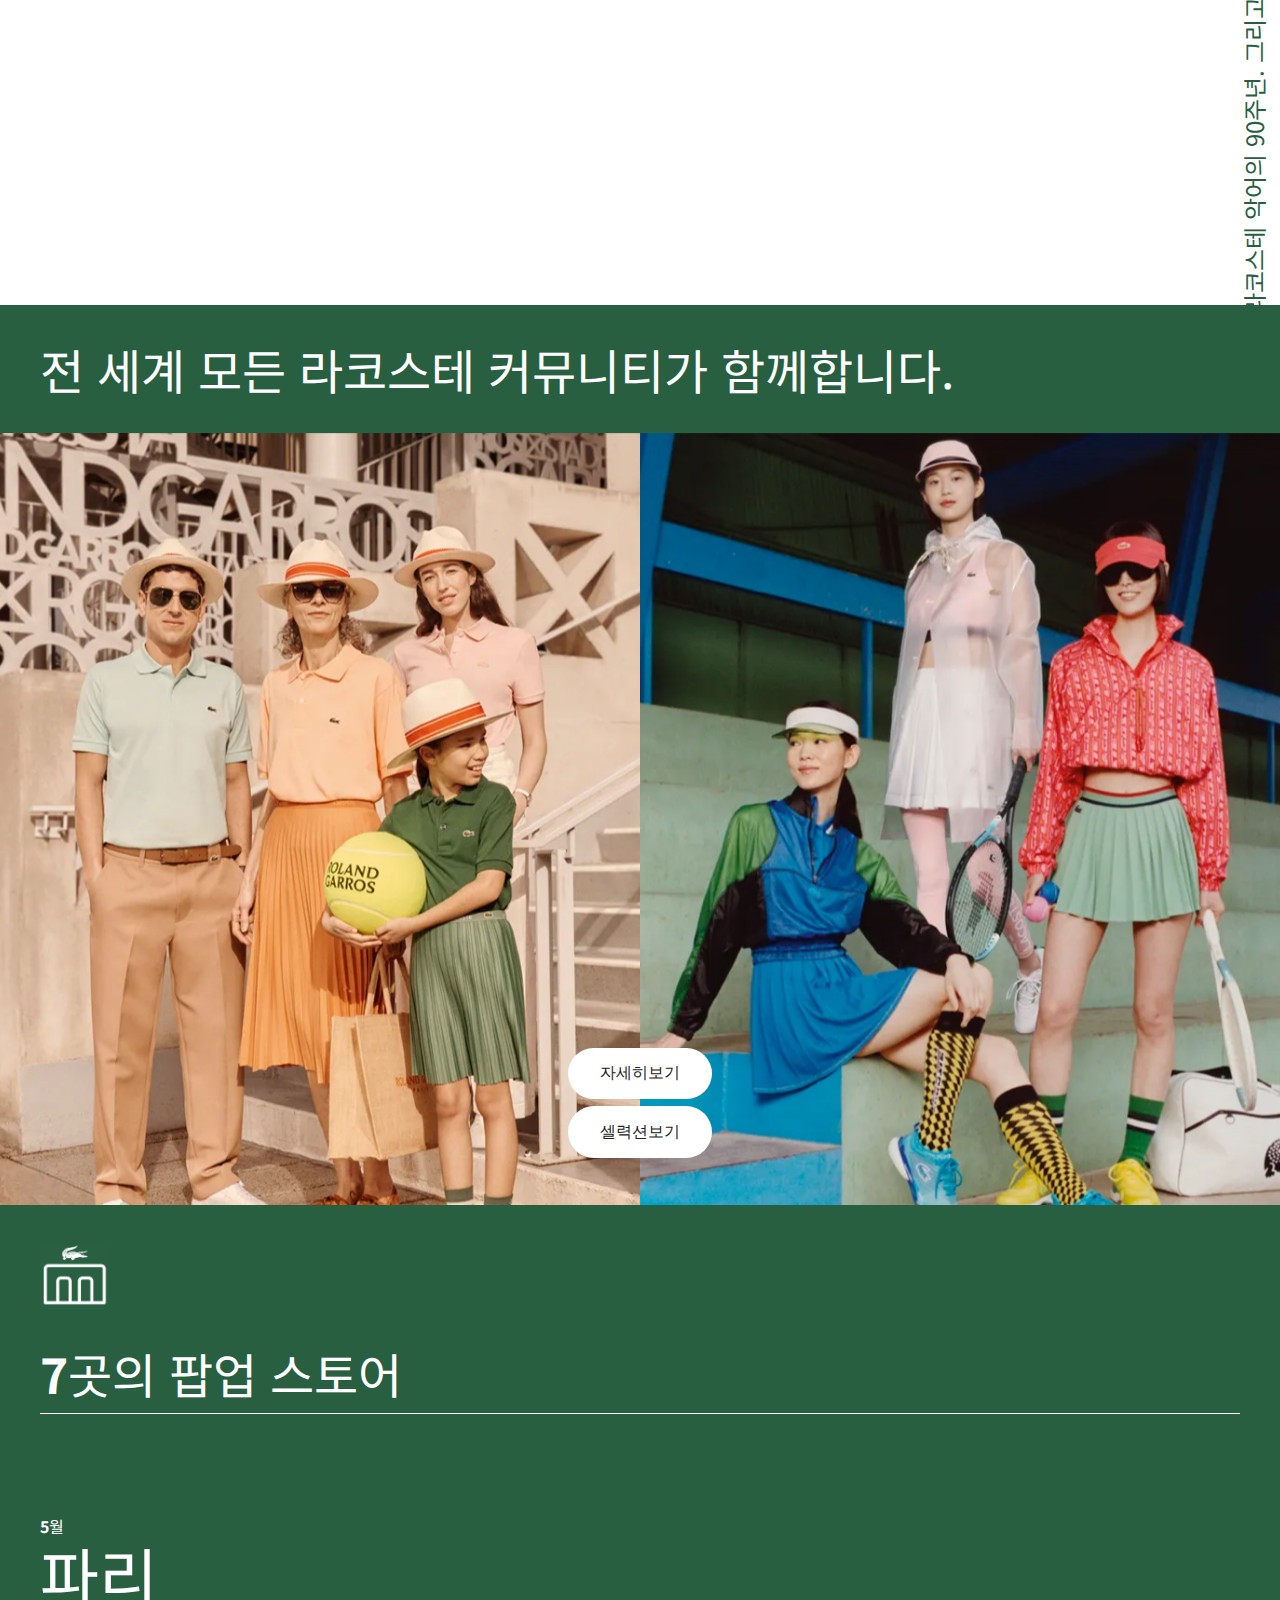
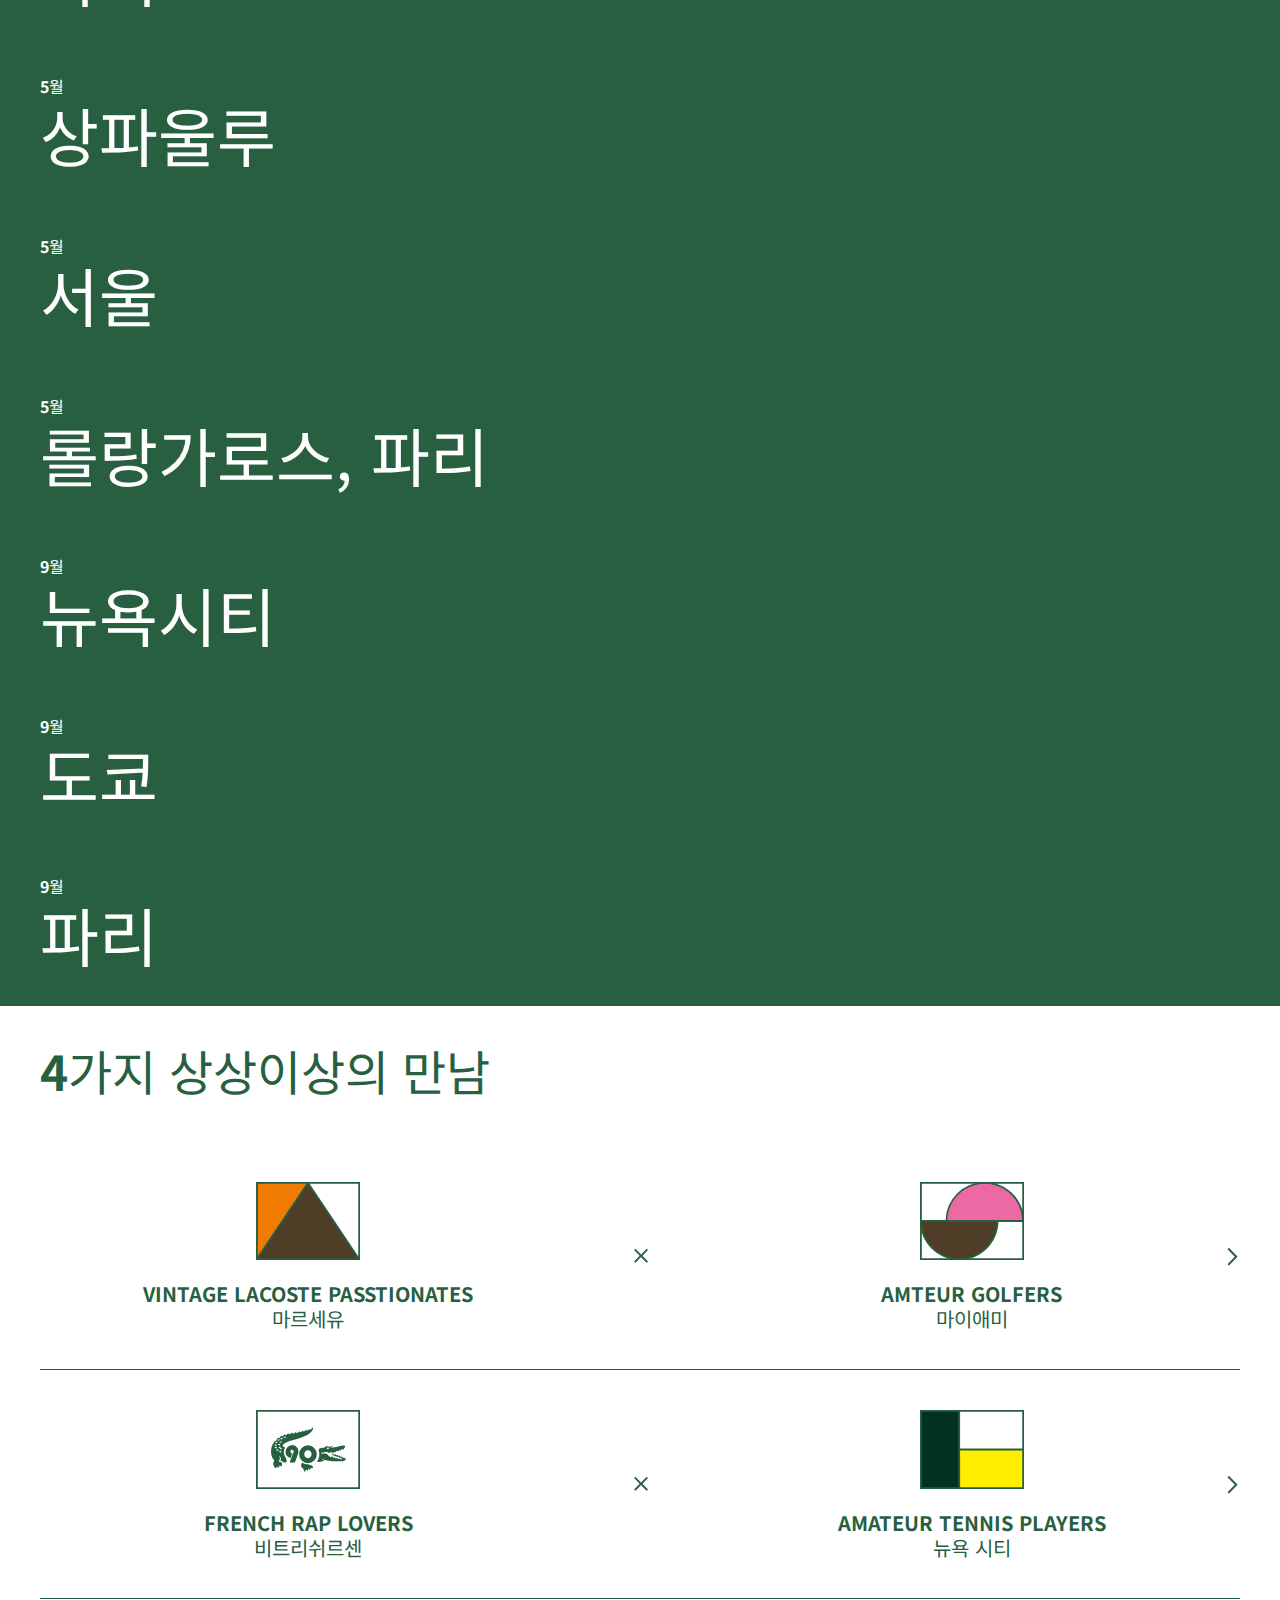
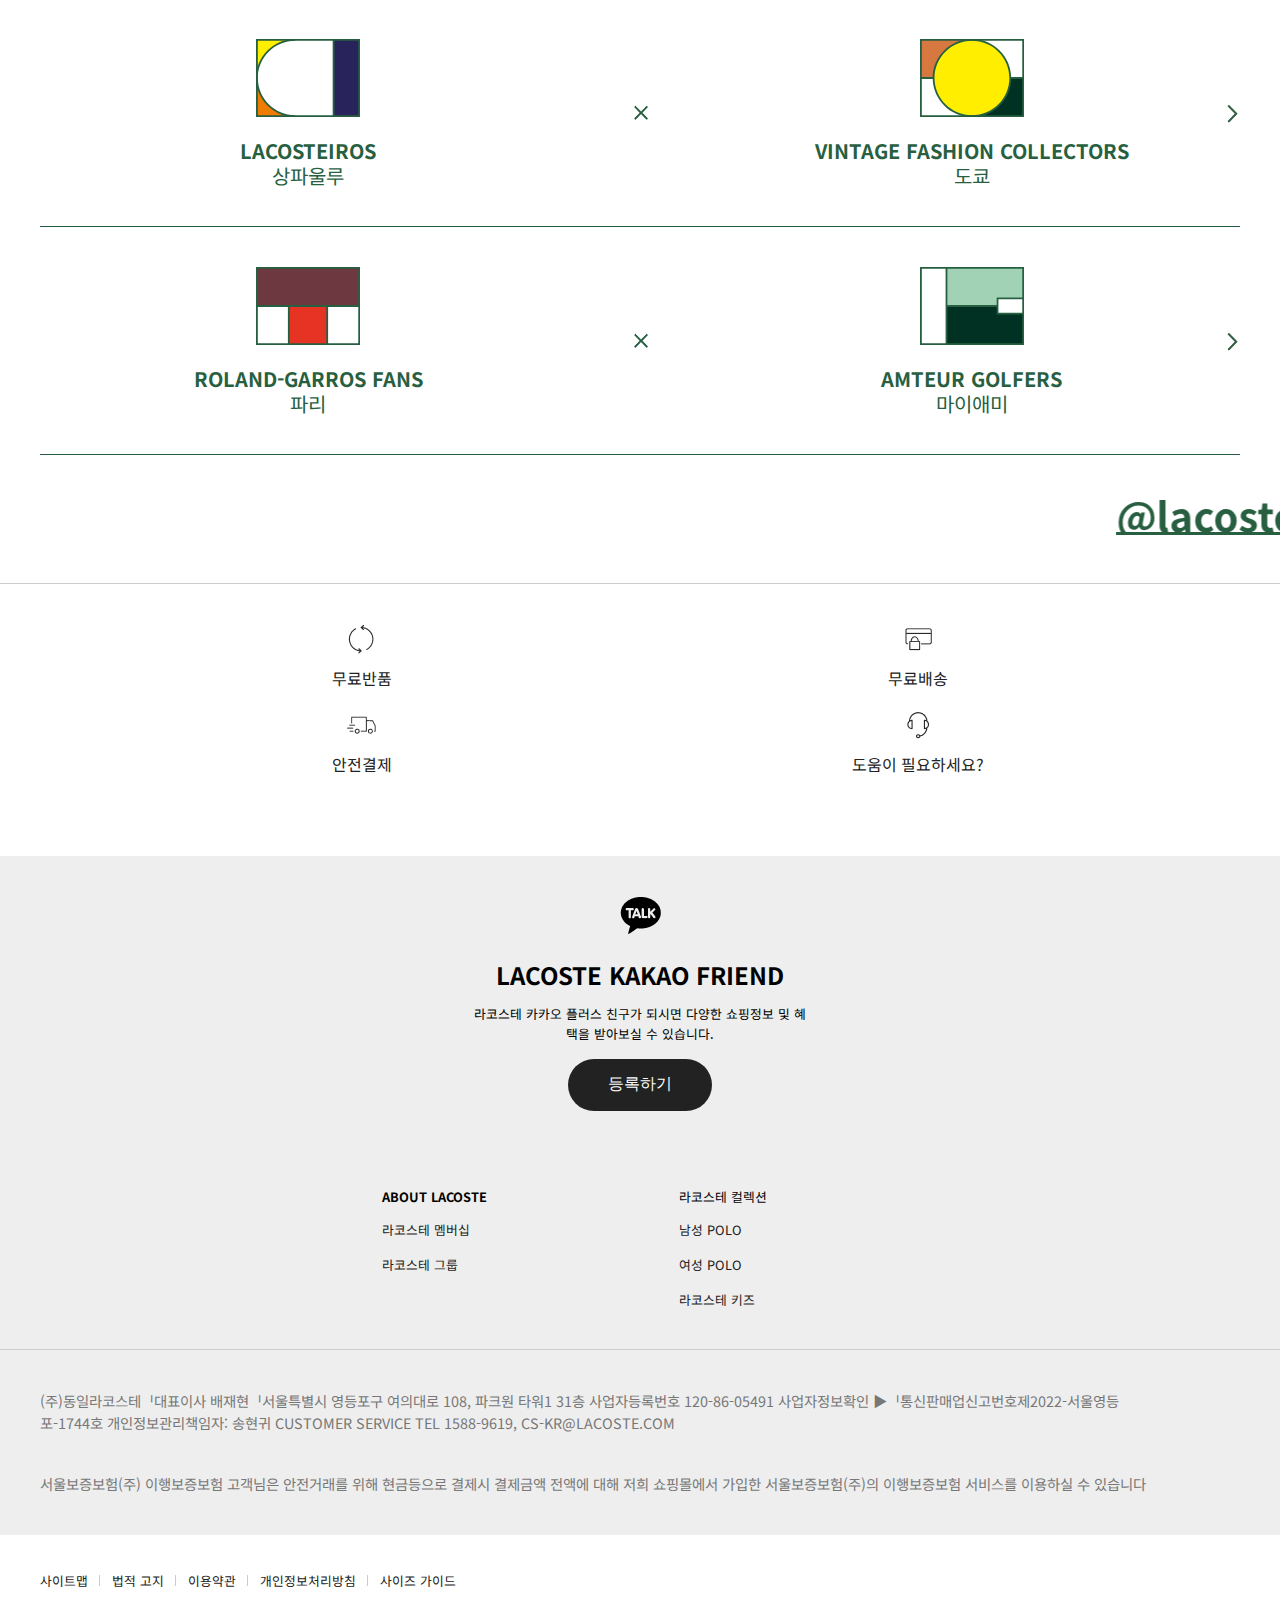
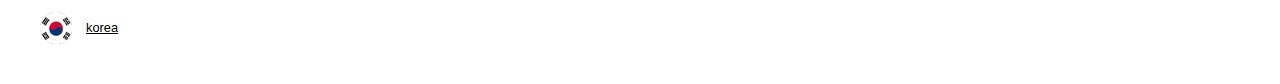
==== commit cb5392f7: "모바일 | input 터치시 확대 방지" ====
--- a/001_lacoste/index.html
+++ b/001_lacoste/index.html
@@ -4,7 +4,7 @@
 	
 	<meta charset="UTF-8">
 	<meta http-equiv="X-UA-Compatible" content="IE=edge">
-	<meta name="viewport" content="width=device-width, initial-scale=1.0">
+  <meta name="viewport" content="initial-scale=1.0,user-scalable=no,maximum-scale=1,width=device-width">
 	<title>라코스테 클론코딩</title>
 	
 	<!-- CSS -->
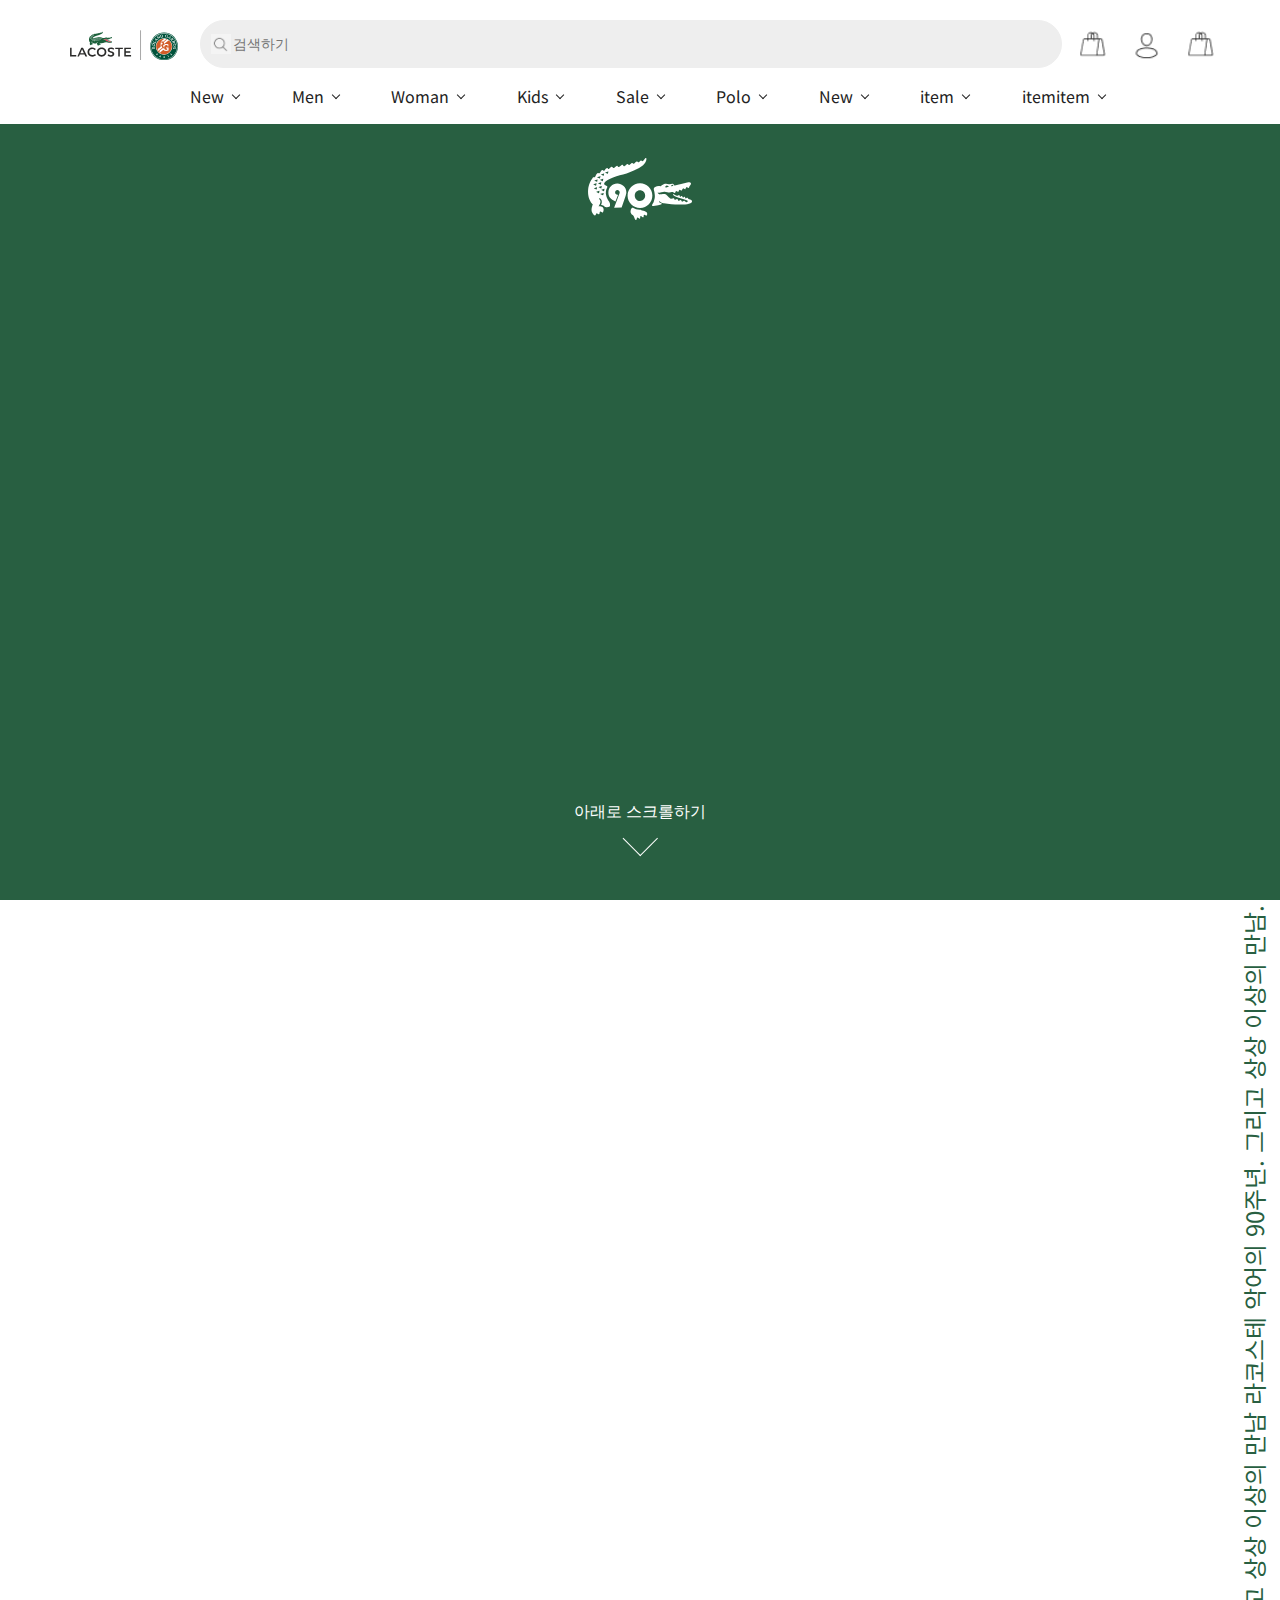
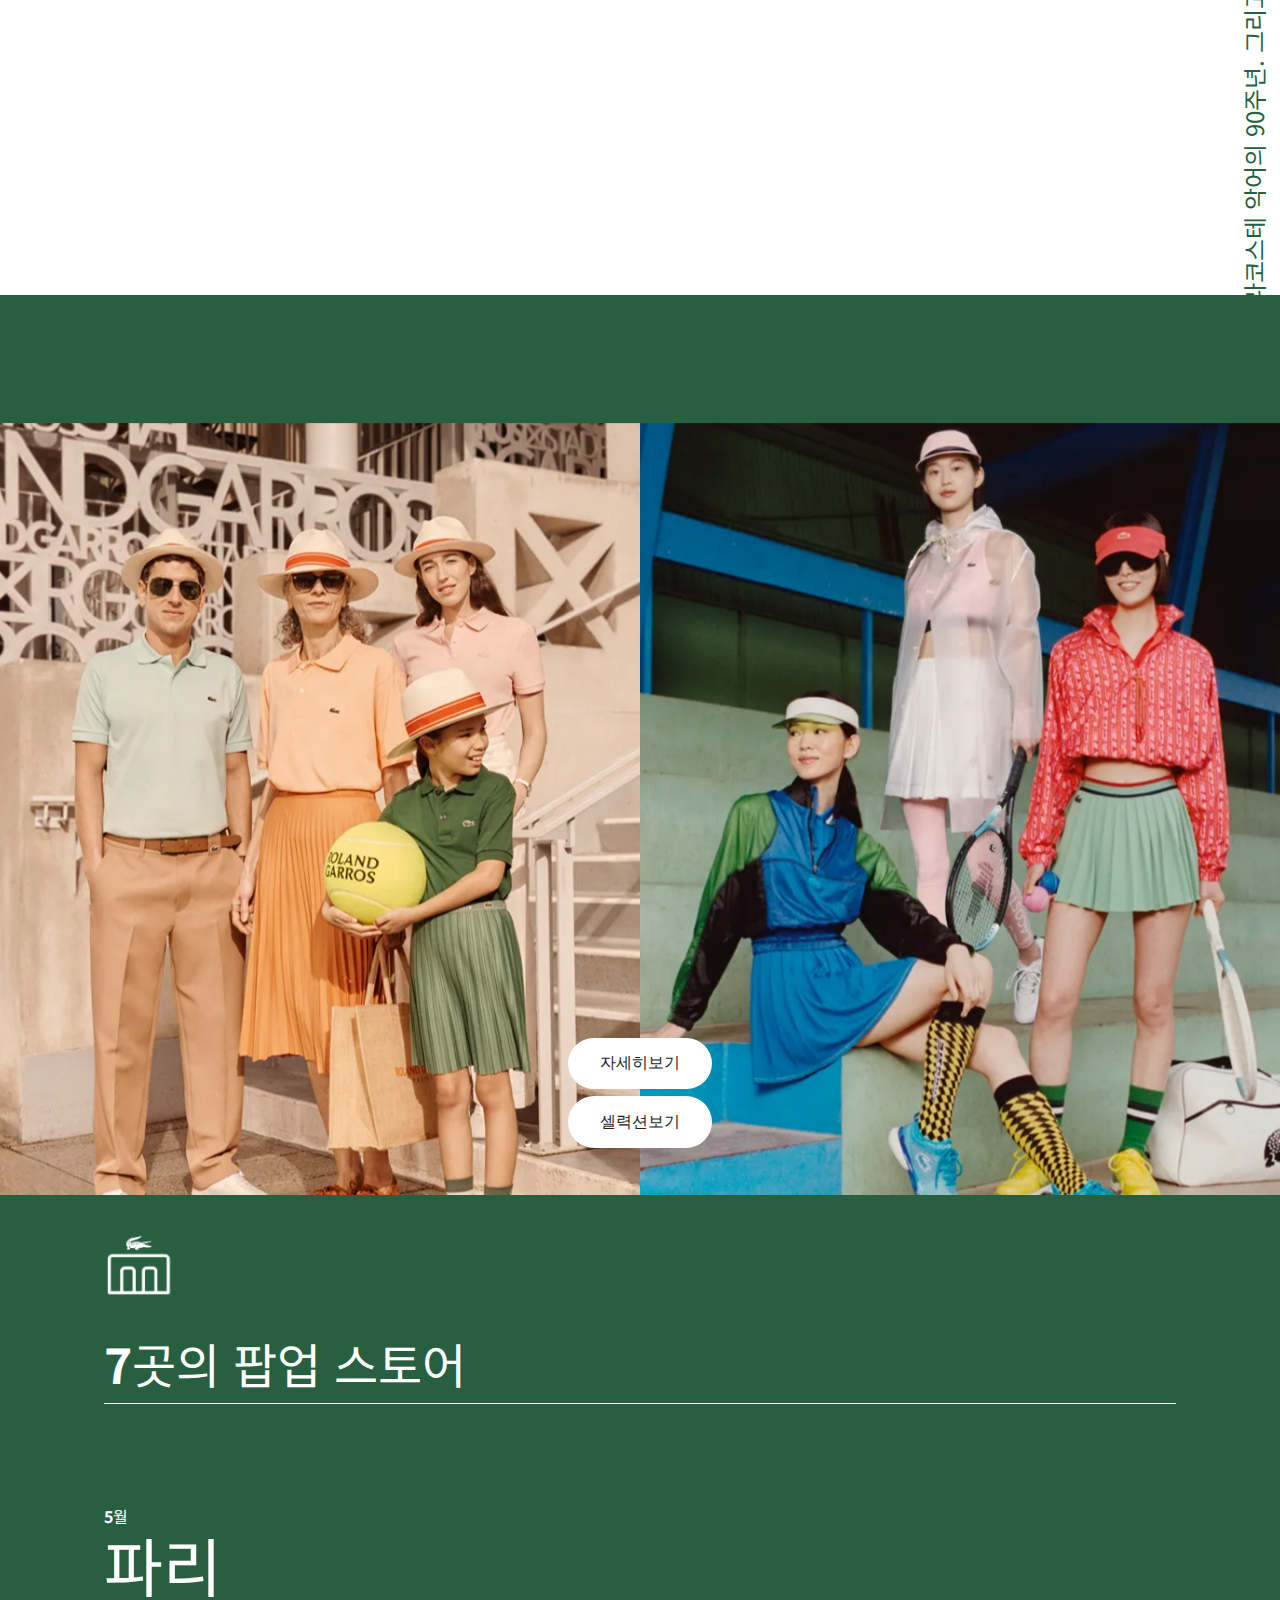
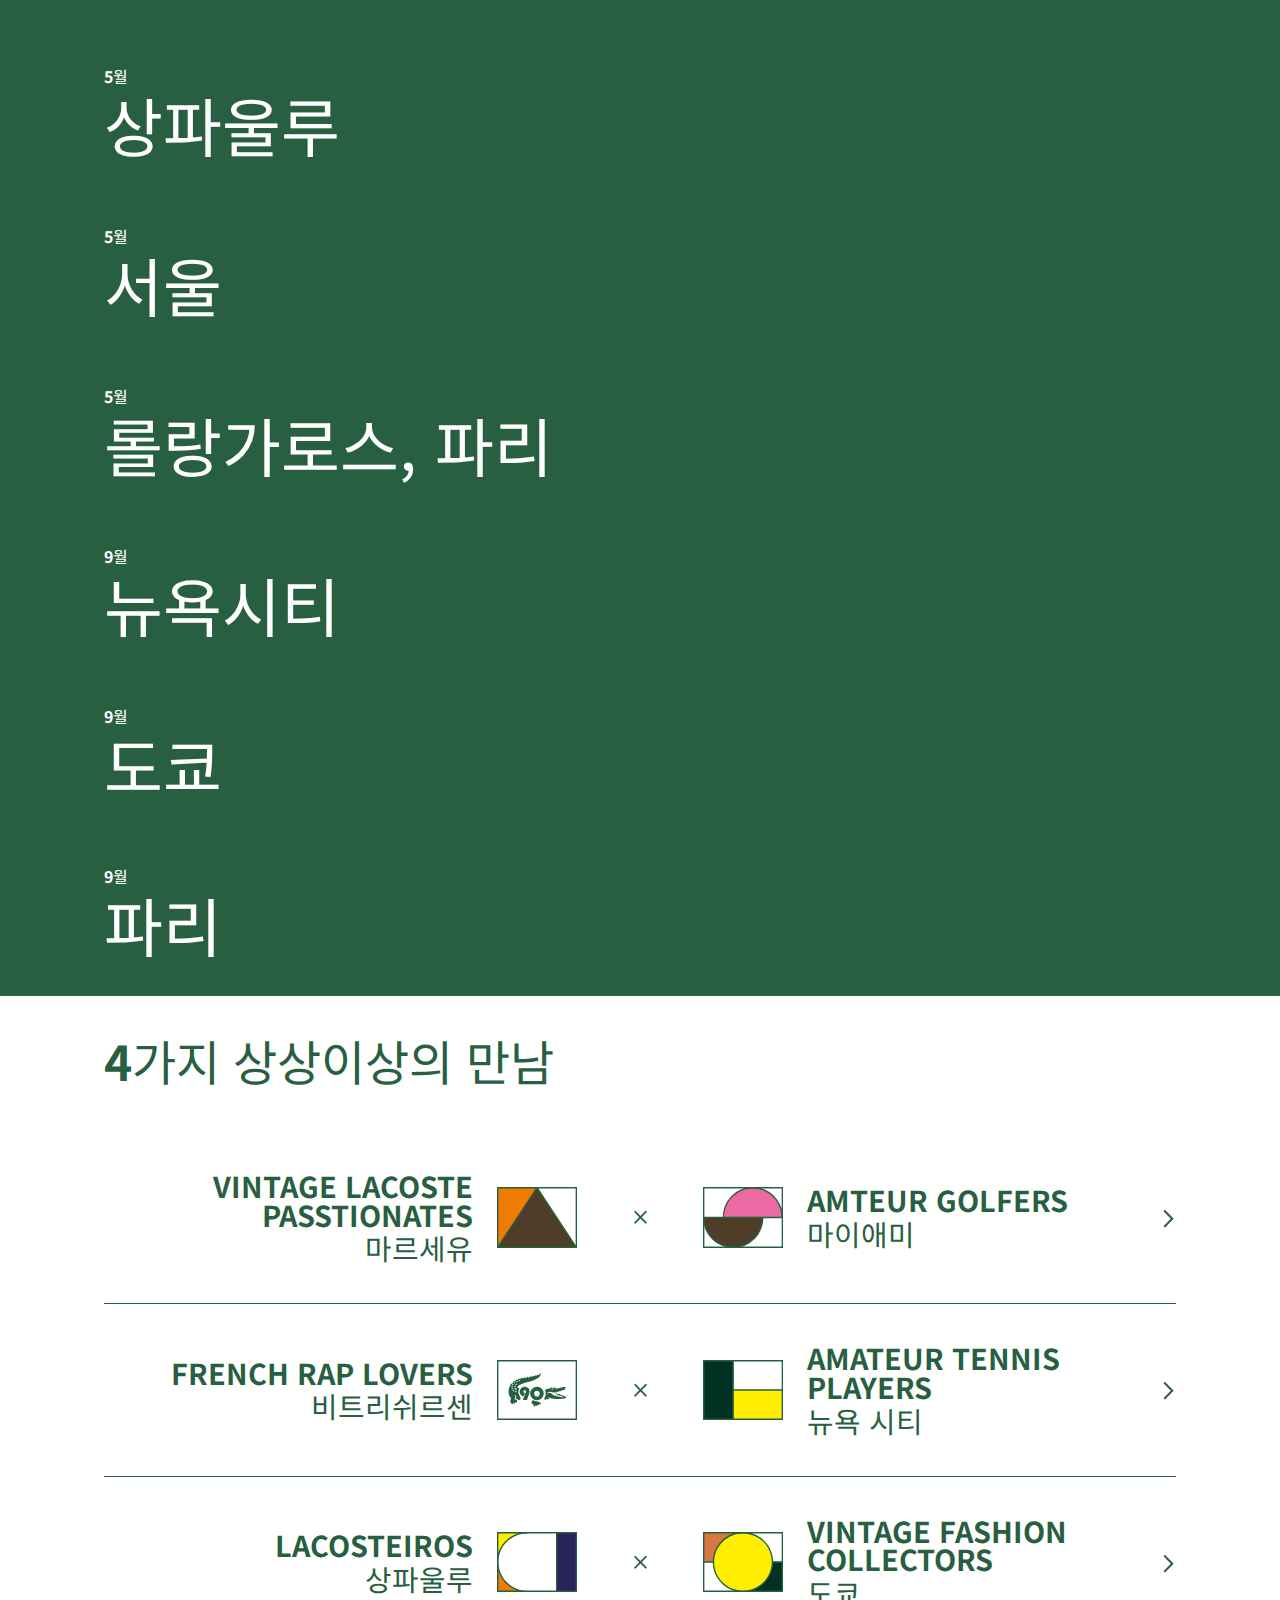
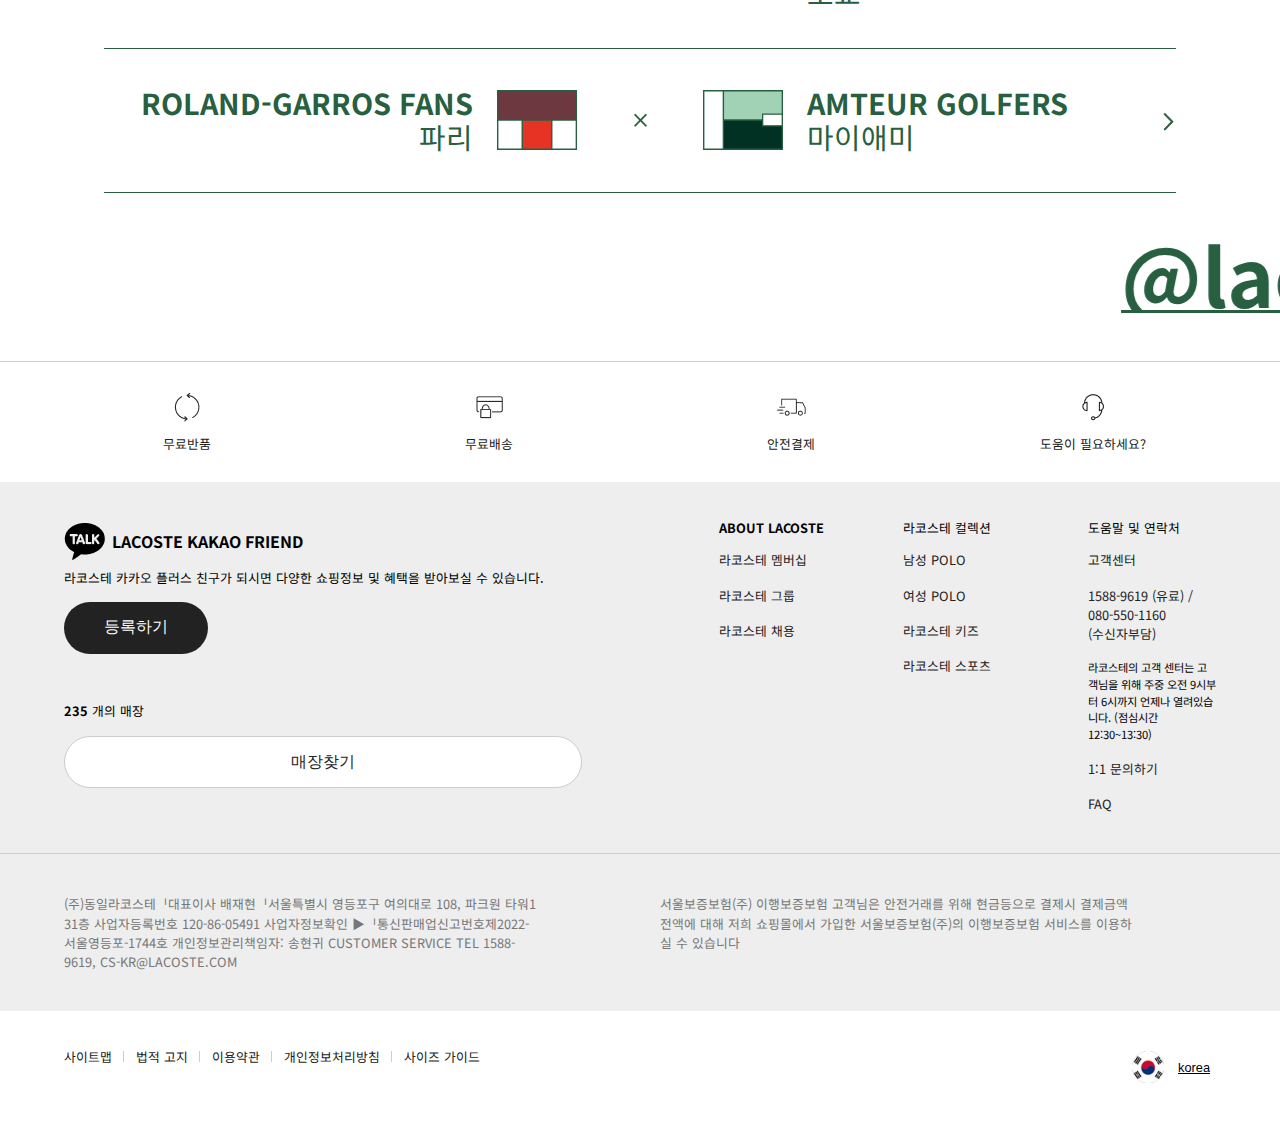
==== commit 128ff274: "fadeIn animation" ====
--- a/001_lacoste/index.html
+++ b/001_lacoste/index.html
@@ -248,7 +248,7 @@
          </div>
       </header>
       <main>
-         <section class="visual">
+         <section class="visual section">
             <div class="visual__logo">
                <img src="images/logo.svg" alt="">
             </div>
@@ -256,7 +256,7 @@
                아래로 스크롤하기
             </button>
             <div class="visual__content flex">
-               <div class="visual__text">
+               <div class="visual__text title">
                   <p class="text-01">라코스테 90주년 기념</p>
                   <p class="text-02">그리고 불가능했던 만남은</p>
                   <p class="text-03">현실이 됩니다</p>
@@ -266,20 +266,20 @@
                </div>
             </div>
          </section>
-         <section class="video-section section-2">
+         <section class="video-section section-2 section">
             <div class="inner">
                <div class="title-box">
-                  <ul class="flag-group">
-                     <li><span class="hide">logo</span></li>
-                     <li><span class="hide">logo</span></li>
-                     <li><span class="hide">logo</span></li>
-                     <li><span class="hide">logo</span></li>
-                     <li><span class="hide">logo</span></li>
-                     <li><span class="hide">logo</span></li>
-                     <li><span class="hide">logo</span></li>
-                     <li><span class="hide">logo</span></li>
+                  <ul class="flag-group fade1">
+                     <li class="fade"><span class="hide">logo</span></li>
+                     <li class="fade"><span class="hide">logo</span></li>
+                     <li class="fade"><span class="hide">logo</span></li>
+                     <li class="fade"><span class="hide">logo</span></li>
+                     <li class="fade"><span class="hide">logo</span></li>
+                     <li class="fade"><span class="hide">logo</span></li>
+                     <li class="fade"><span class="hide">logo</span></li>
+                     <li class="fade"><span class="hide">logo</span></li>
                   </ul>
-                  <h2 class="title">
+                  <h2 class="title fade fade2">
                      전세계와<br>
                      함께한 <strong>90</strong>년
                   </div>
@@ -300,10 +300,10 @@
                </div>
             </div>
          </section>
-         <section class="couminty-section section-3">
+         <section class="couminty-section section-3 section">
             <div class="inner">
                <div class="title-box">
-                  <h2 class="title">전 세계 모든 라코스테 커뮤니티가 함께합니다.</h2>
+                  <h2 class="title fade fade2">전 세계 모든 라코스테 커뮤니티가 함께합니다.</h2>
                </div>
             
                <div class="btn-group">
@@ -316,7 +316,7 @@
                <div class="img__right"><img src="./images/thumb_right.png" alt=""></div>
             </div>
          </section>
-         <section class="store-section section-4">
+         <section class="store-section section-4 section">
             <div class="inner">
                <h2 class="title">
                   <div class="ico"></div>
@@ -393,7 +393,7 @@
                
             </div>
          </section>
-         <section class="meet-section section-5">
+         <section class="meet-section section-5 section">
             <div class="inner">
                <h2 class="title"><strong>4</strong>가지 상상이상의 만남</h2>
                <ul class="item-wrap">
--- a/001_lacoste/css/main.css
+++ b/001_lacoste/css/main.css
@@ -108,6 +108,67 @@
 Video Section 
 ========================  
 */
+/* 공통스타일 */
+.fade {
+	opacity:0;
+	transition: all 0.2s;
+	margin-top: -10px;
+}
+.fadeIn {
+	margin-top: 0;
+}
+.fade1 li {
+	/* animation:fade1 1s 1s linear; */
+}
+.fade1 li.fadeIn {
+	margin-top: 0;
+}
+
+/* @keyframes fade1 {
+	0% {margin-top: -50px; opacity:0;}
+	100% {margin-top: 0px; opacity:1}
+} */
+.fade1 li:nth-child(1) {
+	transition-delay: 0.1s;
+}
+.fade1 li:nth-child(2) {
+	transition-delay: 0.2s;
+}
+.fade1 li:nth-child(3) {
+	transition-delay: 0.3s;
+}
+.fade1 li:nth-child(4) {
+	transition-delay: 0.4s;
+}
+.fade1 li:nth-child(5) {
+	transition-delay: 0.5s;
+}
+.fade1 li:nth-child(6) {
+	transition-delay: 0.6s;
+}
+.fade1 li:nth-child(7) {
+	transition-delay: 0.7s;
+}
+.fade1 li:nth-child(8) {
+	transition-delay: 0.8s;
+}
+.fade1 li:nth-child(9) {
+	transition-delay: 0.9s;
+}
+
+.fade2 {
+	margin-top: 0;
+	margin-left: 50px;
+	transition-delay: 0.5s;
+}
+.fade2.fadeIn {
+	margin-left: 0;
+	transition: all 1s;
+}
+.fadeIn {
+	opacity: 1;
+}
+
 .video-section {
 	position:relative;
 	overflow:hidden;
@@ -510,7 +571,7 @@
 
 
 /* 반응형 */
-@media screen and (max-width:1600px) {
+@media screen and (max-width:1240px) {
 	section .inner {
 		width:100%;
 		box-sizing: border-box;
